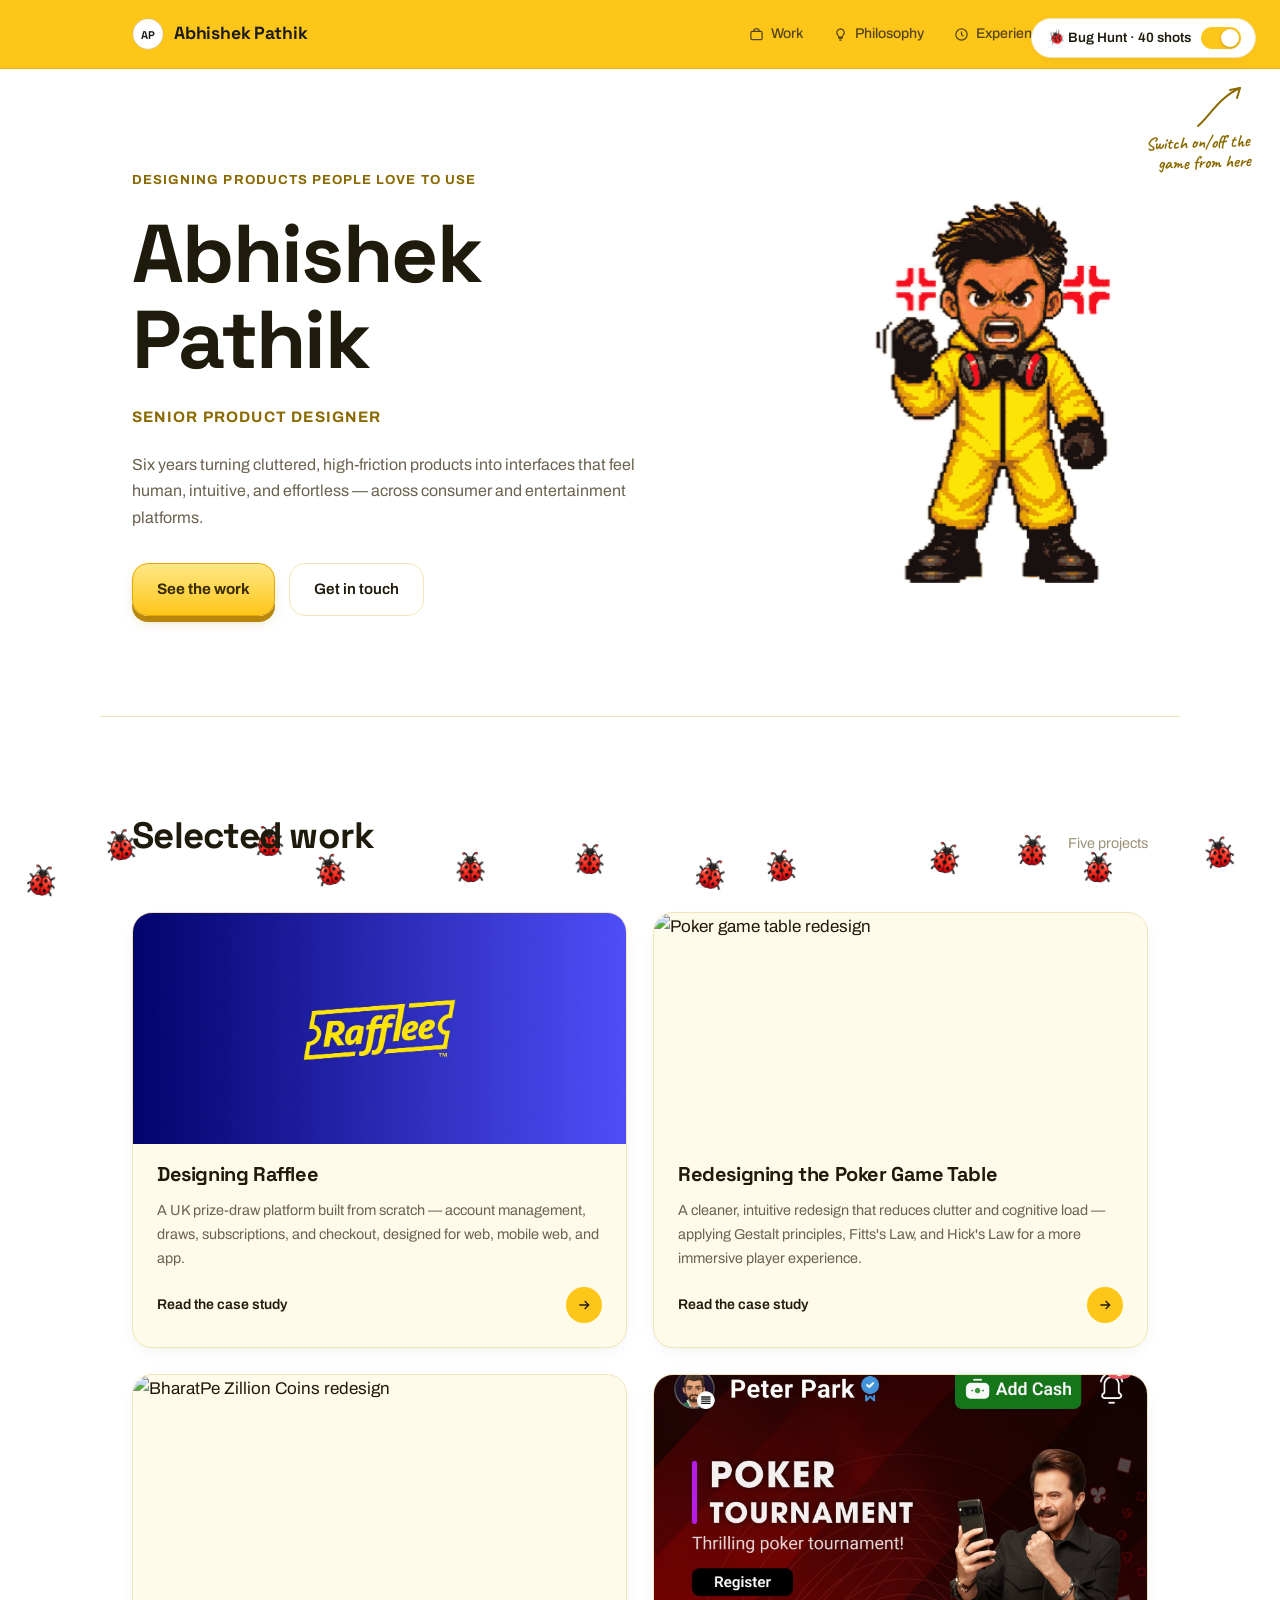
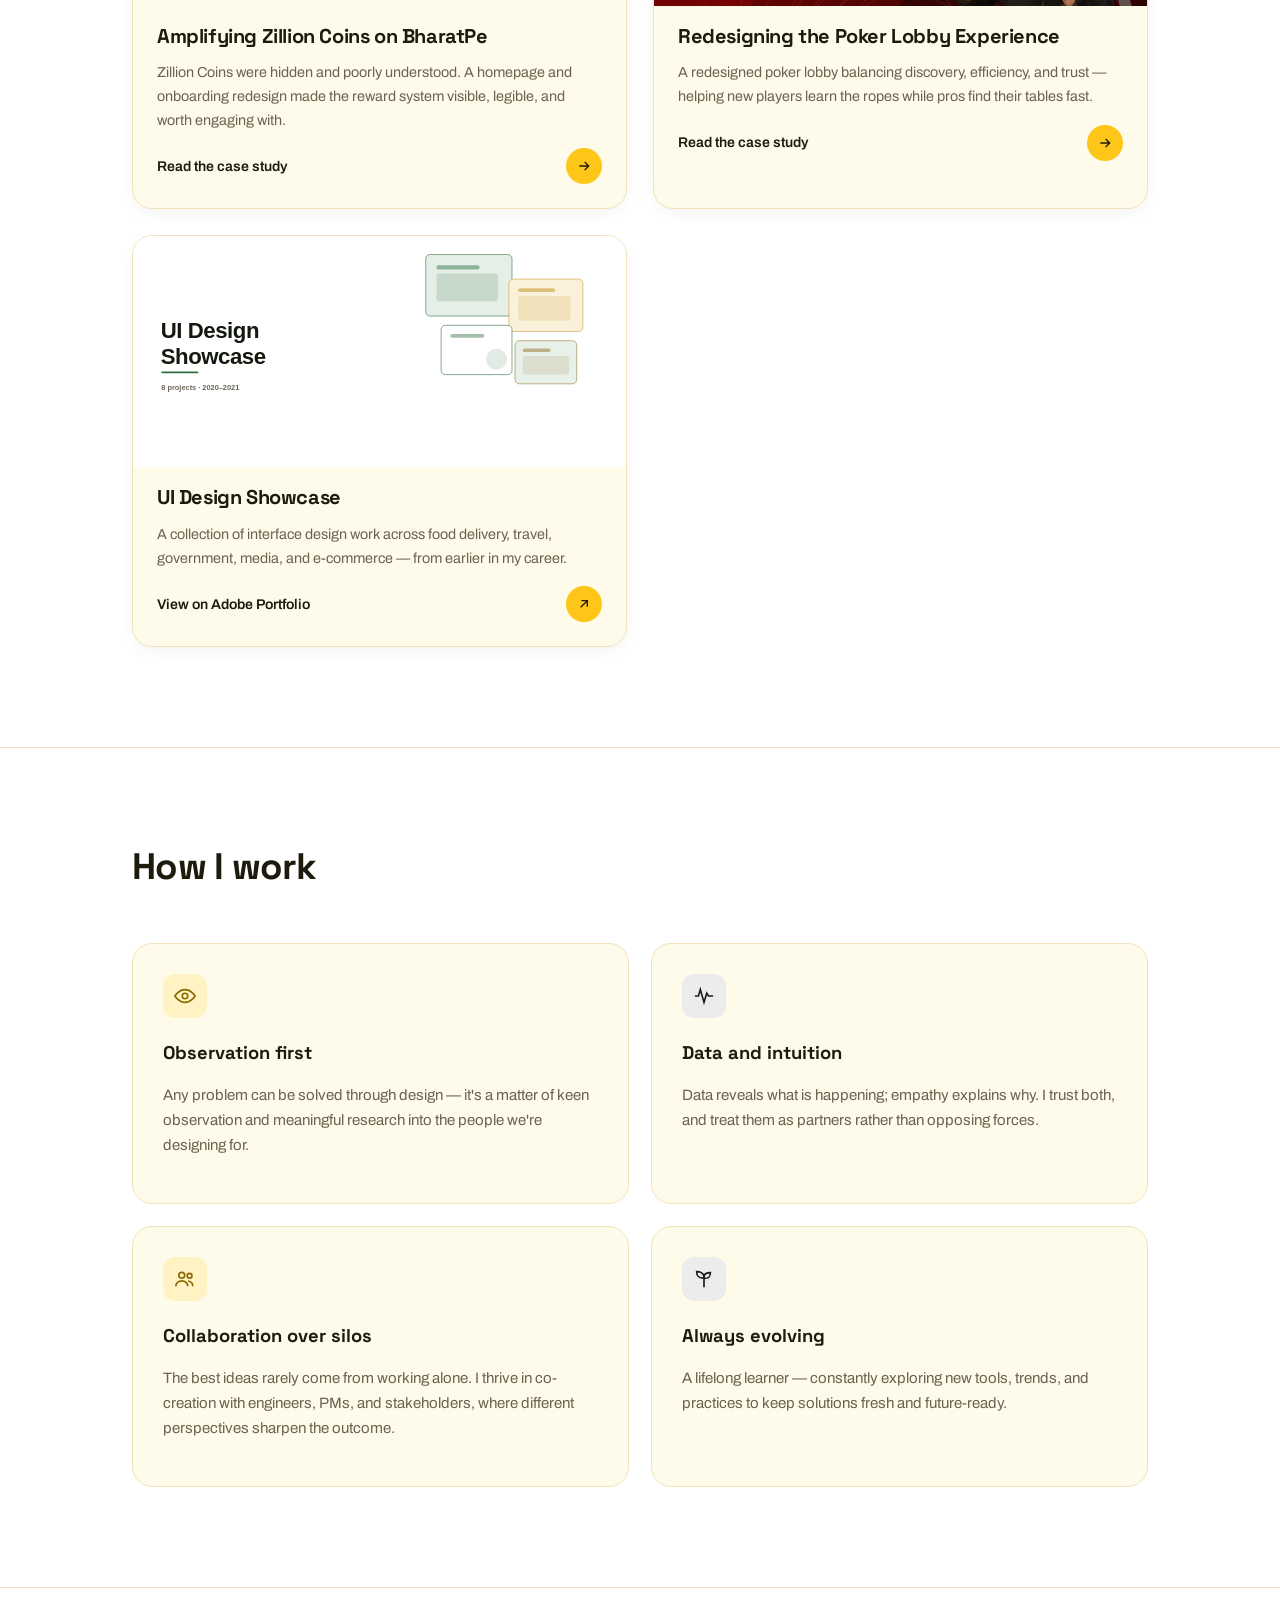
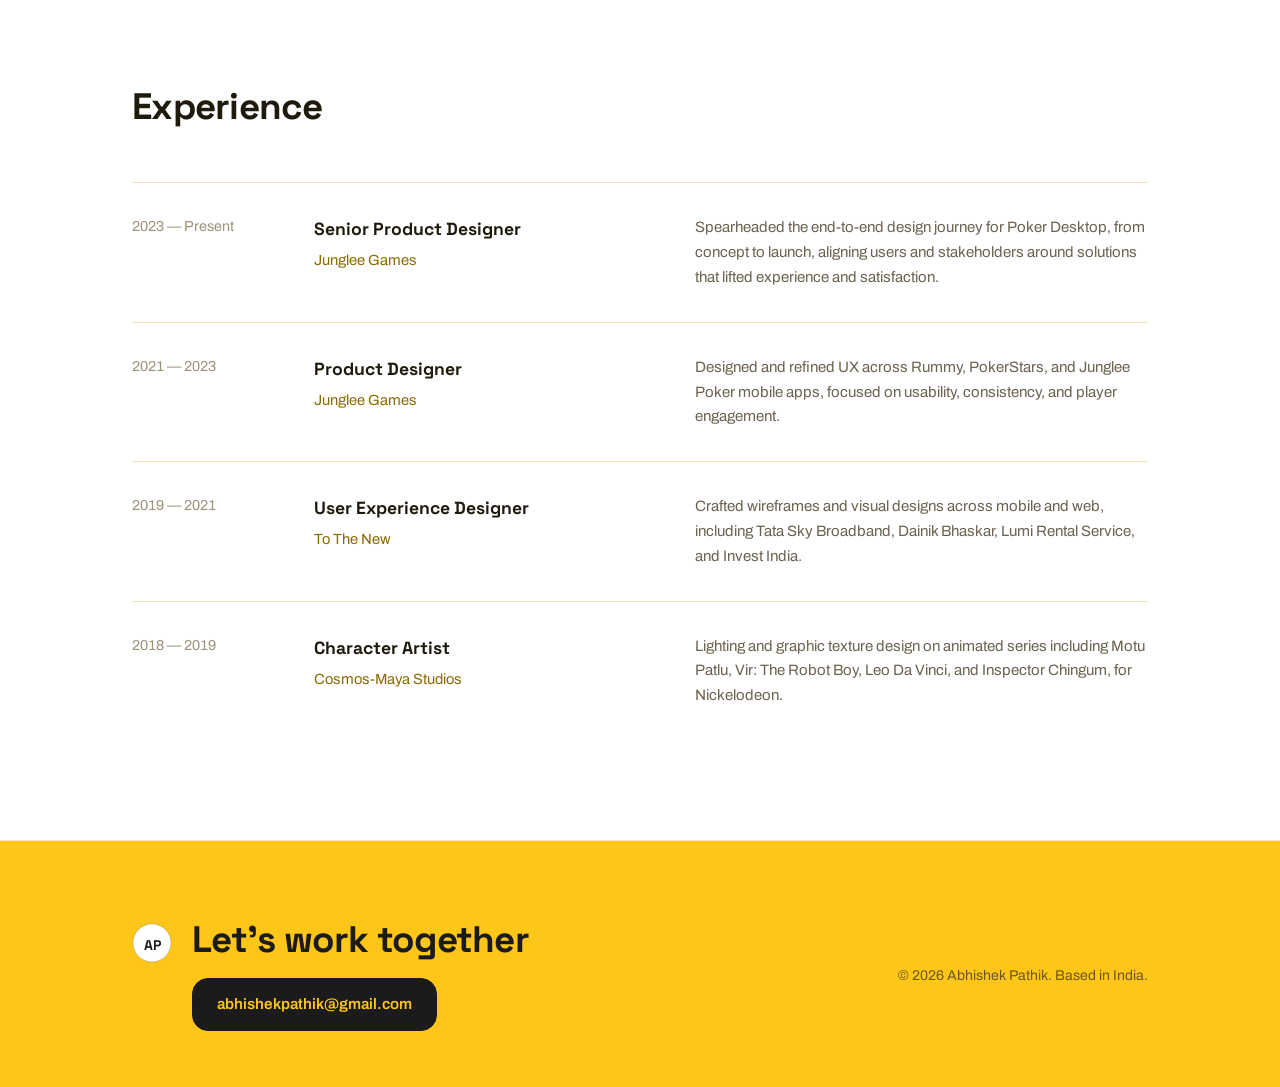
==== index.html @ 1270b7b5 "Add files via upload" ====
<!DOCTYPE html>
<html lang="en">
<head>
<meta charset="UTF-8">
<meta name="viewport" content="width=device-width, initial-scale=1.0">
<title>Abhishek Pathik — Senior Product Designer</title>
<meta name="description" content="Abhishek Pathik, senior product designer based in India.">
<link rel="preconnect" href="https://fonts.googleapis.com">
<link href="https://fonts.googleapis.com/css2?family=Space+Grotesk:wght@400;500;600;700&family=Archivo:wght@400;500;600;700&family=Caveat:wght@600;700&display=swap" rel="stylesheet">
<link rel="stylesheet" href="style.css">
</head>
<body>

<nav class="nav">
  <div class="wrap">
    <a href="#" class="brand">
      <svg class="mark" width="32" height="32" viewBox="0 0 40 40" aria-hidden="true">
        <circle cx="20" cy="20" r="19" fill="#FFFFFF"/>
        <circle cx="20" cy="20" r="19" fill="none" stroke="#1B1B1B" stroke-width="0.75" opacity="0.25"/>
        <text x="20" y="26.5" text-anchor="middle" font-family="'Space Grotesk', sans-serif" font-weight="700" font-size="14" letter-spacing="-0.5" fill="#1B1B1B">AP</text>
      </svg>
      Abhishek Pathik
    </a>
    <div class="links">
      <a href="#work"><svg width="15" height="15" viewBox="0 0 24 24" fill="none" stroke="currentColor" stroke-width="2"><rect x="3" y="7" width="18" height="13" rx="2"/><path d="M8 7V5a2 2 0 0 1 2-2h4a2 2 0 0 1 2 2v2"/></svg>Work</a>
      <a href="#philosophy"><svg width="15" height="15" viewBox="0 0 24 24" fill="none" stroke="currentColor" stroke-width="2"><path d="M9 18h6M10 21h4M12 3a6 6 0 0 0-4 10.4c.6.5 1 1.3 1 2.1V16h6v-.5c0-.8.4-1.6 1-2.1A6 6 0 0 0 12 3Z"/></svg>Philosophy</a>
      <a href="#experience"><svg width="15" height="15" viewBox="0 0 24 24" fill="none" stroke="currentColor" stroke-width="2"><circle cx="12" cy="12" r="9"/><path d="M12 7v5l3 3"/></svg>Experience</a>
      <a href="#contact"><svg width="15" height="15" viewBox="0 0 24 24" fill="none" stroke="currentColor" stroke-width="2"><rect x="2" y="4" width="20" height="16" rx="2"/><path d="m3 6 9 6 9-6"/></svg>Contact</a>
    </div>
  </div>
</nav>

<header class="hero wrap">
  <div class="hero-text">
    <div class="eyebrow">Designing products people love to use</div>
    <h1>
      <span>Abhishek</span>
      <span>Pathik</span>
    </h1>
    <p class="role">Senior Product Designer</p>
    <p class="bio">Six years turning cluttered, high-friction products into interfaces that feel human, intuitive, and effortless — across consumer and entertainment platforms.</p>
    <div class="hero-cta" style="margin-top:32px; display:flex; gap:14px;">
      <a class="btn btn-3d-yellow" href="#work">See the work</a>
      <a class="btn" href="mailto:hello@abhishekpathik.com">Get in touch</a>
    </div>
  </div>
  <div class="photo-wrap avatar-wrap">
    <img id="hero-avatar" class="pest-avatar" src="assets/avatar-neutral.png" alt="Abhishek Pathik, pest-control style avatar" width="320">
  </div>
</header>

<section class="section" id="work">
  <div class="wrap">
    <div class="section-head reveal">
      <h2>Selected work</h2>
      <span class="count">Five projects</span>
    </div>

    <div class="work-grid">
      <a class="work-card reveal" href="rafflee.html" style="text-decoration:none;">
        <div class="thumb">
          <img src="assets/rafflee-thumb.jpg" alt="Rafflee prize draw platform">
        </div>
        <div class="content">
          <h3>Designing Rafflee</h3>
          <p>A UK prize-draw platform built from scratch — account management, draws, subscriptions, and checkout, designed for web, mobile web, and app.</p>
          <div class="go-row">
            <span class="go-label">Read the case study</span>
            <span class="arrow-btn"><svg width="16" height="16" viewBox="0 0 24 24" fill="none" stroke="currentColor" stroke-width="2"><path d="M5 12h14M13 6l6 6-6 6"/></svg></span>
          </div>
        </div>
      </a>

      <a class="work-card reveal" href="poker.html" style="text-decoration:none;">
        <div class="thumb">
          <img src="https://framerusercontent.com/images/6L5JVlEBhVY3WCzcVepYR86zufk.png?width=1600&height=1256" alt="Poker game table redesign">
        </div>
        <div class="content">
          <h3>Redesigning the Poker Game Table</h3>
          <p>A cleaner, intuitive redesign that reduces clutter and cognitive load — applying Gestalt principles, Fitts's Law, and Hick's Law for a more immersive player experience.</p>
          <div class="go-row">
            <span class="go-label">Read the case study</span>
            <span class="arrow-btn"><svg width="16" height="16" viewBox="0 0 24 24" fill="none" stroke="currentColor" stroke-width="2"><path d="M5 12h14M13 6l6 6-6 6"/></svg></span>
          </div>
        </div>
      </a>

      <a class="work-card reveal" href="bharatpe.html" style="text-decoration:none;">
        <div class="thumb">
          <img src="https://framerusercontent.com/images/2zjbqCJrtOZJ4QklvotohB1pljk.png?width=1500&height=1125" alt="BharatPe Zillion Coins redesign">
        </div>
        <div class="content">
          <h3>Amplifying Zillion Coins on BharatPe</h3>
          <p>Zillion Coins were hidden and poorly understood. A homepage and onboarding redesign made the reward system visible, legible, and worth engaging with.</p>
          <div class="go-row">
            <span class="go-label">Read the case study</span>
            <span class="arrow-btn"><svg width="16" height="16" viewBox="0 0 24 24" fill="none" stroke="currentColor" stroke-width="2"><path d="M5 12h14M13 6l6 6-6 6"/></svg></span>
          </div>
        </div>
      </a>

      <a class="work-card reveal" href="lobby.html" style="text-decoration:none;">
        <div class="thumb">
          <img src="assets/lobby-thumb.jpg" alt="Poker lobby redesign">
        </div>
        <div class="content">
          <h3>Redesigning the Poker Lobby Experience</h3>
          <p>A redesigned poker lobby balancing discovery, efficiency, and trust — helping new players learn the ropes while pros find their tables fast.</p>
          <div class="go-row">
            <span class="go-label">Read the case study</span>
            <span class="arrow-btn"><svg width="16" height="16" viewBox="0 0 24 24" fill="none" stroke="currentColor" stroke-width="2"><path d="M5 12h14M13 6l6 6-6 6"/></svg></span>
          </div>
        </div>
      </a>

      <a class="work-card reveal" href="https://abhishekpathik.myportfolio.com/" target="_blank" rel="noopener" style="text-decoration:none;">
        <div class="thumb">
          <img src="assets/showcase-thumb.svg" alt="UI Design Showcase">
        </div>
        <div class="content">
          <h3>UI Design Showcase</h3>
          <p>A collection of interface design work across food delivery, travel, government, media, and e-commerce — from earlier in my career.</p>
          <div class="go-row">
            <span class="go-label">View on Adobe Portfolio</span>
            <span class="arrow-btn"><svg width="16" height="16" viewBox="0 0 24 24" fill="none" stroke="currentColor" stroke-width="2"><path d="M7 17 17 7M8 7h9v9"/></svg></span>
          </div>
        </div>
      </a>
    </div>

  </div>
</section>

<section class="section" id="philosophy">
  <div class="wrap">
    <div class="section-head reveal">
      <h2>How I work</h2>
    </div>
    <div class="philosophy-grid">
      <div class="philosophy-item reveal">
        <div class="icon-badge"><svg width="22" height="22" viewBox="0 0 24 24" fill="none" stroke="currentColor" stroke-width="1.8"><path d="M1 12s4-7 11-7 11 7 11 7-4 7-11 7-11-7-11-7Z"/><circle cx="12" cy="12" r="3"/></svg></div>
        <div class="mark">Observation first</div>
        <p>Any problem can be solved through design — it's a matter of keen observation and meaningful research into the people we're designing for.</p>
      </div>
      <div class="philosophy-item reveal">
        <div class="icon-badge"><svg width="22" height="22" viewBox="0 0 24 24" fill="none" stroke="currentColor" stroke-width="1.8"><path d="M2 12h4l2-7 4 14 3-10 2 3h5"/></svg></div>
        <div class="mark">Data and intuition</div>
        <p>Data reveals what is happening; empathy explains why. I trust both, and treat them as partners rather than opposing forces.</p>
      </div>
      <div class="philosophy-item reveal">
        <div class="icon-badge"><svg width="22" height="22" viewBox="0 0 24 24" fill="none" stroke="currentColor" stroke-width="1.8"><circle cx="8.5" cy="8" r="3.2"/><path d="M2 20c0-3.3 2.9-6 6.5-6S15 16.7 15 20"/><circle cx="17" cy="8.5" r="2.6"/><path d="M15.5 14.2c2.9.4 5 2.6 5 5.8"/></svg></div>
        <div class="mark">Collaboration over silos</div>
        <p>The best ideas rarely come from working alone. I thrive in co-creation with engineers, PMs, and stakeholders, where different perspectives sharpen the outcome.</p>
      </div>
      <div class="philosophy-item reveal">
        <div class="icon-badge"><svg width="22" height="22" viewBox="0 0 24 24" fill="none" stroke="currentColor" stroke-width="1.8"><path d="M12 21V10"/><path d="M12 10C12 5 7 4 4 4c0 4 1 7 8 7Z"/><path d="M12 10c0-3.5 3-5 7-5 0 4-1 6.5-7 6.5"/></svg></div>
        <div class="mark">Always evolving</div>
        <p>A lifelong learner — constantly exploring new tools, trends, and practices to keep solutions fresh and future-ready.</p>
      </div>
    </div>
  </div>
</section>

<section class="section" id="experience">
  <div class="wrap">
    <div class="section-head reveal">
      <h2>Experience</h2>
    </div>

    <div class="exp-row reveal">
      <div class="years">2023 — Present</div>
      <div>
        <div class="role">Senior Product Designer</div>
        <div class="company">Junglee Games</div>
      </div>
      <div class="desc">Spearheaded the end-to-end design journey for Poker Desktop, from concept to launch, aligning users and stakeholders around solutions that lifted experience and satisfaction.</div>
    </div>

    <div class="exp-row reveal">
      <div class="years">2021 — 2023</div>
      <div>
        <div class="role">Product Designer</div>
        <div class="company">Junglee Games</div>
      </div>
      <div class="desc">Designed and refined UX across Rummy, PokerStars, and Junglee Poker mobile apps, focused on usability, consistency, and player engagement.</div>
    </div>

    <div class="exp-row reveal">
      <div class="years">2019 — 2021</div>
      <div>
        <div class="role">User Experience Designer</div>
        <div class="company">To The New</div>
      </div>
      <div class="desc">Crafted wireframes and visual designs across mobile and web, including Tata Sky Broadband, Dainik Bhaskar, Lumi Rental Service, and Invest India.</div>
    </div>

    <div class="exp-row reveal">
      <div class="years">2018 — 2019</div>
      <div>
        <div class="role">Character Artist</div>
        <div class="company">Cosmos-Maya Studios</div>
      </div>
      <div class="desc">Lighting and graphic texture design on animated series including Motu Patlu, Vir: The Robot Boy, Leo Da Vinci, and Inspector Chingum, for Nickelodeon.</div>
    </div>
  </div>
</section>

<footer class="footer" id="contact">
  <div class="wrap footer-inner">
    <div class="footer-brand">
      <svg width="40" height="40" viewBox="0 0 40 40" aria-hidden="true">
        <circle cx="20" cy="20" r="19" fill="#FFFFFF"/>
        <circle cx="20" cy="20" r="19" fill="none" stroke="#1B1B1B" stroke-width="0.75" opacity="0.25"/>
        <text x="20" y="26.5" text-anchor="middle" font-family="'Space Grotesk', sans-serif" font-weight="700" font-size="14" letter-spacing="-0.5" fill="#1B1B1B">AP</text>
      </svg>
      <div class="cta">
        <h2>Let's work together</h2>
        <a class="btn solid" href="mailto:abhishekpathik@gmail.com">abhishekpathik@gmail.com</a>
      </div>
    </div>
    <div class="meta">© 2026 Abhishek Pathik. Based in India.</div>
  </div>
</footer>

<script>
  // Scroll-reveal: elements rise into place as they enter the viewport,
  // staggered slightly within each group so they don't all pop at once.
  const revealEls = document.querySelectorAll('.reveal');
  const observer = new IntersectionObserver((entries) => {
    entries.forEach(entry => {
      if (entry.isIntersecting) {
        const el = entry.target;
        const parent = el.parentElement;
        const siblings = Array.from(parent.children).filter(c => c.classList.contains('reveal'));
        const index = siblings.indexOf(el);
        el.style.transitionDelay = Math.min(index * 70, 280) + 'ms';
        el.classList.add('in-view');
        observer.unobserve(el);
      }
    });
  }, { threshold: 0.15, rootMargin: '0px 0px -40px 0px' });
  revealEls.forEach(el => observer.observe(el));
</script>

<script src="game.js?v=11"></script>
</body>
</html>
---- style.css ----
/* ============================================
   Abhishek Pathik — Portfolio
   Design tokens — premium, minimal, one accent
   ============================================ */
:root {
  --bg: #FFFFFF;
  --surface: #FFFBEA;
  --text: #1F1B0C;
  --text-muted: #6B6250;
  --text-faint: #9C927A;
  --border: #F0E4B8;
  --accent: #FFC61A;
  --accent-text: #8A6A00;
  --accent-dim: #FFE785;
  --accent-tint: #FFF3C4;
  --accent2: #1B1B1B;
  --accent2-tint: #ECECEC;
  --accent2-text: #1B1B1B;
  --nav-bg: #FFC61A;
  --btn-text: #1F1B0C;
  --shadow: 0 6px 20px -8px rgba(31, 27, 12, 0.10);
  --shadow-hover: 0 18px 34px -14px rgba(31, 27, 12, 0.18);
  --font-display: 'Space Grotesk', sans-serif;
  --font-body: 'Archivo', sans-serif;
  --max-w: 1080px;
}

* { box-sizing: border-box; }

html { scroll-behavior: smooth; }

body {
  margin: 0;
  background: var(--bg);
  color: var(--text);
  font-family: var(--font-body);
  font-size: 17px;
  line-height: 1.65;
  -webkit-font-smoothing: antialiased;
}

img { max-width: 100%; display: block; }
a { color: inherit; text-decoration: none; }

.wrap {
  max-width: var(--max-w);
  margin: 0 auto;
  padding: 0 32px;
}

/* Typography */
h1, h2, h3 {
  font-family: var(--font-display);
  font-weight: 700;
  line-height: 1.05;
  margin: 0;
  letter-spacing: -0.02em;
}

h1 { font-size: clamp(2.9rem, 6.4vw, 5.2rem); font-weight: 800; }
.eyebrow { }
h2 { font-size: clamp(1.7rem, 3.2vw, 2.3rem); font-weight: 700; }
h3 { font-size: 1.28rem; font-weight: 700; }

p { max-width: 62ch; color: var(--text-muted); font-size: 1rem; }
.lede { font-size: 1.1rem; color: var(--text); max-width: 58ch; }

.eyebrow {
  color: var(--accent-text);
  font-weight: 700;
  font-size: 0.82rem;
  text-transform: uppercase;
  letter-spacing: 0.08em;
  margin-bottom: 20px;
}

/* Nav */
.nav {
  position: sticky;
  top: 0;
  z-index: 20;
  background: var(--nav-bg);
  backdrop-filter: blur(10px);
  border-bottom: 1px solid rgba(27,27,27,0.12);
}
.nav .wrap { display: flex; align-items: center; justify-content: space-between; height: 68px; }
.nav .brand { font-family: var(--font-display); font-weight: 700; font-size: 1.1rem; color: #1B1B1B; letter-spacing: -0.01em; display: inline-flex; align-items: center; gap: 10px; }
.nav .brand .mark { flex-shrink: 0; border-radius: 50%; }
.nav .links { display: flex; gap: 30px; font-size: 0.88rem; color: rgba(27,27,27,0.75); font-weight: 500; }
.nav .links a { display: inline-flex; align-items: center; gap: 7px; transition: color .2s ease, opacity .2s ease; }
.nav .links a svg { flex-shrink: 0; }
.nav .links a:hover { color: #1B1B1B; opacity: 1; }
.nav .links a.back::before { content: ""; }

/* Buttons */
.btn {
  display: inline-flex;
  align-items: center;
  gap: 8px;
  padding: 13px 24px;
  font-size: 0.95rem;
  font-weight: 600;
  border: 1px solid var(--border);
  border-radius: 16px;
  transition: border-color .25s ease, color .25s ease;
  color: var(--text);
}
.btn:hover { border-color: var(--accent); color: var(--accent-text); }
.btn.solid { background: var(--accent); border-color: var(--accent); color: var(--btn-text); font-weight: 600; }
.btn.solid:hover { background: transparent; color: var(--accent-text); }

/* Hero */
.hero {
  padding-top: 100px;
  padding-bottom: 100px;
  display: grid;
  grid-template-columns: 1.3fr 1fr;
  align-items: center;
  gap: 40px;
  border-bottom: 1px solid var(--border);
}
.hero .hero-text { max-width: 560px; text-align: left; }
.hero .bio { margin-left: 0; margin-right: 0; }
.hero .hero-cta { justify-content: flex-start; }
.hero h1 span { display: block; }
.hero .role {
  font-family: var(--font-body);
  font-size: 0.95rem;
  font-weight: 700;
  text-transform: uppercase;
  color: var(--accent);
  margin-top: 22px;
  letter-spacing: 0.08em;
}
.hero .bio { margin-top: 22px; }
.hero .photo-wrap { position: relative; width: 320px; height: 400px; margin-left: auto; margin-right: 0; }
.avatar-wrap {}
.pest-avatar {
  display: block;
  width: 100%;
  height: 100%;
  object-fit: contain;
  object-position: bottom center;
  transform-origin: bottom center;
  animation: avatar-bob 2.6s ease-in-out infinite;
}
@keyframes avatar-bob {
  0%, 100% { transform: translateY(0) rotate(0deg); }
  50% { transform: translateY(-6px) rotate(-1.5deg); }
}
@media (prefers-reduced-motion: reduce) {
  .pest-avatar { animation: none; }
}

/* Sections */
.section { padding: 100px 0; border-bottom: 1px solid var(--border); }
.section-head {
  display: flex;
  justify-content: space-between;
  align-items: baseline;
  margin-bottom: 56px;
  gap: 24px;
}
.section-head .count { color: var(--text-faint); font-size: 0.9rem; font-variant-numeric: tabular-nums; }

/* Work list — no cards, pure editorial rows */
.work-item {
  display: grid;
  grid-template-columns: 1fr 1.15fr;
  gap: 48px;
  padding: 56px 0;
  border-top: 1px solid var(--border);
  align-items: center;
}
.work-item:first-child { border-top: none; padding-top: 0; }
.work-item .thumb { overflow: hidden; aspect-ratio: 16/11; }
.work-item .thumb img { width: 100%; height: 100%; object-fit: cover; transition: transform .5s ease; }
.work-item:hover .thumb img { transform: scale(1.03); }
.work-item h3 { font-size: 1.7rem; margin-bottom: 16px; }
.work-item .tag { display: block; color: var(--text-faint); font-size: 0.85rem; margin-bottom: 14px; }
.work-item .go {
  margin-top: 22px;
  font-size: 0.92rem;
  color: var(--text);
  display: inline-block;
  padding-bottom: 3px;
  border-bottom: 1px solid var(--border);
}
.work-item:hover .go { border-color: var(--accent); color: var(--accent-text); }
.work-item.reverse { grid-template-columns: 1.15fr 1fr; }
.work-item.reverse .thumb { order: 2; }

/* Philosophy — plain list, numbered by real sequence removed, use hairline divider instead */
.philosophy-grid { display: grid; grid-template-columns: repeat(2, 1fr); gap: 0; border-top: 1px solid var(--border); }
.philosophy-item {
  padding: 32px 40px 32px 0;
  border-bottom: 1px solid var(--border);
}
.philosophy-item:nth-child(odd) { border-right: 1px solid var(--border); }
.philosophy-item .mark { font-family: var(--font-display); font-weight: 700; font-size: 1.2rem; color: var(--text); margin-bottom: 10px; }

/* Experience — true sequence, so a rule works here */
.exp-row {
  display: grid;
  grid-template-columns: 150px 1fr 1.3fr;
  gap: 32px;
  padding: 32px 0;
  border-top: 1px solid var(--border);
}
.exp-row:first-child { border-top: none; }
.exp-row .years { color: var(--text-faint); font-size: 0.9rem; font-variant-numeric: tabular-nums; }
.exp-row .role { font-weight: 700; font-family: var(--font-display); font-size: 1.1rem; }
.exp-row .company { color: var(--accent-text); font-size: 0.92rem; margin-top: 4px; }
.exp-row .desc { color: var(--text-muted); font-size: 0.94rem; }

/* Footer */
.footer { background: var(--accent); }
.footer-inner { padding-top: 80px; padding-bottom: 56px; display: flex; justify-content: space-between; align-items: center; flex-wrap: wrap; gap: 24px; }
.footer-brand { display: flex; align-items: flex-start; gap: 20px; }
.footer-brand svg { flex-shrink: 0; margin-top: 2px; }
.footer .cta h2 { margin-bottom: 18px; color: #1B1B1B; }
.footer .meta { color: rgba(27,27,27,0.65); font-size: 0.88rem; }
.footer .btn { color: #1B1B1B; border-color: rgba(27,27,27,0.3); }
.footer .btn:hover { border-color: #1B1B1B; color: #1B1B1B; opacity: 0.75; }
.footer .btn.solid { background: #1B1B1B; color: var(--accent); border-color: #1B1B1B; }
.footer .btn.solid:hover { background: #333333; box-shadow: none; }

/* Case study pages */
.cs-hero { padding-top: 80px; padding-bottom: 40px; }
.cs-hero h1 { font-size: clamp(2.1rem, 4.4vw, 3.3rem); max-width: 17ch; }
.cs-meta {
  display: flex;
  gap: 48px;
  margin-top: 44px;
  padding-top: 32px;
  border-top: 1px solid var(--border);
  flex-wrap: wrap;
}
.cs-meta div span { display: block; color: var(--text-faint); font-size: 0.8rem; margin-bottom: 8px; }
.cs-hero-img { margin: 44px 0 0; overflow: hidden; }

.cs-section { padding-top: 72px; padding-bottom: 72px; border-top: 1px solid var(--border); }
.cs-section h2 { margin-bottom: 28px; }
.cs-section .lede { margin-bottom: 22px; }

.goal-list { list-style: none; padding: 0; margin: 26px 0 0; display: grid; gap: 16px; }
.goal-list li { padding-left: 24px; position: relative; color: var(--text-muted); }
.goal-list li::before {
  content: "";
  position: absolute; left: 0; top: 10px;
  width: 6px; height: 6px;
  background: var(--accent);
}

/* Principles / impact — plain columns with top rule, no boxes */
.principle-grid, .impact-grid {
  display: grid;
  grid-template-columns: repeat(3, 1fr);
  gap: 20px;
  border-top: none;
}
.principle-card, .impact-card {
  background: var(--surface);
  border: 1px solid var(--border);
  border-radius: 18px;
  padding: 26px;
  box-shadow: var(--shadow);
  transition: transform .3s cubic-bezier(.22,.68,0,1.01), box-shadow .3s ease;
}
.principle-card:hover, .impact-card:hover { transform: translateY(-5px); box-shadow: var(--shadow-hover); }
.principle-card h3, .impact-card h3 { font-size: 1.05rem; margin-bottom: 12px; }
.principle-card .def { font-size: 0.92rem; color: var(--text-faint); margin-bottom: 14px; }
.principle-card .app, .impact-card p { font-size: 0.92rem; margin: 0; }
.principle-card .icon-badge, .impact-card .icon-badge {
  width: 40px; height: 40px;
  border-radius: 11px;
  display: flex; align-items: center; justify-content: center;
  margin-bottom: 16px;
}
.principle-card:nth-child(odd) .icon-badge, .impact-card:nth-child(odd) .icon-badge { background: var(--accent-tint); color: var(--accent-text); }
.principle-card:nth-child(even) .icon-badge, .impact-card:nth-child(even) .icon-badge { background: var(--accent2-tint); color: var(--accent2-text); }

.before-after { display: grid; grid-template-columns: 1fr 1fr; gap: 20px; margin: 32px 0; border-top: none; border-bottom: none; }
.ba-col {
  background: var(--surface);
  border: 1px solid var(--border);
  border-radius: 18px;
  padding: 26px 28px;
  box-shadow: var(--shadow);
}
.ba-col.after { box-shadow: var(--shadow-hover); border-color: var(--accent-dim); }
.ba-col .label { font-size: 0.78rem; color: var(--text-faint); margin-bottom: 12px; letter-spacing: 0.02em; font-weight: 600; text-transform: uppercase; }
.ba-col.after .label { color: var(--accent-text); }
.ba-col p { font-size: 0.92rem; margin: 0; }
.ba-col .impact { margin-top: 16px; font-size: 0.88rem; color: var(--accent-text); font-weight: 600; }

.full-img { margin: 32px 0; overflow: hidden; }
.img-row { display: grid; grid-template-columns: 1fr 1fr; gap: 24px; margin: 32px 0; }
.img-row figure { margin: 0; }
.img-row figcaption { font-size: 0.82rem; color: var(--text-faint); margin-top: 10px; }

.gallery { display: grid; grid-template-columns: repeat(3, 1fr); gap: 18px; margin-top: 32px; }
.gallery img { border: none; }

.next-project { padding-top: 100px; padding-bottom: 100px; text-align: center; }
.next-project span { color: var(--text-faint); font-size: 0.9rem; }
.next-project h2 { margin: 16px 0 34px; }

/* Responsive */
@media (max-width: 860px) {
  .wrap { padding: 0 24px; }
  .hero { grid-template-columns: 1fr; padding-top: 100px; padding-bottom: 70px; gap: 36px; }
  .hero .hero-text { text-align: center; max-width: 100%; }
  .hero .hero-cta { justify-content: center; }
  .hero .bio { margin-left: auto; margin-right: auto; }
  .hero .photo-wrap { width: 180px; height: 225px; margin-left: auto; margin-right: auto; }
  .work-item, .work-item.reverse { grid-template-columns: 1fr; gap: 24px; padding: 40px 0; }
  .work-item.reverse .thumb { order: 0; }
  .philosophy-grid, .principle-grid, .impact-grid, .before-after, .img-row, .gallery { grid-template-columns: 1fr; }
  .exp-row { grid-template-columns: 1fr; gap: 6px; padding: 24px 0; }
  .section { padding: 64px 0; }
  .section-head { flex-direction: column; align-items: flex-start; gap: 10px; margin-bottom: 40px; }
  .cs-meta { gap: 28px; }
  .footer { flex-direction: column; align-items: flex-start; }
}

@media (max-width: 640px) {
  .wrap { padding: 0 20px; }
  .nav .wrap { height: 60px; }
  .nav .brand { font-size: 0.98rem; }
  .nav .links { gap: 16px; font-size: 0; }
  .nav .links a { font-size: 0.82rem; }
  .nav .links a:not(.back):not(:last-child) { display: none; }
  h1 { font-size: clamp(2.2rem, 9vw, 2.8rem); }
  .hero .bio { max-width: 40ch; }
  .cs-meta { flex-direction: column; gap: 20px; }
  .gallery { gap: 12px; }
}

@media (prefers-reduced-motion: reduce) {
  html { scroll-behavior: auto; }
  * { animation: none !important; transition: none !important; }
}

a:focus-visible, .btn:focus-visible { outline: 2px solid var(--accent); outline-offset: 2px; }

/* ============================================
   Micro-interactions
   ============================================ */

/* Nav links: underline grows from center instead of a flat color swap */
.nav .links a { position: relative; }
.nav .links a::after {
  content: "";
  position: absolute;
  left: 50%; right: 50%;
  bottom: -6px;
  height: 1px;
  background: #1B1B1B;
  transition: left .25s ease, right .25s ease;
}
.nav .links a:hover::after { left: 0; right: 0; }

/* Buttons: a slight lift + scale reads as tactile feedback, not just a color change */
.btn { transition: border-color .25s ease, color .25s ease, transform .2s ease, box-shadow .3s ease; }
.btn:hover { transform: translateY(-2px); }
.btn:active { transform: translateY(0) scale(0.98); }
.btn.solid:hover { box-shadow: 0 8px 24px -8px var(--accent-dim); }

/* Hero: heading lines and supporting content stagger in on load */
.hero h1 span {
  display: block;
  opacity: 0;
  transform: translateY(18px);
  animation: rise-in .7s cubic-bezier(.22,.68,0,1.01) forwards;
}
.hero h1 span:nth-child(2) { animation-delay: .08s; }
.hero .role { opacity: 0; animation: rise-in .7s cubic-bezier(.22,.68,0,1.01) forwards; animation-delay: .2s; }
.hero .bio { opacity: 0; animation: rise-in .7s cubic-bezier(.22,.68,0,1.01) forwards; animation-delay: .32s; }
.hero .hero-cta { opacity: 0; animation: rise-in .7s cubic-bezier(.22,.68,0,1.01) forwards; animation-delay: .44s; }
.hero .photo-wrap { opacity: 0; animation: rise-in .8s cubic-bezier(.22,.68,0,1.01) forwards; animation-delay: .3s; }
@keyframes rise-in {
  to { opacity: 1; transform: translateY(0); }
}

.btn-3d-yellow {
  background: linear-gradient(180deg, #FFE785 0%, #FFC61A 100%);
  border: 1px solid #E8A800;
  color: #3A2E00;
  font-weight: 700;
  box-shadow: 0 6px 0 #B8860B, 0 8px 14px -6px rgba(184,134,11,0.5);
  transform: translateY(0);
  transition: transform .12s ease, box-shadow .12s ease;
}
.btn-3d-yellow:hover {
  background: linear-gradient(180deg, #FFEB9E 0%, #FFD23F 100%);
  transform: translateY(-2px);
  box-shadow: 0 8px 0 #B8860B, 0 12px 18px -6px rgba(184,134,11,0.55);
}
.btn-3d-yellow:active {
  transform: translateY(5px);
  box-shadow: 0 1px 0 #B8860B, 0 2px 6px -2px rgba(184,134,11,0.5);
}

/* Scroll reveal: sections rise into place as they enter the viewport */
.reveal {
  opacity: 0;
  transform: translateY(24px);
  transition: opacity .7s cubic-bezier(.22,.68,0,1.01), transform .7s cubic-bezier(.22,.68,0,1.01);
}
.reveal.in-view { opacity: 1; transform: translateY(0); }

/* Work item thumbnails: slightly smoother, longer zoom than a default hover */
.work-item .thumb img { transition: transform .6s cubic-bezier(.22,.68,0,1.01); }

/* Goal list bullets: a small pop when their row scrolls into view */
.goal-list li::before { transition: transform .3s ease; }
.goal-list li:hover::before { transform: scale(1.4); }

/* ============================================
   Vivid light theme — modern tile/card overrides
   ============================================ */

.hero .role { color: var(--accent-text); }
.work-item .tag, .nav .brand .mark { color: var(--accent-text); }

/* --- "How I work" — icon tiles with elevation --- */
.philosophy-grid {
  display: grid;
  grid-template-columns: repeat(2, 1fr);
  gap: 22px;
  border-top: none;
}
.philosophy-item {
  background: var(--surface);
  border: 1px solid var(--border);
  border-radius: 20px;
  padding: 30px;
}
.philosophy-item .icon-badge {
  width: 44px; height: 44px;
  border-radius: 12px;
  display: flex; align-items: center; justify-content: center;
  margin-bottom: 20px;
}
.philosophy-item:nth-child(odd) .icon-badge { background: var(--accent-tint); color: var(--accent-text); }
.philosophy-item:nth-child(even) .icon-badge { background: var(--accent2-tint); color: var(--accent2-text); }
.philosophy-item .mark { font-family: var(--font-display); font-weight: 700; font-size: 1.15rem; color: var(--text); margin-bottom: 10px; }
.philosophy-item p { font-size: 0.94rem; }

/* --- "Selected work" — modern project cards --- */
.work-grid {
  display: grid;
  grid-template-columns: repeat(2, 1fr);
  gap: 26px;
}
.work-card {
  display: block;
  color: var(--text);
  background: var(--surface);
  border: 1px solid var(--border);
  border-radius: 20px;
  overflow: hidden;
  box-shadow: var(--shadow);
  transition: transform .3s cubic-bezier(.22,.68,0,1.01), box-shadow .3s ease;
}
.work-card:hover { transform: translateY(-6px); box-shadow: var(--shadow-hover); }
.work-card .thumb { aspect-ratio: 16/7.5; overflow: hidden; }
.work-card .thumb img { width: 100%; height: 100%; object-fit: cover; transition: transform .5s cubic-bezier(.22,.68,0,1.01); }
.work-card:hover .thumb img { transform: scale(1.05); }
.work-card .content { padding: 20px 24px 24px; }
.work-card .tag-pill {
  display: inline-block;
  padding: 5px 13px;
  border-radius: 999px;
  font-size: 0.78rem;
  font-weight: 600;
  margin-bottom: 16px;
}
.work-card:nth-child(odd) .tag-pill { background: var(--accent-tint); color: var(--accent-text); }
.work-card:nth-child(even) .tag-pill { background: var(--accent2-tint); color: var(--accent2-text); }
.work-card h3 { font-size: 1.25rem; margin-bottom: 8px; }
.work-card p { font-size: 0.9rem; margin-bottom: 16px; }
.work-card .go-row { display: flex; align-items: center; justify-content: space-between; }
.work-card .go-row .go-label { font-size: 0.88rem; font-weight: 600; color: var(--text); }
.arrow-btn {
  width: 36px; height: 36px;
  border-radius: 50%;
  display: flex; align-items: center; justify-content: center;
  background: var(--accent);
  color: var(--btn-text);
  flex-shrink: 0;
  transition: transform .25s cubic-bezier(.22,.68,0,1.01);
}
.work-card:hover .arrow-btn { transform: translateX(4px); }
.work-card.full-span { grid-column: 1 / -1; display: grid; grid-template-columns: 1fr 1.3fr; }
.work-card.full-span .thumb { aspect-ratio: auto; height: 100%; }

@media (max-width: 860px) {
  .philosophy-grid, .work-grid { grid-template-columns: 1fr; }
  .work-card.full-span { grid-template-columns: 1fr; }
  .work-card.full-span .thumb { aspect-ratio: 16/10; }
}

/* ============================================
   Custom cursor — green dot, appears once the mouse enters
   ============================================ */
html.custom-cursor-active, html.custom-cursor-active body {
  cursor: none;
}
html.custom-cursor-active a,
html.custom-cursor-active button,
html.custom-cursor-active .btn,
html.custom-cursor-active .work-card,
html.custom-cursor-active input,
html.custom-cursor-active textarea {
  cursor: none;
}
html.custom-cursor-active .nav,
html.custom-cursor-active .nav *,
html.custom-cursor-active .bug-toggle,
html.custom-cursor-active .bug-toggle * {
  cursor: auto !important;
}

.custom-cursor {
  position: fixed;
  top: 0;
  left: 0;
  width: 42px;
  height: 42px;
  color: #1B1B1B;
  pointer-events: none;
  z-index: 9999;
  transform: translate(-50%, -50%) scale(0);
  opacity: 0;
  transition: opacity .15s ease, transform .15s cubic-bezier(.22,.68,0,1.01);
  filter: drop-shadow(0 1px 3px rgba(0,0,0,0.35));
}
.custom-cursor svg { display: block; }
.custom-cursor.is-visible {
  opacity: 1;
  transform: translate(-50%, -50%) scale(1);
}
.custom-cursor.is-hovering {
  color: #D64545;
  transform: translate(-50%, -50%) scale(1.15);
}
.custom-cursor.is-firing {
  transform: translate(-50%, -50%) scale(0.75);
}

/* ============================================
   Crawling bugs easter egg
   ============================================ */
.bug {
  position: fixed;
  top: 0;
  left: 0;
  width: 28px;
  height: 30px;
  margin-left: -14px;
  margin-top: -15px;
  z-index: -1;
  pointer-events: auto;
  cursor: none;
}
.bug-inner {
  width: 100%;
  height: 100%;
  transition: transform .35s cubic-bezier(.22,.68,0,1.01);
  transform-origin: center;
}
.bug-body {
  width: 100%;
  height: 100%;
  animation: bug-bob 0.4s ease-in-out infinite;
  transform-origin: center;
}
.bug-legs {
  transform-origin: center;
  animation: bug-legs-swing 0.28s ease-in-out infinite;
}
@keyframes bug-bob {
  0%, 100% { transform: scaleY(1); }
  50% { transform: scaleY(0.92); }
}
@keyframes bug-legs-swing {
  0%, 100% { transform: rotate(0deg); }
  50% { transform: rotate(3deg); }
}
.bug.is-dead .bug-inner {
  transform: rotate(90deg) !important;
}
.bug.is-dead .bug-body { animation: none; opacity: 0.55; }
.bug.is-dead .bug-legs { animation: none; }
.bug.is-fleeing .bug-legs { animation-duration: 0.12s; }

.blood-splat {
  position: fixed;
  top: 0;
  left: 0;
  width: 46px;
  height: 46px;
  margin-left: -23px;
  margin-top: -23px;
  z-index: -1;
  pointer-events: none;
}

.muzzle-flash {
  position: fixed;
  top: 0;
  left: 0;
  width: 30px;
  height: 30px;
  margin-left: -15px;
  margin-top: -15px;
  border: 2px solid var(--accent);
  border-radius: 50%;
  z-index: 9998;
  pointer-events: none;
  animation: muzzle-pop .25s ease-out forwards;
}
@keyframes muzzle-pop {
  from { transform: scale(0.4); opacity: 1; }
  to { transform: scale(1.6); opacity: 0; }
}

.bugs-cleared-toast {
  position: fixed;
  bottom: 32px;
  left: 50%;
  transform: translateX(-50%);
  background: var(--accent);
  color: #1B1B1B;
  font-family: var(--font-body);
  font-weight: 700;
  font-size: 0.95rem;
  padding: 14px 28px;
  border-radius: 999px;
  box-shadow: var(--shadow-hover);
  z-index: 9997;
  transition: opacity .6s ease;
}

/* Bug Hunt toggle switch, top-right corner */
.bug-toggle {
  position: fixed;
  top: 18px;
  right: 24px;
  z-index: 9990;
  display: flex;
  align-items: center;
  gap: 10px;
  background: #FFFFFF;
  border: 1px solid var(--border);
  padding: 8px 14px 8px 16px;
  border-radius: 999px;
  box-shadow: var(--shadow);
  font-family: var(--font-body);
}
.bug-toggle-label {
  font-size: 0.85rem;
  font-weight: 600;
  color: var(--text);
  white-space: nowrap;
}
.bug-toggle-switch {
  position: relative;
  width: 40px;
  height: 22px;
  border-radius: 999px;
  border: none;
  background: var(--accent);
  cursor: pointer;
  padding: 0;
  transition: background .2s ease;
  flex-shrink: 0;
}
.bug-toggle-switch .knob {
  position: absolute;
  top: 2px;
  left: 20px;
  width: 18px;
  height: 18px;
  border-radius: 50%;
  background: #FFFFFF;
  transition: left .2s cubic-bezier(.22,.68,0,1.01);
  box-shadow: 0 1px 3px rgba(0,0,0,0.25);
}
.bug-toggle.is-off .bug-toggle-switch { background: #C7C2B4; }
.bug-toggle.is-off .bug-toggle-switch .knob { left: 2px; }
.bug-toggle.is-off .bug-toggle-label { opacity: 0.6; }

@media (max-width: 640px) {
  .bug-toggle { display: none; }
}

.bug-toggle-hint {
  position: fixed;
  top: 82px;
  right: 30px;
  z-index: 9985;
  display: flex;
  flex-direction: column;
  align-items: flex-end;
  gap: 0;
  pointer-events: none;
}
.bug-toggle-hint span {
  font-family: 'Caveat', cursive;
  font-weight: 700;
  font-size: 1.1rem;
  line-height: 1.15;
  color: #8A6A00;
  transform: rotate(-2deg);
  text-align: right;
  white-space: nowrap;
}
@media (max-width: 640px) {
  .bug-toggle-hint { display: none; }
}

/* Cartoon speech bubble above the avatar for gameplay reactions */
.avatar-bubble {
  position: absolute;
  bottom: 100%;
  left: 50%;
  transform: translateX(-50%) translateY(10px);
  margin-bottom: 16px;
  background: #FFF8DC;
  border: 3px solid #1B1B1B;
  border-radius: 22px;
  padding: 10px 20px;
  font-family: var(--font-body);
  font-weight: 700;
  font-size: 0.9rem;
  color: #1B1B1B;
  white-space: nowrap;
  opacity: 0;
  pointer-events: none;
  transition: opacity .25s ease, transform .25s ease;
  z-index: 20;
  box-shadow: 3px 4px 0 rgba(0,0,0,0.15);
}
.avatar-bubble.is-visible {
  opacity: 1;
  transform: translateX(-50%) translateY(0);
}
.avatar-bubble::after {
  content: "";
  position: absolute;
  top: 100%;
  left: 50%;
  transform: translateX(-50%);
  border: 10px solid transparent;
  border-top-color: #1B1B1B;
}
.avatar-bubble::before {
  content: "";
  position: absolute;
  top: calc(100% - 3px);
  left: 50%;
  transform: translateX(-50%);
  border: 8px solid transparent;
  border-top-color: #FFF8DC;
  z-index: 1;
}
@media (max-width: 640px) {
  .avatar-bubble { font-size: 0.78rem; padding: 8px 14px; white-space: normal; max-width: 220px; text-align: center; }
}
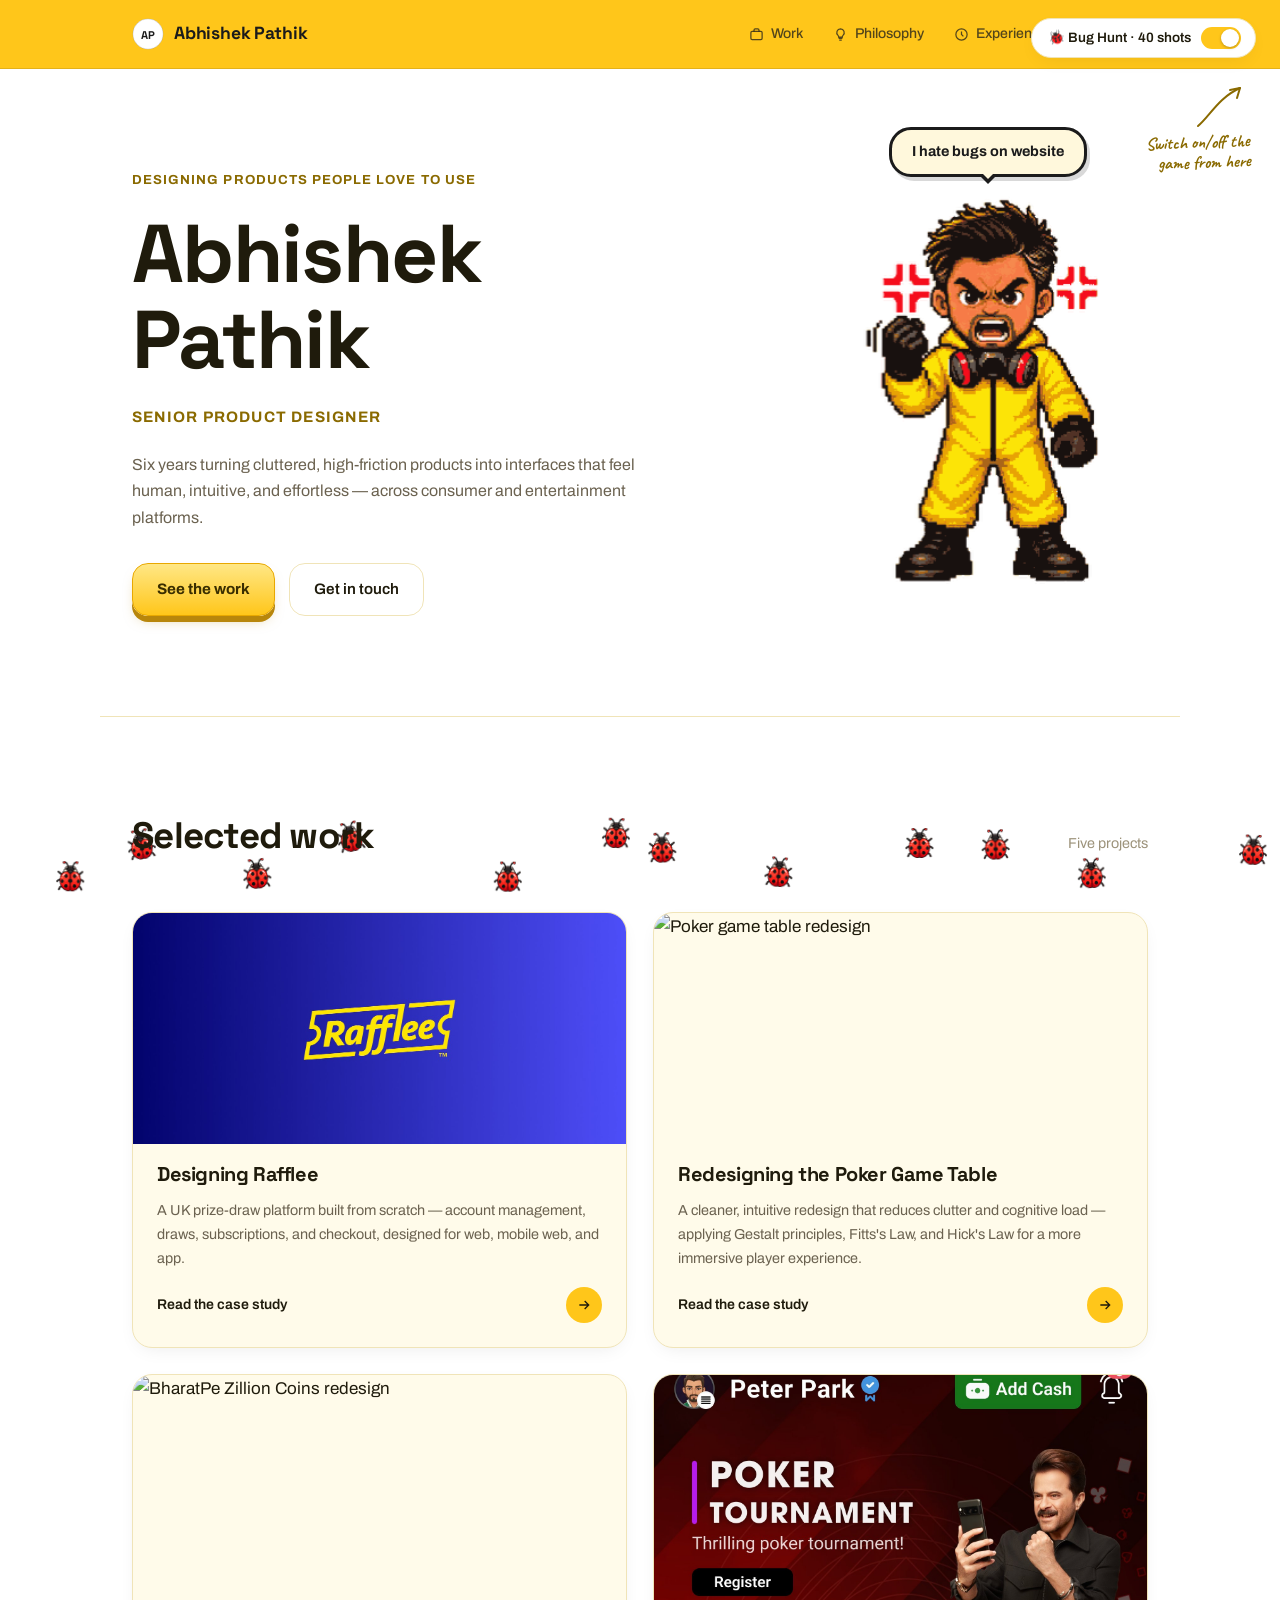
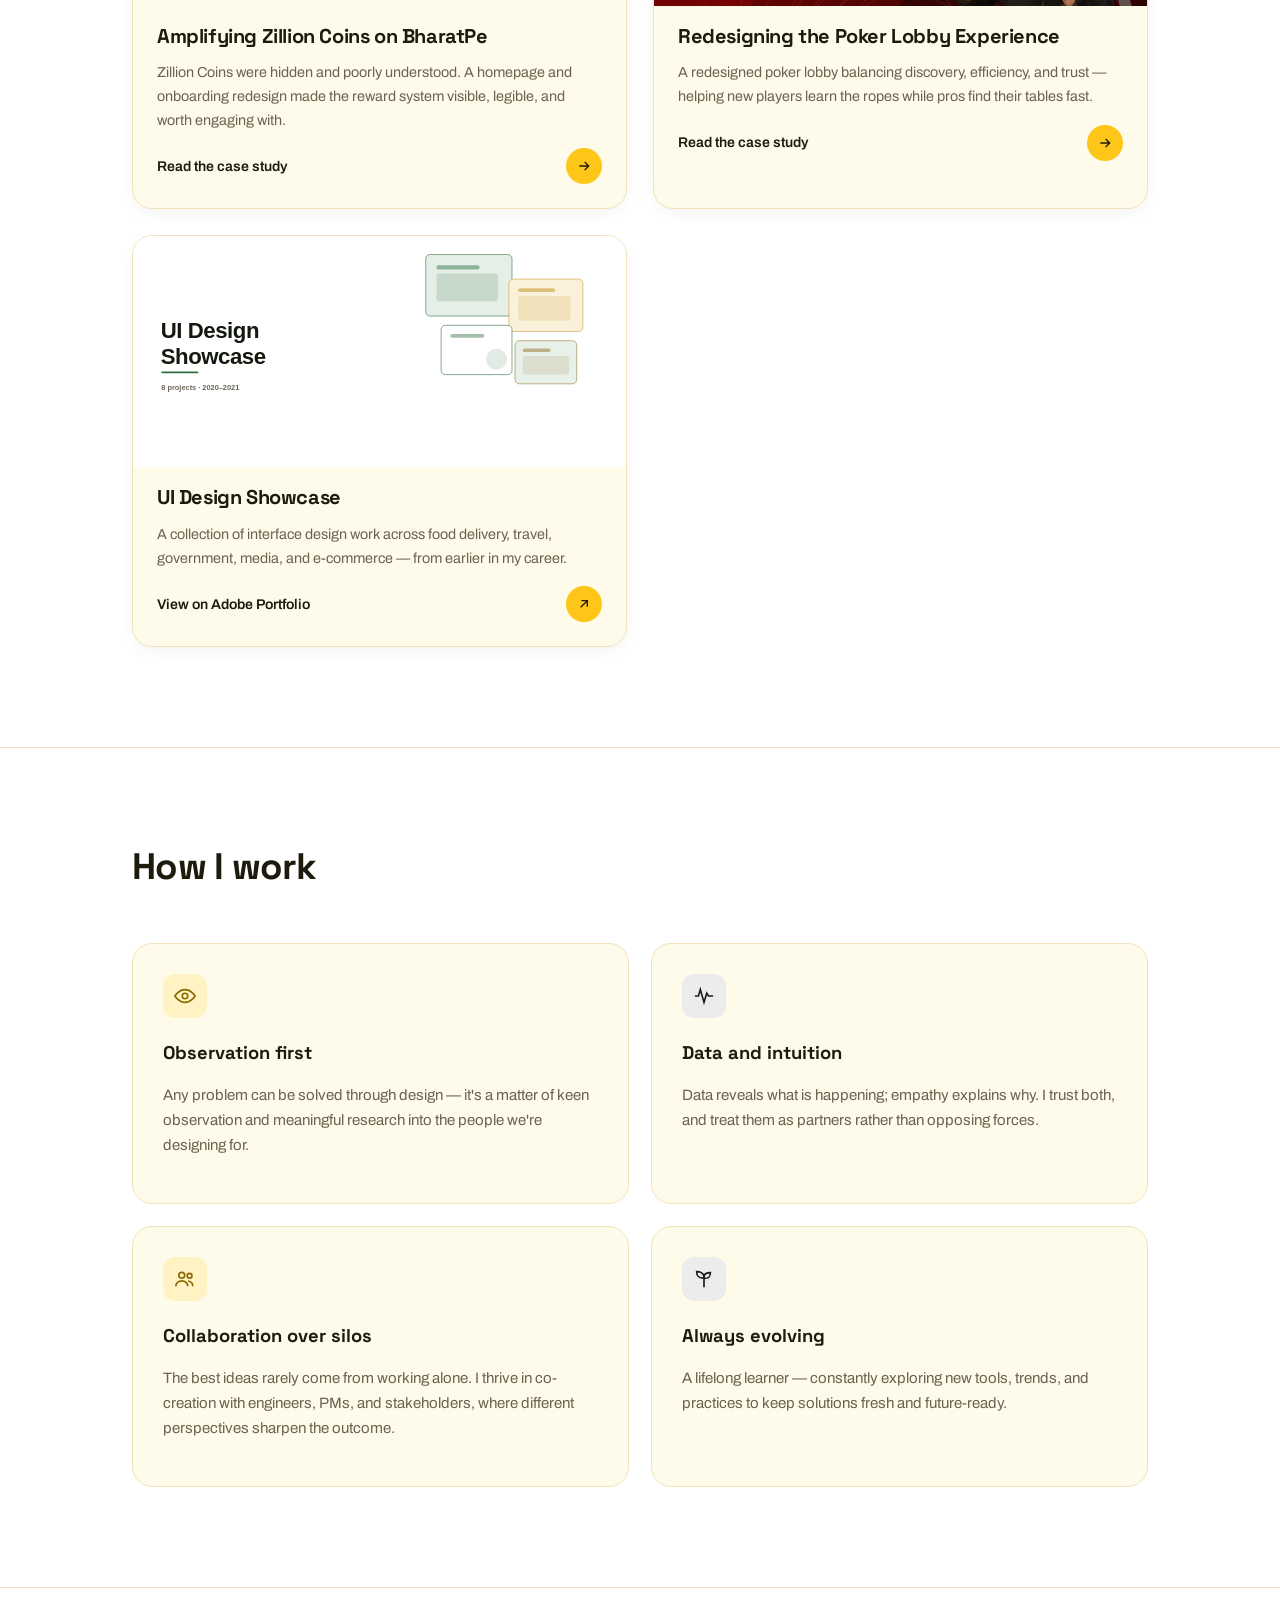
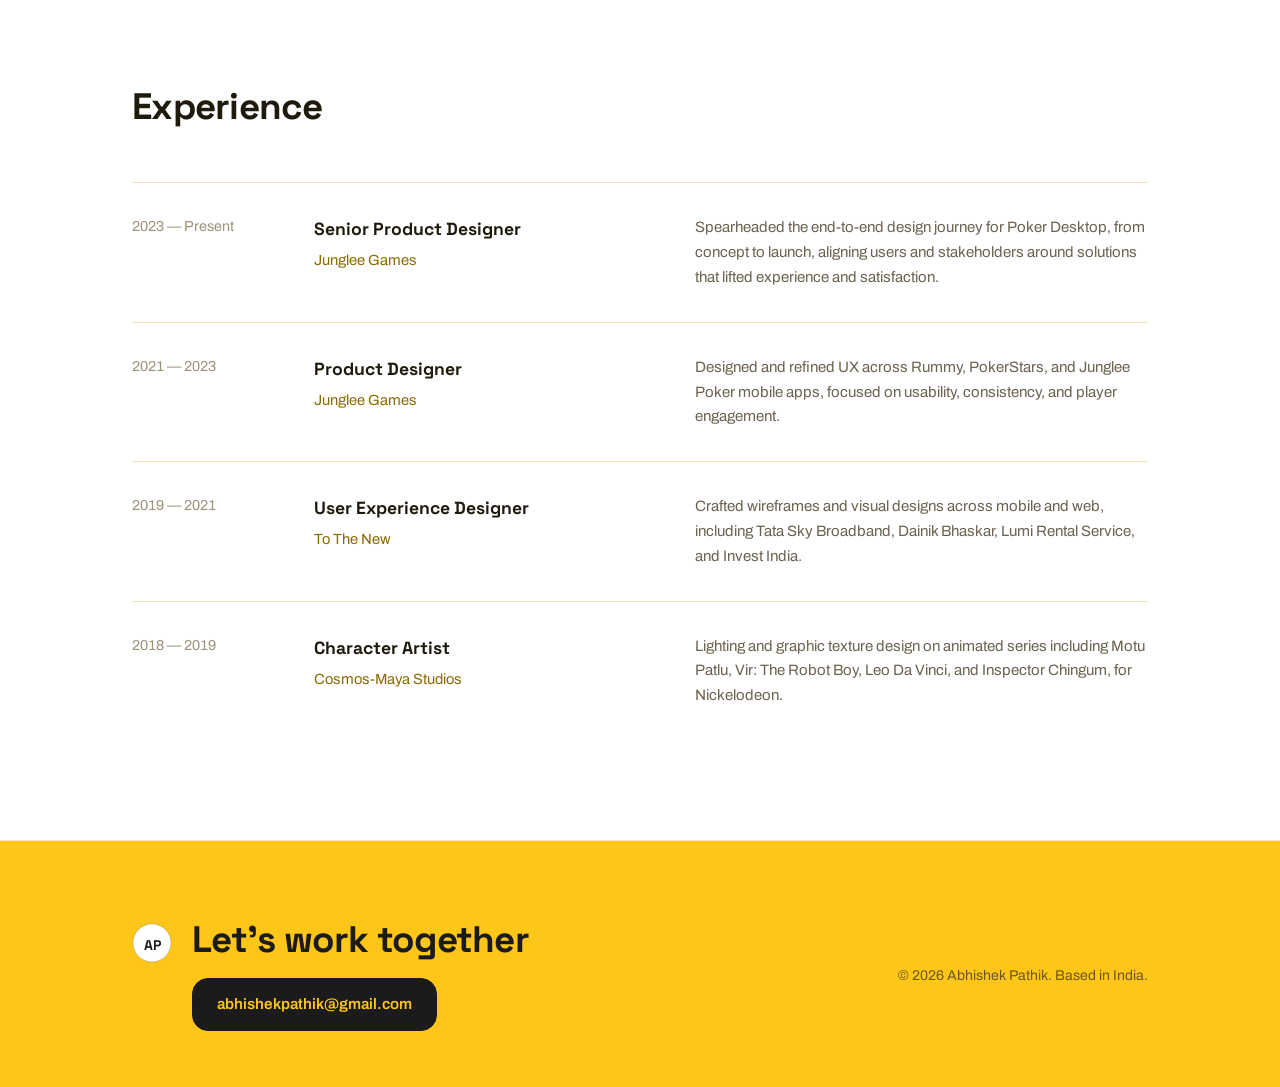
==== commit cba6c57d: "Add files via upload" ====
--- a/index.html
+++ b/index.html
@@ -242,6 +242,6 @@
   revealEls.forEach(el => observer.observe(el));
 </script>
 
-<script src="game.js?v=11"></script>
+<script src="game.js?v=14"></script>
 </body>
 </html>
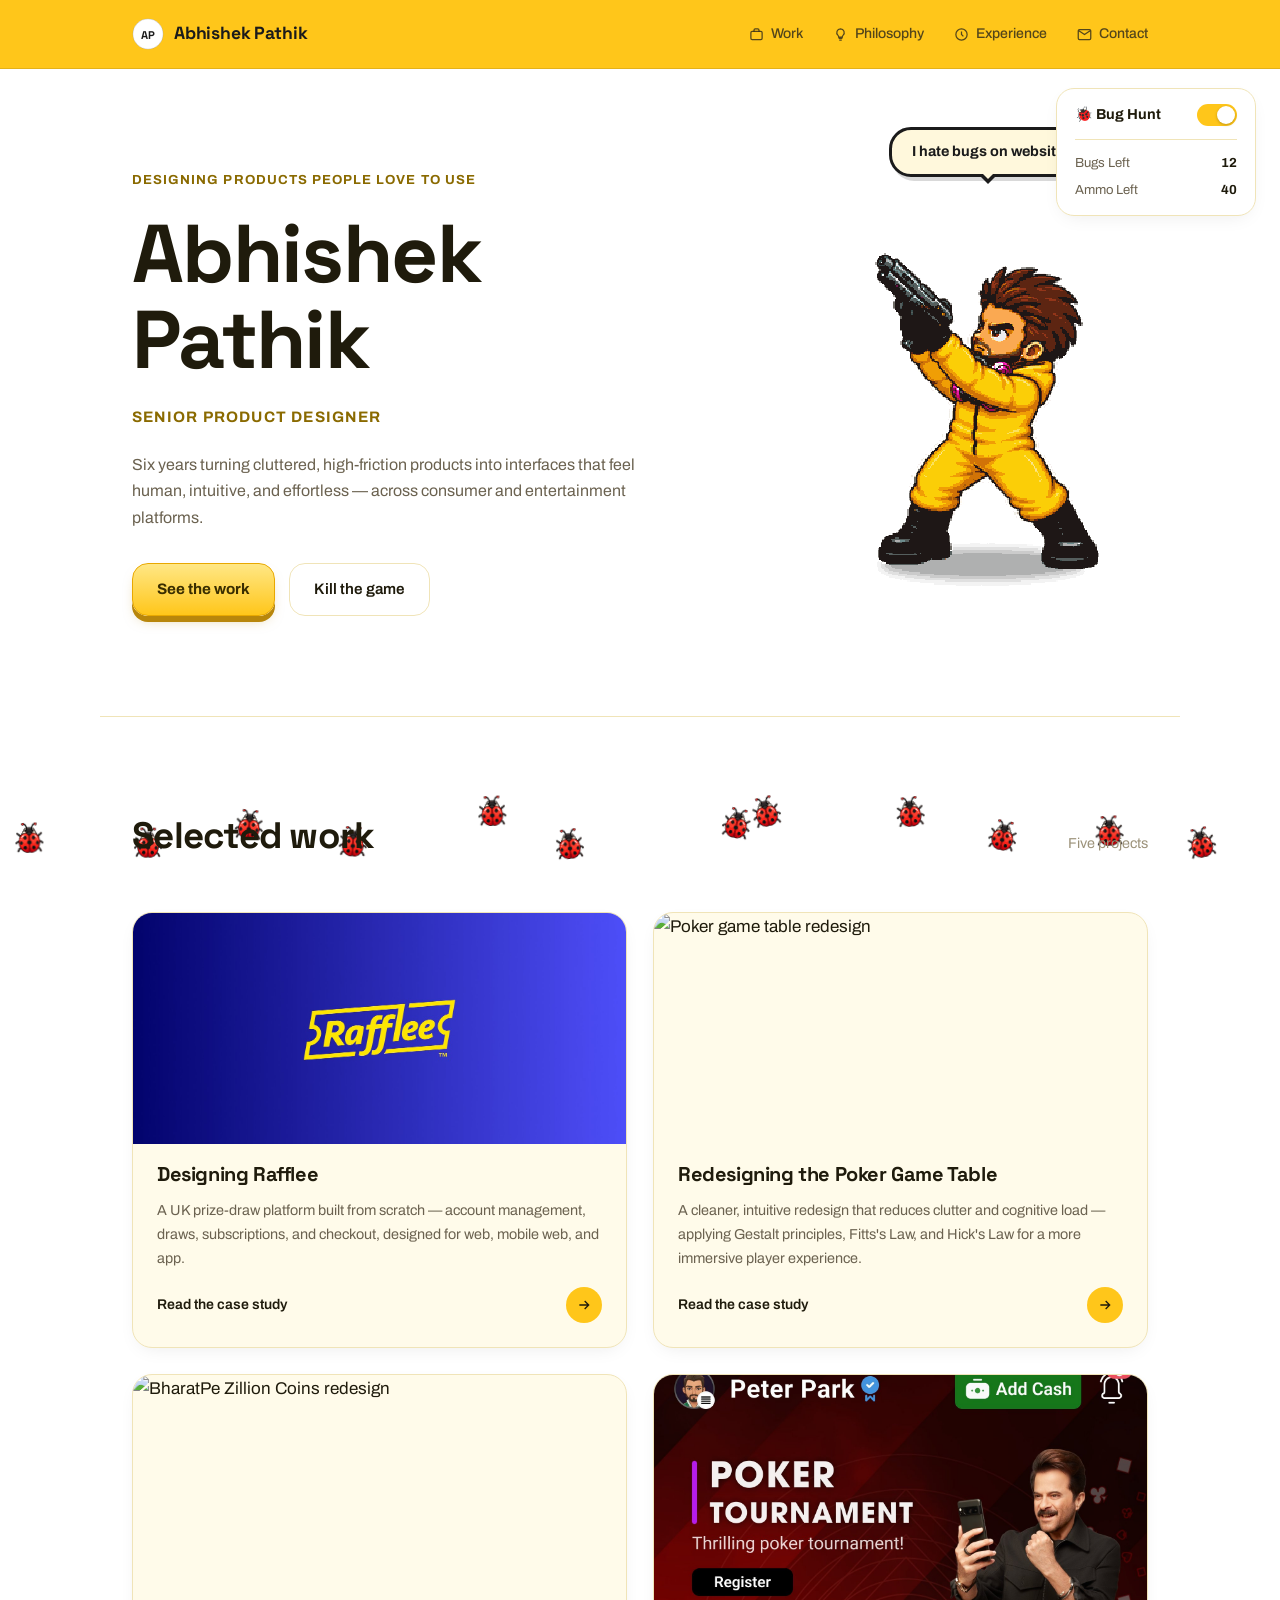
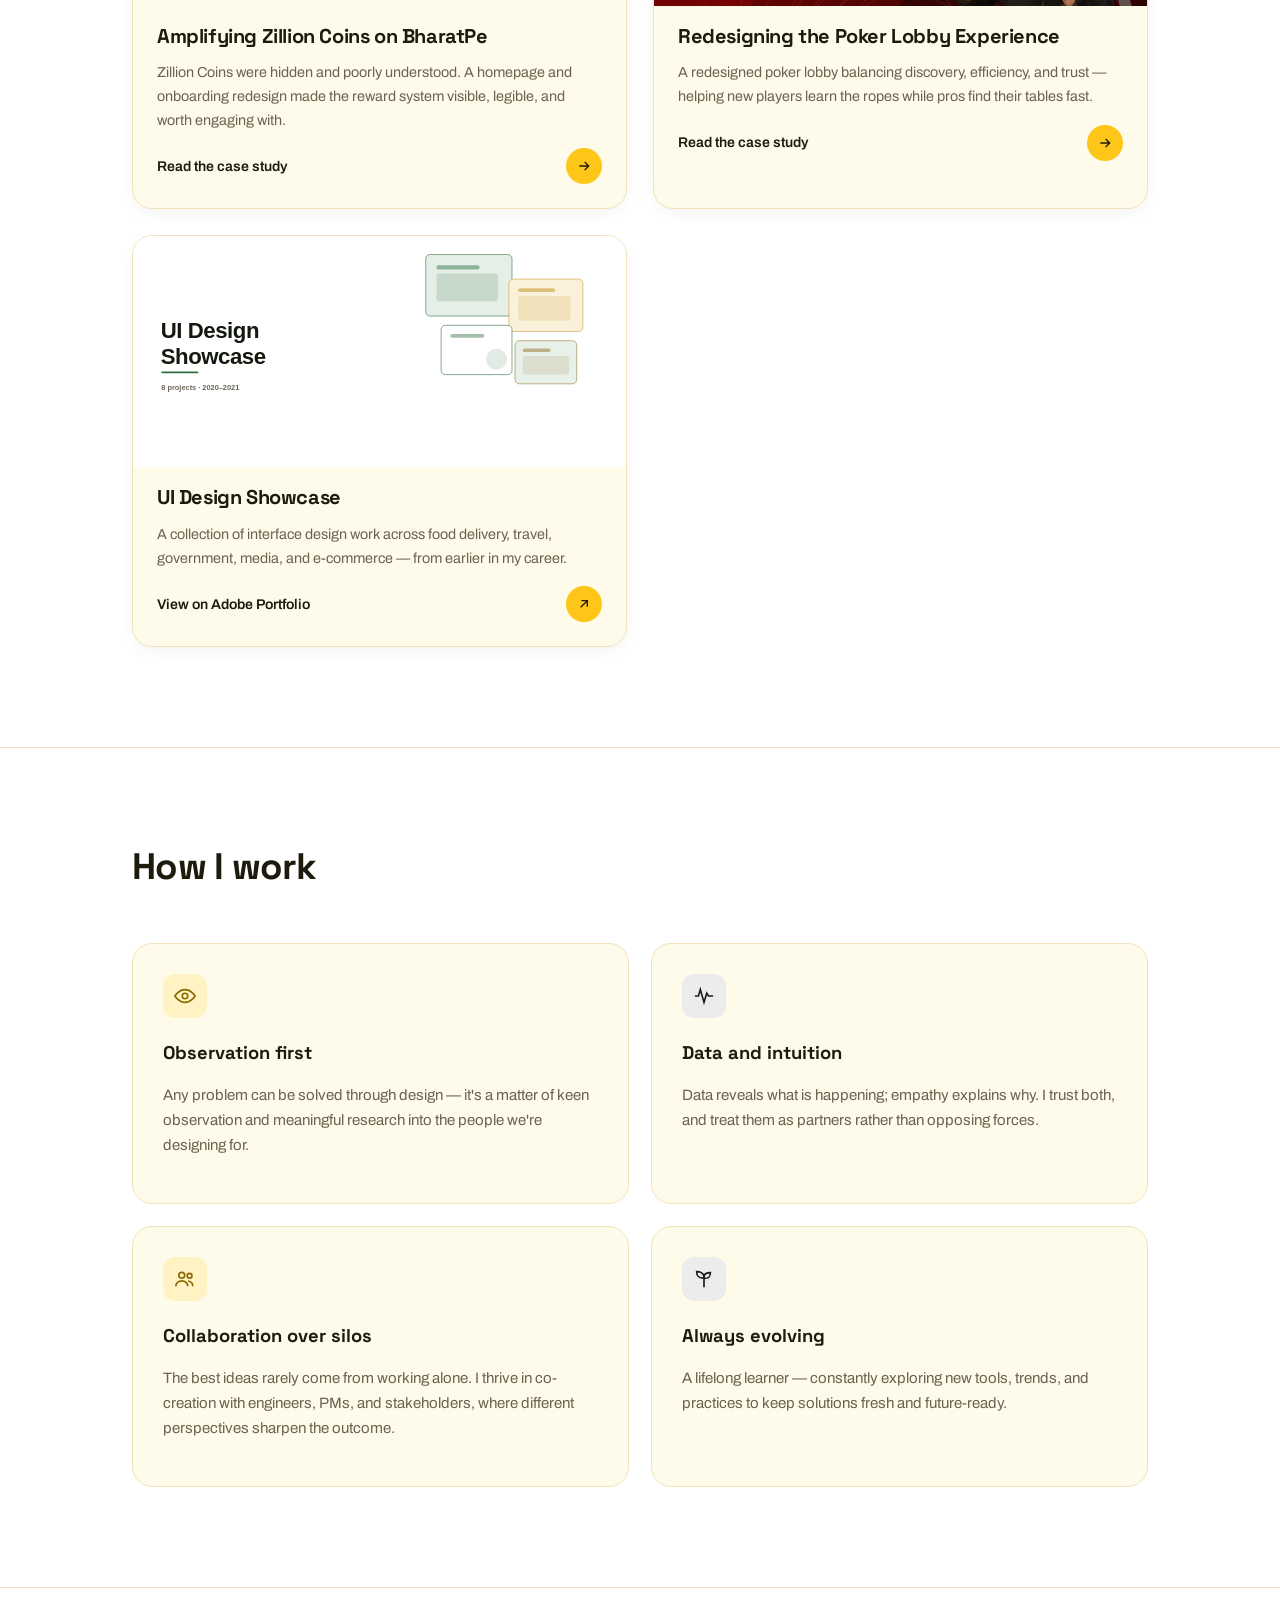
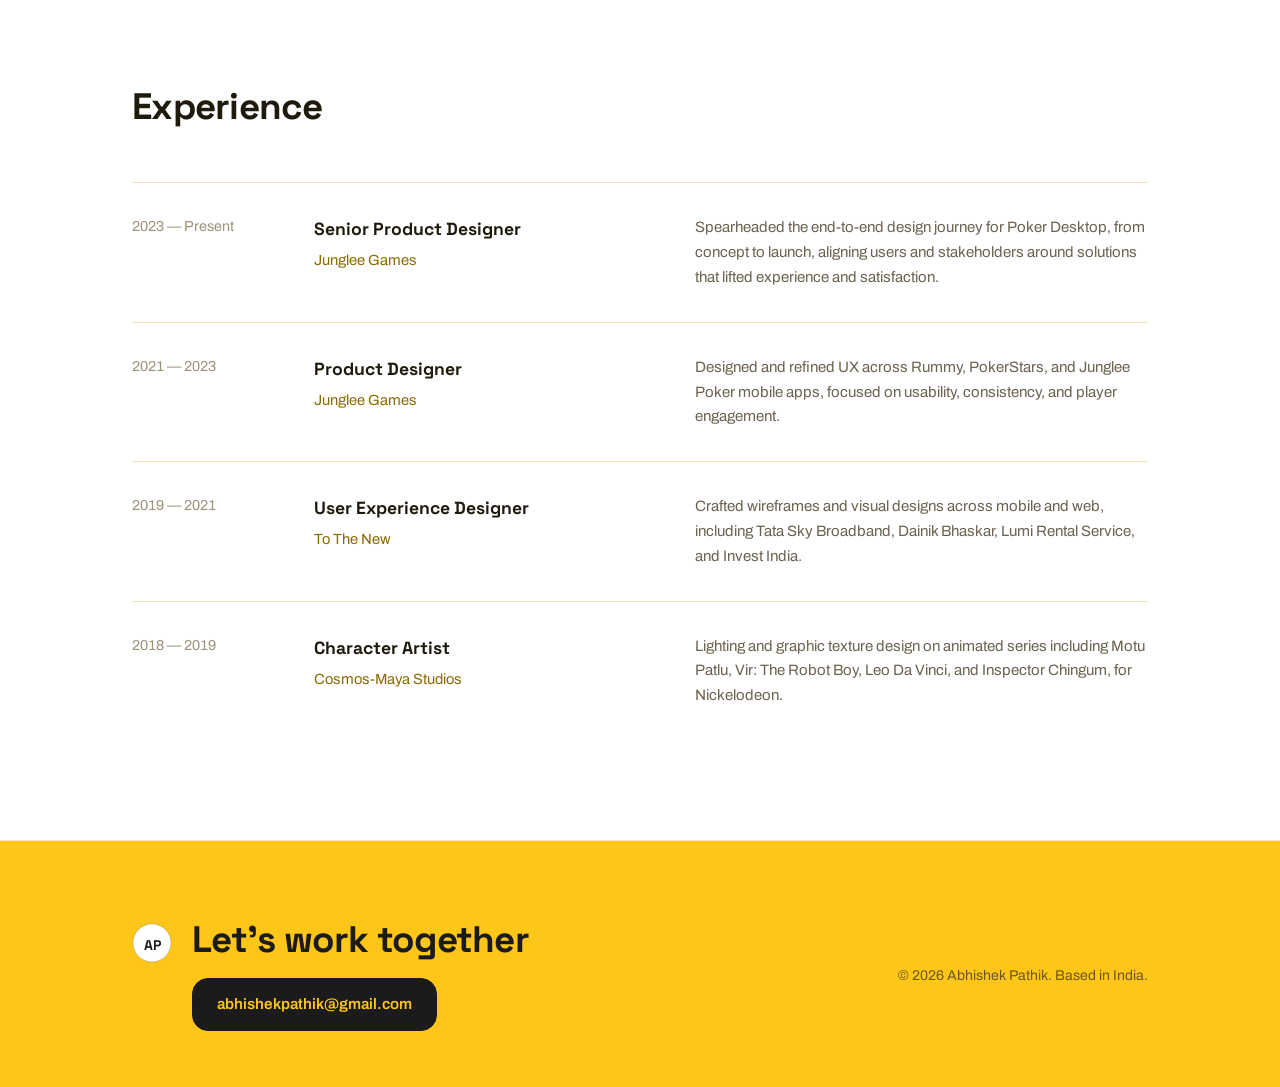
==== commit 2099e14d: "Add files via upload" ====
--- a/index.html
+++ b/index.html
@@ -41,11 +41,18 @@
     <p class="bio">Six years turning cluttered, high-friction products into interfaces that feel human, intuitive, and effortless — across consumer and entertainment platforms.</p>
     <div class="hero-cta" style="margin-top:32px; display:flex; gap:14px;">
       <a class="btn btn-3d-yellow" href="#work">See the work</a>
-      <a class="btn" href="mailto:hello@abhishekpathik.com">Get in touch</a>
+      <button id="hero-game-toggle" class="btn" type="button">Start the game</button>
     </div>
   </div>
   <div class="photo-wrap avatar-wrap">
+    <div class="mobile-nudge">Psst — open this on a laptop to meet the hidden bug-hunting game 🎮</div>
     <img id="hero-avatar" class="pest-avatar" src="assets/avatar-neutral.png" alt="Abhishek Pathik, pest-control style avatar" width="320">
+    <div id="avatar-muzzle" class="avatar-muzzle">
+      <svg viewBox="0 0 60 60" width="60" height="60">
+        <polygon points="30,2 36,22 56,22 40,34 46,54 30,42 14,54 20,34 4,22 24,22"
+          fill="#FFF3B0" stroke="#FFC61A" stroke-width="2"/>
+      </svg>
+    </div>
   </div>
 </header>
 
@@ -242,6 +249,6 @@
   revealEls.forEach(el => observer.observe(el));
 </script>
 
-<script src="game.js?v=14"></script>
+<script src="game.js?v=28"></script>
 </body>
 </html>
--- a/style.css
+++ b/style.css
@@ -143,6 +143,8 @@
   object-position: bottom center;
   transform-origin: bottom center;
   animation: avatar-bob 2.6s ease-in-out infinite;
+  image-rendering: pixelated;
+  image-rendering: crisp-edges;
 }
 @keyframes avatar-bob {
   0%, 100% { transform: translateY(0) rotate(0deg); }
@@ -309,11 +311,11 @@
 /* Responsive */
 @media (max-width: 860px) {
   .wrap { padding: 0 24px; }
-  .hero { grid-template-columns: 1fr; padding-top: 100px; padding-bottom: 70px; gap: 36px; }
+  .hero { grid-template-columns: 1fr; padding-top: 190px; padding-bottom: 70px; gap: 36px; }
   .hero .hero-text { text-align: center; max-width: 100%; }
   .hero .hero-cta { justify-content: center; }
   .hero .bio { margin-left: auto; margin-right: auto; }
-  .hero .photo-wrap { width: 180px; height: 225px; margin-left: auto; margin-right: auto; }
+  .hero .photo-wrap { width: 180px; height: 225px; margin-left: auto; margin-right: auto; margin-top: 100px; }
   .work-item, .work-item.reverse { grid-template-columns: 1fr; gap: 24px; padding: 40px 0; }
   .work-item.reverse .thumb { order: 0; }
   .philosophy-grid, .principle-grid, .impact-grid, .before-after, .img-row, .gallery { grid-template-columns: 1fr; }
@@ -322,6 +324,54 @@
   .section-head { flex-direction: column; align-items: flex-start; gap: 10px; margin-bottom: 40px; }
   .cs-meta { gap: 28px; }
   .footer { flex-direction: column; align-items: flex-start; }
+  .footer-inner { padding-top: 90px; padding-bottom: 90px; gap: 32px; }
+
+  /* The game requires a real mouse/cursor — hide controls that would be inert on touch */
+  #hero-game-toggle { display: none; }
+
+  .mobile-nudge {
+    display: block;
+    position: absolute;
+    bottom: 100%;
+    left: 50%;
+    transform: translateX(-50%);
+    margin-bottom: 14px;
+    width: 240px;
+    background: #FFF8DC;
+    border: 3px solid #1B1B1B;
+    border-radius: 20px;
+    padding: 12px 16px;
+    font-family: var(--font-body);
+    font-weight: 600;
+    font-size: 0.82rem;
+    line-height: 1.35;
+    color: #1B1B1B;
+    text-align: center;
+    box-shadow: 3px 4px 0 rgba(0,0,0,0.15);
+    z-index: 5;
+  }
+  .mobile-nudge::after {
+    content: "";
+    position: absolute;
+    top: 100%;
+    left: 50%;
+    transform: translateX(-50%);
+    border: 9px solid transparent;
+    border-top-color: #1B1B1B;
+  }
+  .mobile-nudge::before {
+    content: "";
+    position: absolute;
+    top: calc(100% - 3px);
+    left: 50%;
+    transform: translateX(-50%);
+    border: 7px solid transparent;
+    border-top-color: #FFF8DC;
+    z-index: 1;
+  }
+}
+@media (min-width: 861px) {
+  .mobile-nudge { display: none; }
 }
 
 @media (max-width: 640px) {
@@ -363,6 +413,7 @@
 
 /* Buttons: a slight lift + scale reads as tactile feedback, not just a color change */
 .btn { transition: border-color .25s ease, color .25s ease, transform .2s ease, box-shadow .3s ease; }
+button.btn { background: transparent; font-family: inherit; cursor: pointer; }
 .btn:hover { transform: translateY(-2px); }
 .btn:active { transform: translateY(0) scale(0.98); }
 .btn.solid:hover { box-shadow: 0 8px 24px -8px var(--accent-dim); }
@@ -647,22 +698,26 @@
 /* Bug Hunt toggle switch, top-right corner */
 .bug-toggle {
   position: fixed;
-  top: 18px;
+  top: 88px;
   right: 24px;
   z-index: 9990;
+  background: #FFFFFF;
+  border: 1px solid var(--border);
+  padding: 14px 18px;
+  border-radius: 18px;
+  box-shadow: var(--shadow);
+  font-family: var(--font-body);
+  min-width: 200px;
+}
+.bug-toggle-header {
   display: flex;
   align-items: center;
-  gap: 10px;
-  background: #FFFFFF;
-  border: 1px solid var(--border);
-  padding: 8px 14px 8px 16px;
-  border-radius: 999px;
-  box-shadow: var(--shadow);
-  font-family: var(--font-body);
+  justify-content: space-between;
+  gap: 14px;
 }
 .bug-toggle-label {
-  font-size: 0.85rem;
-  font-weight: 600;
+  font-size: 0.9rem;
+  font-weight: 700;
   color: var(--text);
   white-space: nowrap;
 }
@@ -693,33 +748,25 @@
 .bug-toggle.is-off .bug-toggle-switch .knob { left: 2px; }
 .bug-toggle.is-off .bug-toggle-label { opacity: 0.6; }
 
+.bug-toggle-stats {
+  margin-top: 12px;
+  padding-top: 12px;
+  border-top: 1px solid var(--border);
+  display: flex;
+  flex-direction: column;
+  gap: 6px;
+}
+.bug-toggle-stat {
+  display: flex;
+  align-items: center;
+  justify-content: space-between;
+  font-size: 0.82rem;
+}
+.bug-toggle-stat span:first-child { color: var(--text-muted); }
+.bug-toggle-stat span:last-child { font-weight: 700; color: var(--text); }
+
 @media (max-width: 640px) {
   .bug-toggle { display: none; }
-}
-
-.bug-toggle-hint {
-  position: fixed;
-  top: 82px;
-  right: 30px;
-  z-index: 9985;
-  display: flex;
-  flex-direction: column;
-  align-items: flex-end;
-  gap: 0;
-  pointer-events: none;
-}
-.bug-toggle-hint span {
-  font-family: 'Caveat', cursive;
-  font-weight: 700;
-  font-size: 1.1rem;
-  line-height: 1.15;
-  color: #8A6A00;
-  transform: rotate(-2deg);
-  text-align: right;
-  white-space: nowrap;
-}
-@media (max-width: 640px) {
-  .bug-toggle-hint { display: none; }
 }
 
 /* Cartoon speech bubble above the avatar for gameplay reactions */
@@ -770,3 +817,31 @@
 @media (max-width: 640px) {
   .avatar-bubble { font-size: 0.78rem; padding: 8px 14px; white-space: normal; max-width: 220px; text-align: center; }
 }
+
+
+
+/* Muzzle flash at the avatar's gun position, briefly shown on every shot fired */
+.avatar-muzzle {
+  position: absolute;
+  top: 40%;
+  left: 68%;
+  width: 44px;
+  height: 44px;
+  margin-left: -22px;
+  margin-top: -22px;
+  opacity: 0;
+  pointer-events: none;
+  transform: scale(0.4) rotate(0deg);
+  filter: drop-shadow(0 0 6px rgba(255, 198, 26, 0.8));
+}
+.avatar-muzzle.is-firing {
+  animation: avatar-muzzle-pop 0.12s ease-out;
+}
+@keyframes avatar-muzzle-pop {
+  0% { opacity: 1; transform: scale(0.3) rotate(-8deg); }
+  60% { opacity: 1; transform: scale(1.15) rotate(6deg); }
+  100% { opacity: 0; transform: scale(0.9) rotate(10deg); }
+}
+@media (prefers-reduced-motion: reduce) {
+  .avatar-muzzle.is-firing { animation: none; opacity: 0; }
+}
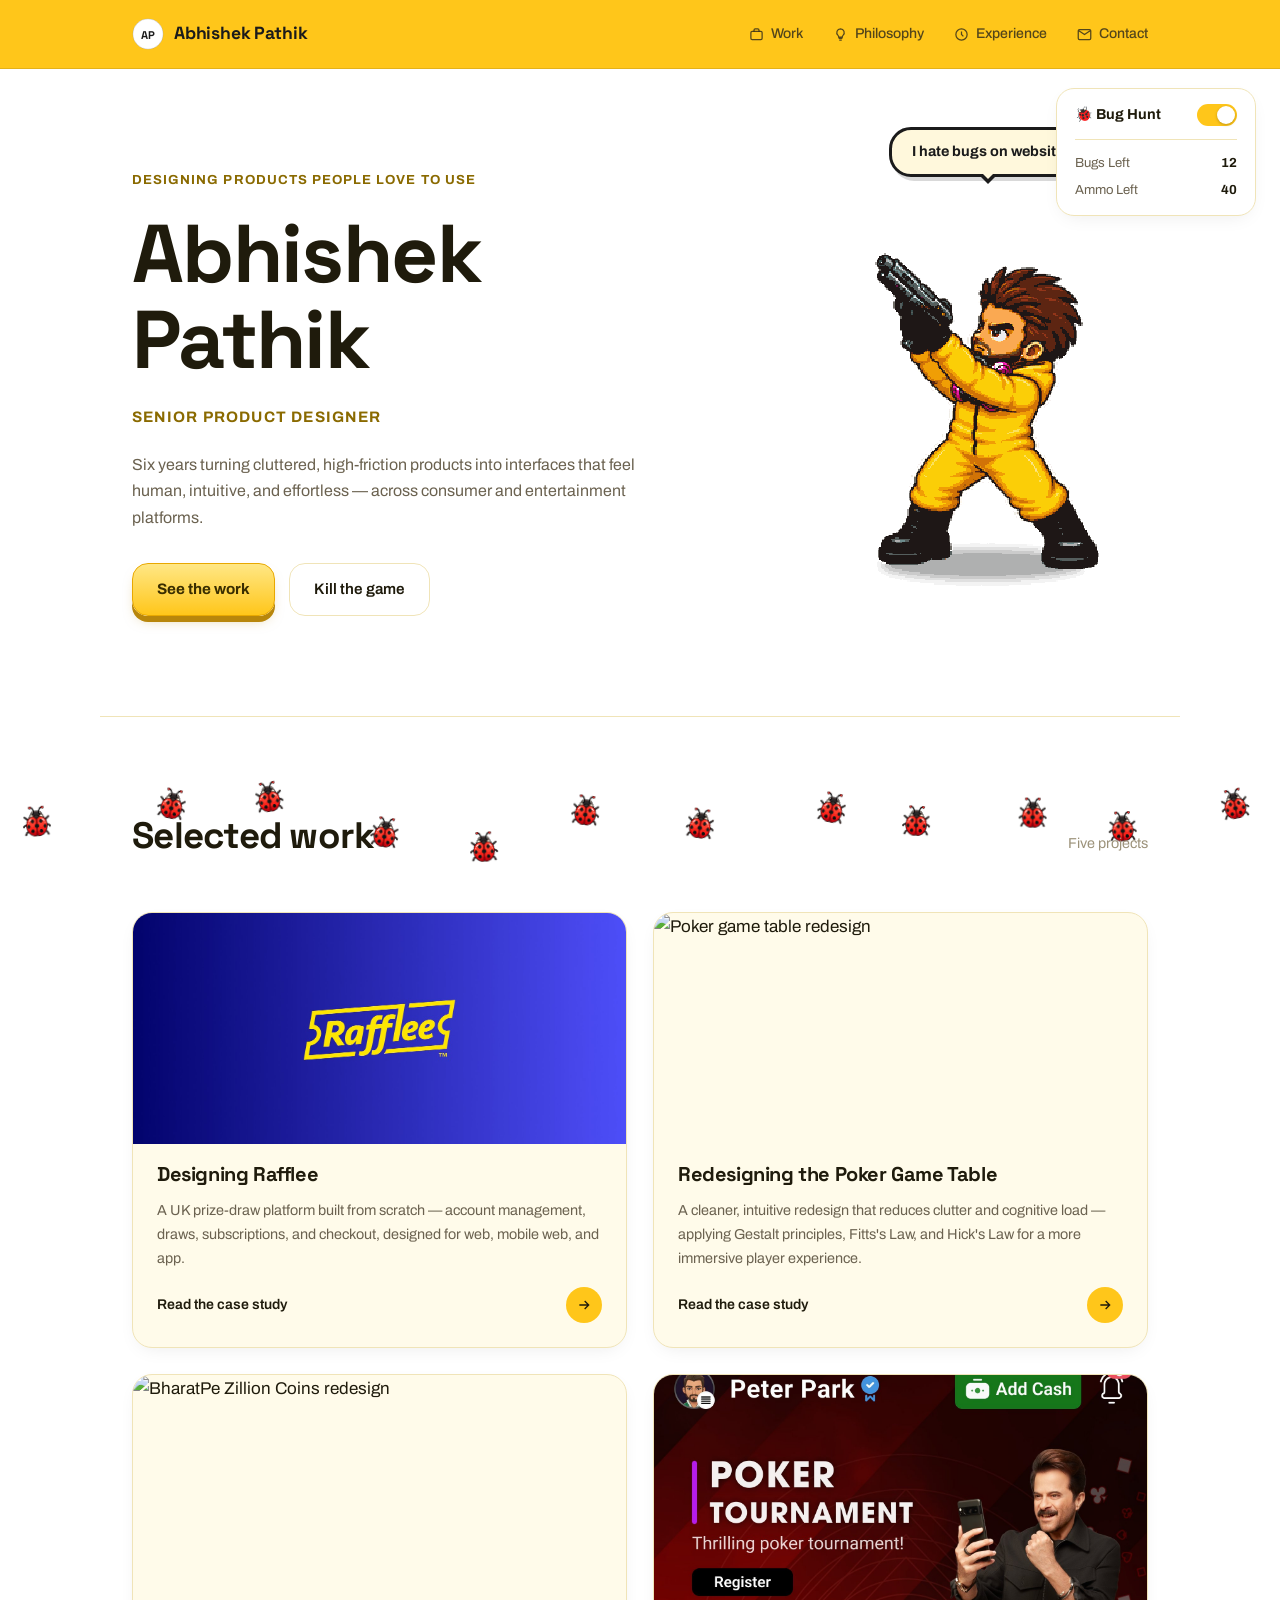
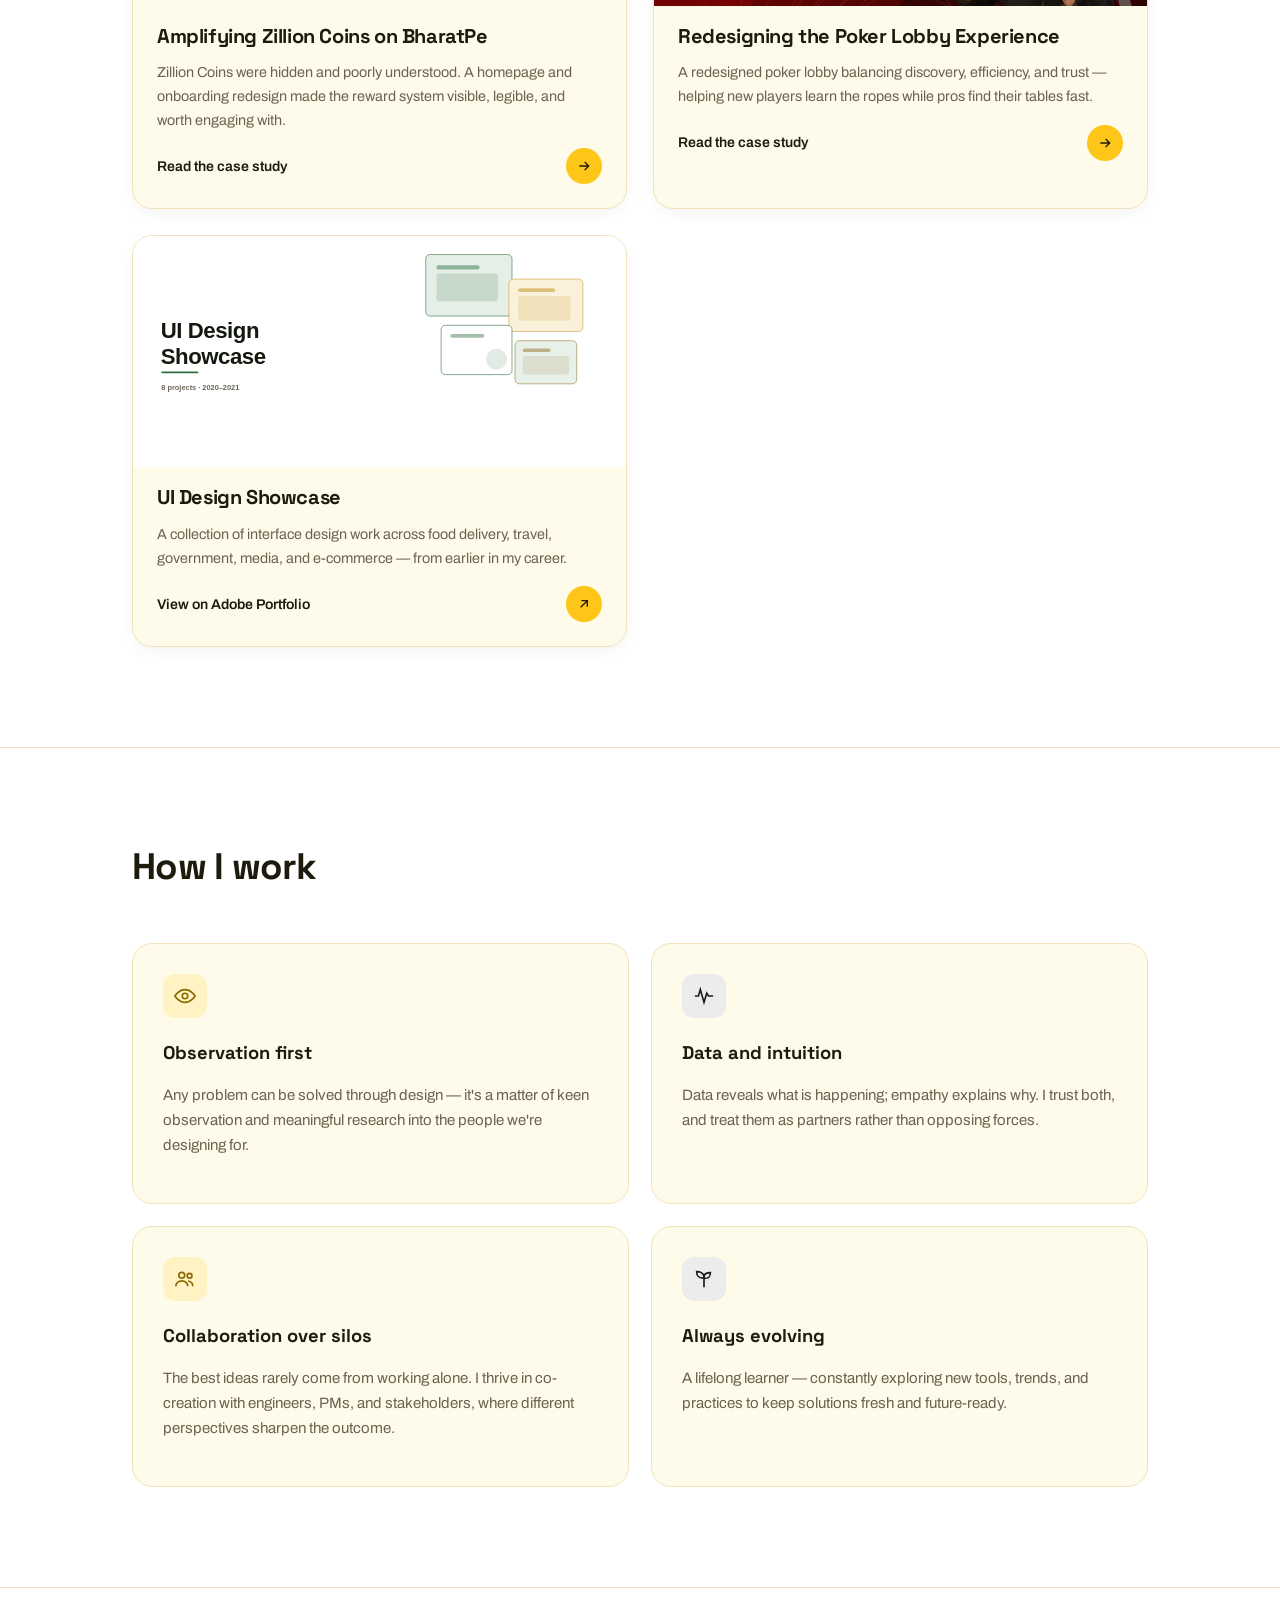
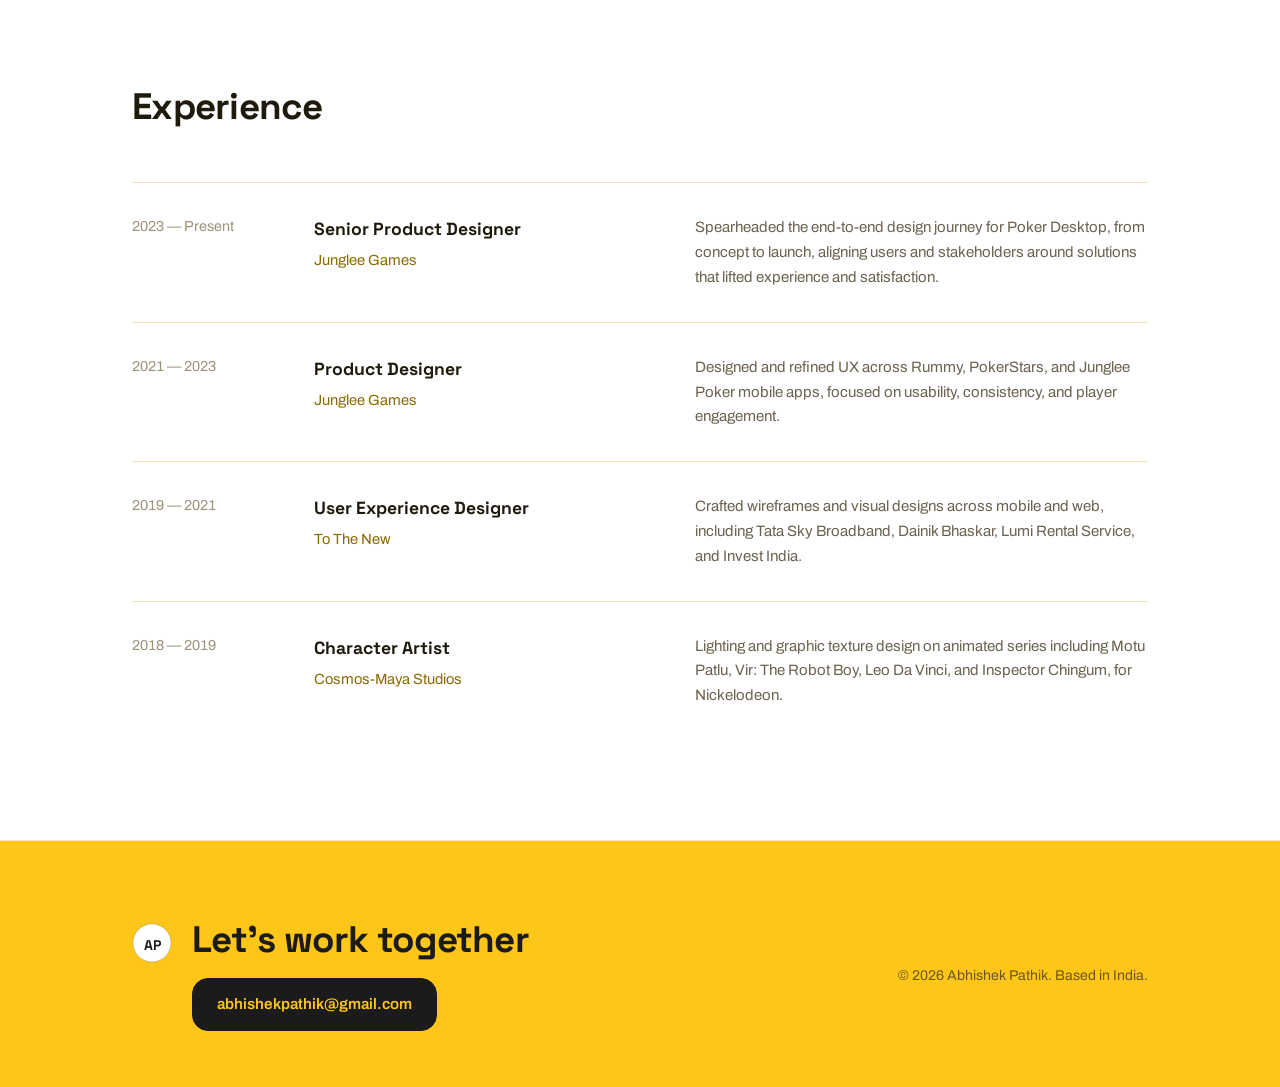
==== commit caccbf98: "Add files via upload" ====
--- a/index.html
+++ b/index.html
@@ -7,7 +7,7 @@
 <meta name="description" content="Abhishek Pathik, senior product designer based in India.">
 <link rel="preconnect" href="https://fonts.googleapis.com">
 <link href="https://fonts.googleapis.com/css2?family=Space+Grotesk:wght@400;500;600;700&family=Archivo:wght@400;500;600;700&family=Caveat:wght@600;700&display=swap" rel="stylesheet">
-<link rel="stylesheet" href="style.css">
+<link rel="stylesheet" href="style.css?v=2">
 </head>
 <body>
 
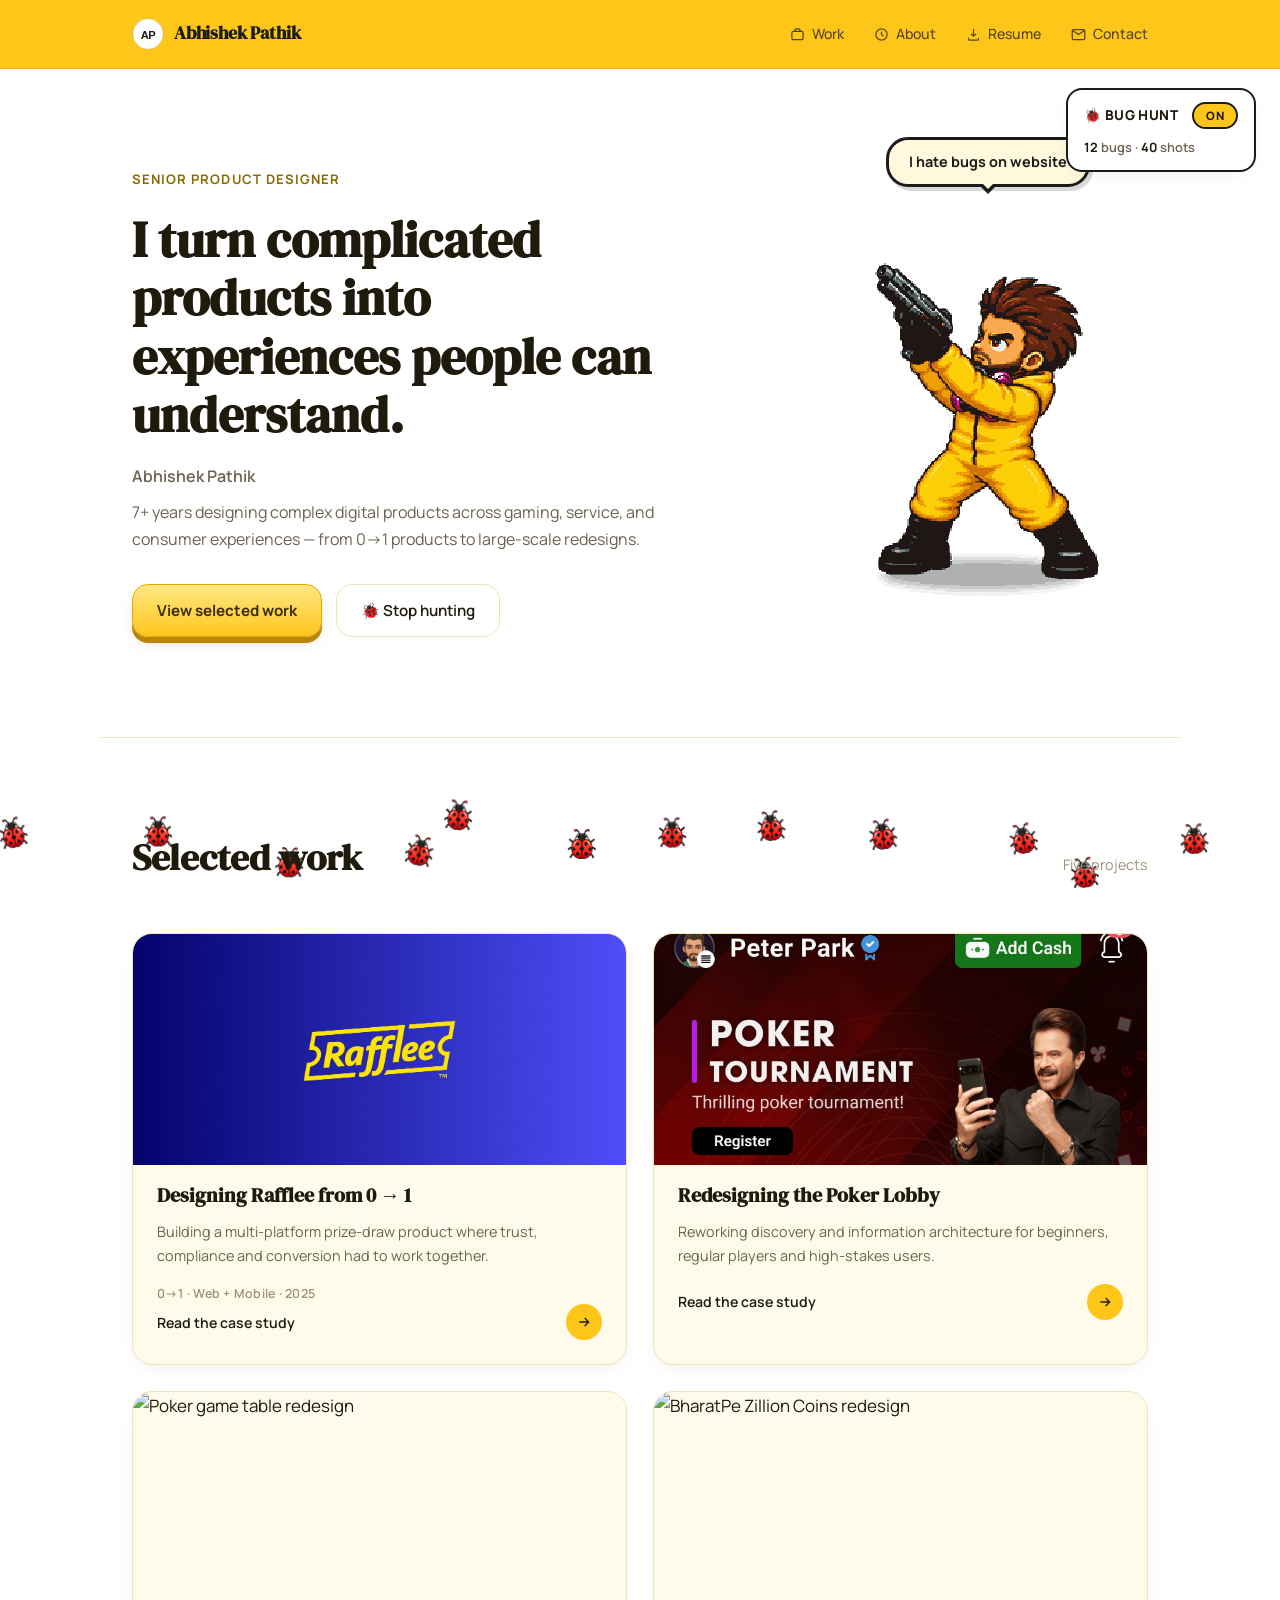
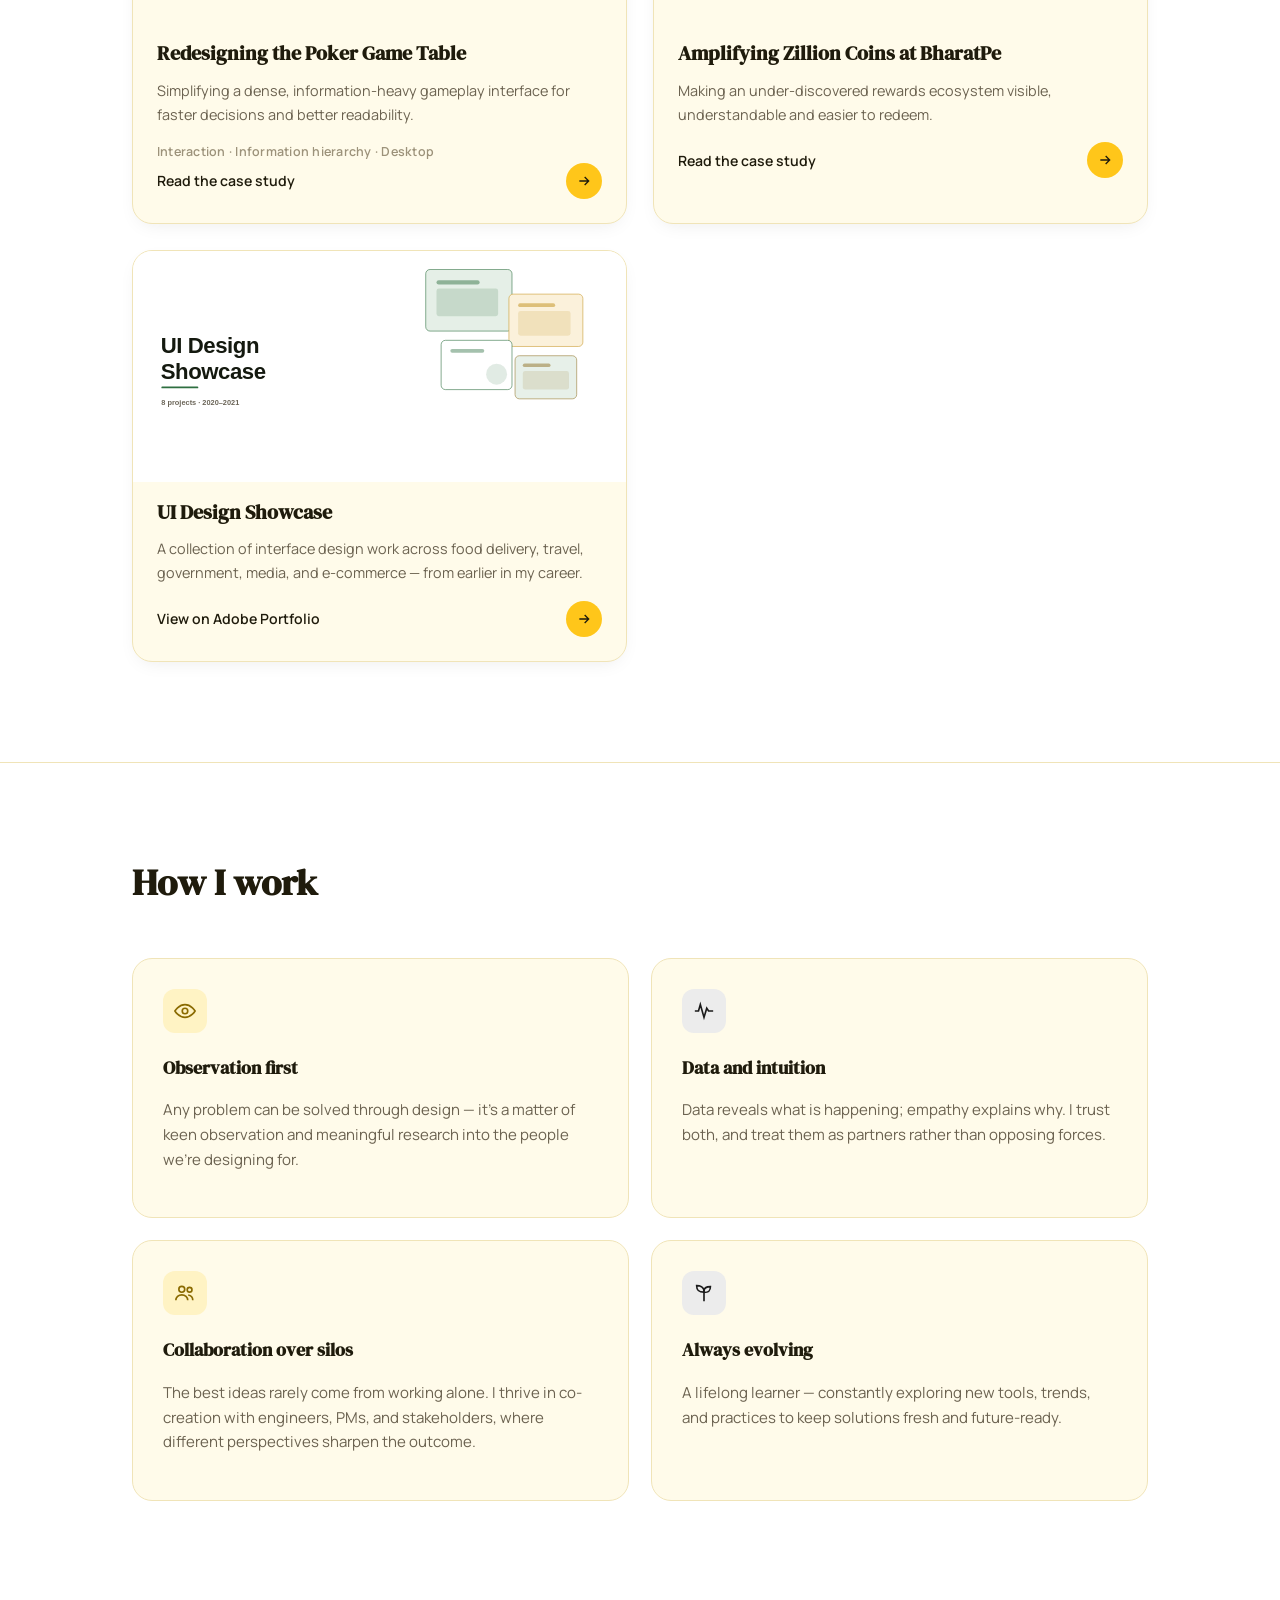
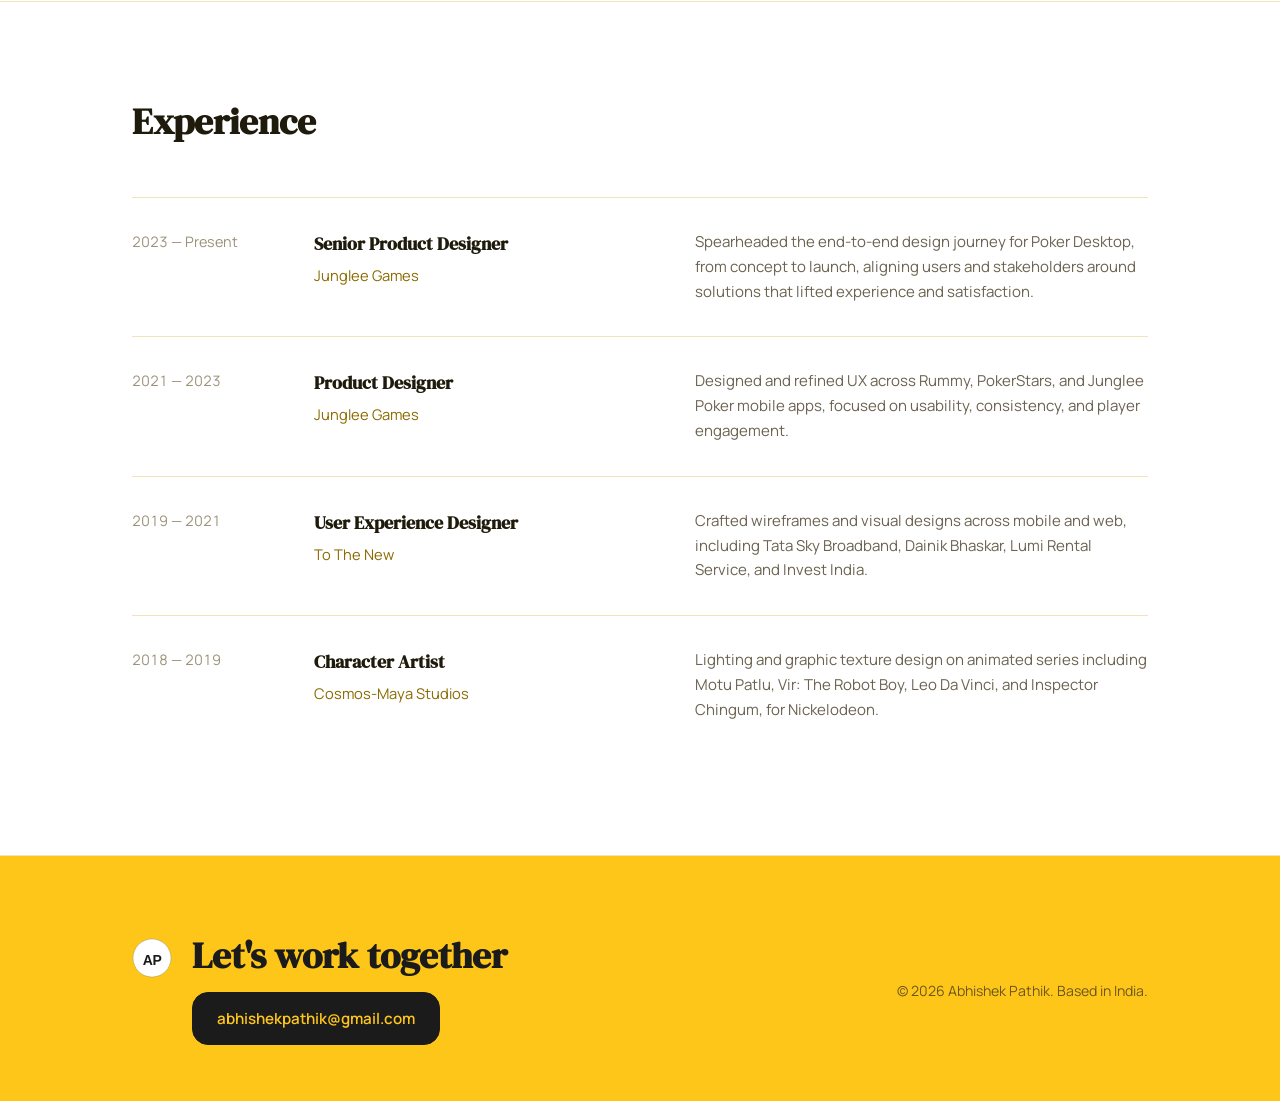
==== commit 6b24bb53: "Add files via upload" ====
--- a/index.html
+++ b/index.html
@@ -6,8 +6,8 @@
 <title>Abhishek Pathik — Senior Product Designer</title>
 <meta name="description" content="Abhishek Pathik, senior product designer based in India.">
 <link rel="preconnect" href="https://fonts.googleapis.com">
-<link href="https://fonts.googleapis.com/css2?family=Space+Grotesk:wght@400;500;600;700&family=Archivo:wght@400;500;600;700&family=Caveat:wght@600;700&display=swap" rel="stylesheet">
-<link rel="stylesheet" href="style.css?v=2">
+<link href="https://fonts.googleapis.com/css2?family=DM+Serif+Display&family=Manrope:wght@400;500;600;700;800&display=swap" rel="stylesheet">
+<link rel="stylesheet" href="style.css?v=9">
 </head>
 <body>
 
@@ -23,8 +23,8 @@
     </a>
     <div class="links">
       <a href="#work"><svg width="15" height="15" viewBox="0 0 24 24" fill="none" stroke="currentColor" stroke-width="2"><rect x="3" y="7" width="18" height="13" rx="2"/><path d="M8 7V5a2 2 0 0 1 2-2h4a2 2 0 0 1 2 2v2"/></svg>Work</a>
-      <a href="#philosophy"><svg width="15" height="15" viewBox="0 0 24 24" fill="none" stroke="currentColor" stroke-width="2"><path d="M9 18h6M10 21h4M12 3a6 6 0 0 0-4 10.4c.6.5 1 1.3 1 2.1V16h6v-.5c0-.8.4-1.6 1-2.1A6 6 0 0 0 12 3Z"/></svg>Philosophy</a>
-      <a href="#experience"><svg width="15" height="15" viewBox="0 0 24 24" fill="none" stroke="currentColor" stroke-width="2"><circle cx="12" cy="12" r="9"/><path d="M12 7v5l3 3"/></svg>Experience</a>
+      <a href="#experience"><svg width="15" height="15" viewBox="0 0 24 24" fill="none" stroke="currentColor" stroke-width="2"><circle cx="12" cy="12" r="9"/><path d="M12 7v5l3 3"/></svg>About</a>
+      <a href="assets/Abhishek_Pathik_Resume.pdf" download><svg width="15" height="15" viewBox="0 0 24 24" fill="none" stroke="currentColor" stroke-width="2"><path d="M12 3v12m0 0l-4-4m4 4l4-4"/><path d="M4 17v2a2 2 0 0 0 2 2h12a2 2 0 0 0 2-2v-2"/></svg>Resume</a>
       <a href="#contact"><svg width="15" height="15" viewBox="0 0 24 24" fill="none" stroke="currentColor" stroke-width="2"><rect x="2" y="4" width="20" height="16" rx="2"/><path d="m3 6 9 6 9-6"/></svg>Contact</a>
     </div>
   </div>
@@ -32,16 +32,13 @@
 
 <header class="hero wrap">
   <div class="hero-text">
-    <div class="eyebrow">Designing products people love to use</div>
-    <h1>
-      <span>Abhishek</span>
-      <span>Pathik</span>
-    </h1>
-    <p class="role">Senior Product Designer</p>
-    <p class="bio">Six years turning cluttered, high-friction products into interfaces that feel human, intuitive, and effortless — across consumer and entertainment platforms.</p>
+    <div class="eyebrow">Senior Product Designer</div>
+    <h1 class="hero-statement">I turn complicated products into experiences people can understand.</h1>
+    <p class="hero-name">Abhishek Pathik</p>
+    <p class="bio">7+ years designing complex digital products across gaming, service, and consumer experiences — from 0→1 products to large-scale redesigns.</p>
     <div class="hero-cta" style="margin-top:32px; display:flex; gap:14px;">
-      <a class="btn btn-3d-yellow" href="#work">See the work</a>
-      <button id="hero-game-toggle" class="btn" type="button">Start the game</button>
+      <a class="btn btn-3d-yellow" href="#work">View selected work</a>
+      <button id="hero-game-toggle" class="btn" type="button">🐞 Hunt the bugs</button>
     </div>
   </div>
   <div class="photo-wrap avatar-wrap">
@@ -69,8 +66,23 @@
           <img src="assets/rafflee-thumb.jpg" alt="Rafflee prize draw platform">
         </div>
         <div class="content">
-          <h3>Designing Rafflee</h3>
-          <p>A UK prize-draw platform built from scratch — account management, draws, subscriptions, and checkout, designed for web, mobile web, and app.</p>
+          <h3>Designing Rafflee from 0 → 1</h3>
+          <p>Building a multi-platform prize-draw product where trust, compliance and conversion had to work together.</p>
+          <div class="card-meta">0→1 · Web + Mobile · 2025</div>
+          <div class="go-row">
+            <span class="go-label">Read the case study</span>
+            <span class="arrow-btn"><svg width="16" height="16" viewBox="0 0 24 24" fill="none" stroke="currentColor" stroke-width="2"><path d="M5 12h14M13 6l6 6-6 6"/></svg></span>
+          </div>
+        </div>
+      </a>
+
+      <a class="work-card reveal" href="lobby.html" style="text-decoration:none;">
+        <div class="thumb">
+          <img src="assets/lobby-thumb.jpg" alt="Poker lobby redesign">
+        </div>
+        <div class="content">
+          <h3>Redesigning the Poker Lobby</h3>
+          <p>Reworking discovery and information architecture for beginners, regular players and high-stakes users.</p>
           <div class="go-row">
             <span class="go-label">Read the case study</span>
             <span class="arrow-btn"><svg width="16" height="16" viewBox="0 0 24 24" fill="none" stroke="currentColor" stroke-width="2"><path d="M5 12h14M13 6l6 6-6 6"/></svg></span>
@@ -84,7 +96,8 @@
         </div>
         <div class="content">
           <h3>Redesigning the Poker Game Table</h3>
-          <p>A cleaner, intuitive redesign that reduces clutter and cognitive load — applying Gestalt principles, Fitts's Law, and Hick's Law for a more immersive player experience.</p>
+          <p>Simplifying a dense, information-heavy gameplay interface for faster decisions and better readability.</p>
+          <div class="card-meta">Interaction · Information hierarchy · Desktop</div>
           <div class="go-row">
             <span class="go-label">Read the case study</span>
             <span class="arrow-btn"><svg width="16" height="16" viewBox="0 0 24 24" fill="none" stroke="currentColor" stroke-width="2"><path d="M5 12h14M13 6l6 6-6 6"/></svg></span>
@@ -97,22 +110,8 @@
           <img src="https://framerusercontent.com/images/2zjbqCJrtOZJ4QklvotohB1pljk.png?width=1500&height=1125" alt="BharatPe Zillion Coins redesign">
         </div>
         <div class="content">
-          <h3>Amplifying Zillion Coins on BharatPe</h3>
-          <p>Zillion Coins were hidden and poorly understood. A homepage and onboarding redesign made the reward system visible, legible, and worth engaging with.</p>
-          <div class="go-row">
-            <span class="go-label">Read the case study</span>
-            <span class="arrow-btn"><svg width="16" height="16" viewBox="0 0 24 24" fill="none" stroke="currentColor" stroke-width="2"><path d="M5 12h14M13 6l6 6-6 6"/></svg></span>
-          </div>
-        </div>
-      </a>
-
-      <a class="work-card reveal" href="lobby.html" style="text-decoration:none;">
-        <div class="thumb">
-          <img src="assets/lobby-thumb.jpg" alt="Poker lobby redesign">
-        </div>
-        <div class="content">
-          <h3>Redesigning the Poker Lobby Experience</h3>
-          <p>A redesigned poker lobby balancing discovery, efficiency, and trust — helping new players learn the ropes while pros find their tables fast.</p>
+          <h3>Amplifying Zillion Coins at BharatPe</h3>
+          <p>Making an under-discovered rewards ecosystem visible, understandable and easier to redeem.</p>
           <div class="go-row">
             <span class="go-label">Read the case study</span>
             <span class="arrow-btn"><svg width="16" height="16" viewBox="0 0 24 24" fill="none" stroke="currentColor" stroke-width="2"><path d="M5 12h14M13 6l6 6-6 6"/></svg></span>
@@ -129,7 +128,7 @@
           <p>A collection of interface design work across food delivery, travel, government, media, and e-commerce — from earlier in my career.</p>
           <div class="go-row">
             <span class="go-label">View on Adobe Portfolio</span>
-            <span class="arrow-btn"><svg width="16" height="16" viewBox="0 0 24 24" fill="none" stroke="currentColor" stroke-width="2"><path d="M7 17 17 7M8 7h9v9"/></svg></span>
+            <span class="arrow-btn"><svg width="16" height="16" viewBox="0 0 24 24" fill="none" stroke="currentColor" stroke-width="2"><path d="M5 12h14M13 6l6 6-6 6"/></svg></span>
           </div>
         </div>
       </a>
@@ -249,6 +248,6 @@
   revealEls.forEach(el => observer.observe(el));
 </script>
 
-<script src="game.js?v=28"></script>
+<script src="game.js?v=32"></script>
 </body>
 </html>
--- a/style.css
+++ b/style.css
@@ -20,8 +20,8 @@
   --btn-text: #1F1B0C;
   --shadow: 0 6px 20px -8px rgba(31, 27, 12, 0.10);
   --shadow-hover: 0 18px 34px -14px rgba(31, 27, 12, 0.18);
-  --font-display: 'Space Grotesk', sans-serif;
-  --font-body: 'Archivo', sans-serif;
+  --font-display: 'DM Serif Display', serif;
+  --font-body: 'Manrope', sans-serif;
   --max-w: 1080px;
 }
 
@@ -54,7 +54,7 @@
   font-weight: 700;
   line-height: 1.05;
   margin: 0;
-  letter-spacing: -0.02em;
+  letter-spacing: 0em;
 }
 
 h1 { font-size: clamp(2.9rem, 6.4vw, 5.2rem); font-weight: 800; }
@@ -122,17 +122,20 @@
 .hero .hero-text { max-width: 560px; text-align: left; }
 .hero .bio { margin-left: 0; margin-right: 0; }
 .hero .hero-cta { justify-content: flex-start; }
-.hero h1 span { display: block; }
-.hero .role {
+.hero-statement {
+  font-size: clamp(2rem, 4vw, 3.1rem);
+  line-height: 1.18;
+  font-weight: 700;
+}
+.hero .hero-name {
   font-family: var(--font-body);
-  font-size: 0.95rem;
-  font-weight: 700;
-  text-transform: uppercase;
-  color: var(--accent);
-  margin-top: 22px;
-  letter-spacing: 0.08em;
-}
-.hero .bio { margin-top: 22px; }
+  font-size: 1rem;
+  font-weight: 600;
+  color: var(--text-muted);
+  margin-top: 18px;
+  margin-bottom: 0;
+}
+.hero .bio { margin-top: 10px; }
 .hero .photo-wrap { position: relative; width: 320px; height: 400px; margin-left: auto; margin-right: 0; }
 .avatar-wrap {}
 .pest-avatar {
@@ -419,14 +422,9 @@
 .btn.solid:hover { box-shadow: 0 8px 24px -8px var(--accent-dim); }
 
 /* Hero: heading lines and supporting content stagger in on load */
-.hero h1 span {
-  display: block;
-  opacity: 0;
-  transform: translateY(18px);
-  animation: rise-in .7s cubic-bezier(.22,.68,0,1.01) forwards;
-}
-.hero h1 span:nth-child(2) { animation-delay: .08s; }
-.hero .role { opacity: 0; animation: rise-in .7s cubic-bezier(.22,.68,0,1.01) forwards; animation-delay: .2s; }
+.hero .eyebrow { opacity: 0; transform: translateY(18px); animation: rise-in .7s cubic-bezier(.22,.68,0,1.01) forwards; }
+.hero-statement { opacity: 0; transform: translateY(18px); animation: rise-in .7s cubic-bezier(.22,.68,0,1.01) forwards; animation-delay: .08s; }
+.hero .hero-name { opacity: 0; animation: rise-in .7s cubic-bezier(.22,.68,0,1.01) forwards; animation-delay: .2s; }
 .hero .bio { opacity: 0; animation: rise-in .7s cubic-bezier(.22,.68,0,1.01) forwards; animation-delay: .32s; }
 .hero .hero-cta { opacity: 0; animation: rise-in .7s cubic-bezier(.22,.68,0,1.01) forwards; animation-delay: .44s; }
 .hero .photo-wrap { opacity: 0; animation: rise-in .8s cubic-bezier(.22,.68,0,1.01) forwards; animation-delay: .3s; }
@@ -472,7 +470,6 @@
    Vivid light theme — modern tile/card overrides
    ============================================ */
 
-.hero .role { color: var(--accent-text); }
 .work-item .tag, .nav .brand .mark { color: var(--accent-text); }
 
 /* --- "How I work" — icon tiles with elevation --- */
@@ -531,6 +528,13 @@
 .work-card:nth-child(odd) .tag-pill { background: var(--accent-tint); color: var(--accent-text); }
 .work-card:nth-child(even) .tag-pill { background: var(--accent2-tint); color: var(--accent2-text); }
 .work-card h3 { font-size: 1.25rem; margin-bottom: 8px; }
+.card-meta {
+  font-size: 0.78rem;
+  font-weight: 600;
+  letter-spacing: 0.02em;
+  color: var(--text-faint);
+  margin-top: 10px;
+}
 .work-card p { font-size: 0.9rem; margin-bottom: 16px; }
 .work-card .go-row { display: flex; align-items: center; justify-content: space-between; }
 .work-card .go-row .go-label { font-size: 0.88rem; font-weight: 600; color: var(--text); }
@@ -651,12 +655,43 @@
   position: fixed;
   top: 0;
   left: 0;
-  width: 46px;
-  height: 46px;
-  margin-left: -23px;
-  margin-top: -23px;
+  width: 50px;
+  height: 24px;
+  margin-left: -25px;
+  margin-top: -12px;
   z-index: -1;
   pointer-events: none;
+}
+.blood-splat img {
+  display: block;
+  width: 100%;
+  height: 100%;
+  object-fit: contain;
+  image-rendering: pixelated;
+}
+
+.squash-burst {
+  position: fixed;
+  top: 0;
+  left: 0;
+  transform: translate(-50%, -140%) rotate(-6deg) scale(0.5);
+  font-family: var(--font-display);
+  font-weight: 800;
+  font-size: 1.05rem;
+  color: var(--accent);
+  -webkit-text-stroke: 2px #1B1B1B;
+  paint-order: stroke fill;
+  z-index: 9996;
+  pointer-events: none;
+  opacity: 0;
+  animation: squash-pop 0.7s cubic-bezier(.22,.68,0,1.01) forwards;
+  white-space: nowrap;
+}
+@keyframes squash-pop {
+  0% { opacity: 0; transform: translate(-50%, -140%) rotate(-6deg) scale(0.4); }
+  25% { opacity: 1; transform: translate(-50%, -160%) rotate(-4deg) scale(1.15); }
+  45% { transform: translate(-50%, -165%) rotate(-6deg) scale(1); }
+  100% { opacity: 0; transform: translate(-50%, -195%) rotate(-6deg) scale(1); }
 }
 
 .muzzle-flash {
@@ -688,12 +723,28 @@
   font-family: var(--font-body);
   font-weight: 700;
   font-size: 0.95rem;
-  padding: 14px 28px;
-  border-radius: 999px;
+  line-height: 1.5;
+  text-align: center;
+  padding: 20px 32px;
+  border-radius: 22px;
   box-shadow: var(--shadow-hover);
   z-index: 9997;
   transition: opacity .6s ease;
-}
+  max-width: 90vw;
+}
+.bugs-cleared-toast .toast-cta {
+  display: inline-block;
+  margin-top: 10px;
+  padding: 8px 18px;
+  background: #1B1B1B;
+  color: var(--accent);
+  border-radius: 999px;
+  font-weight: 800;
+  font-size: 0.85rem;
+  text-decoration: none;
+  transition: transform .15s ease;
+}
+.bugs-cleared-toast .toast-cta:hover { transform: translateY(-2px); }
 
 /* Bug Hunt toggle switch, top-right corner */
 .bug-toggle {
@@ -702,68 +753,51 @@
   right: 24px;
   z-index: 9990;
   background: #FFFFFF;
-  border: 1px solid var(--border);
-  padding: 14px 18px;
-  border-radius: 18px;
+  border: 2px solid #1B1B1B;
+  padding: 12px 16px;
+  border-radius: 16px;
   box-shadow: var(--shadow);
   font-family: var(--font-body);
-  min-width: 200px;
-}
-.bug-toggle-header {
+  min-width: 190px;
+}
+.bug-toggle-top {
   display: flex;
   align-items: center;
   justify-content: space-between;
-  gap: 14px;
+  gap: 12px;
 }
 .bug-toggle-label {
-  font-size: 0.9rem;
-  font-weight: 700;
+  font-size: 0.85rem;
+  font-weight: 800;
+  letter-spacing: 0.03em;
   color: var(--text);
   white-space: nowrap;
 }
 .bug-toggle-switch {
-  position: relative;
-  width: 40px;
-  height: 22px;
+  font-family: var(--font-body);
+  font-size: 0.72rem;
+  font-weight: 800;
+  letter-spacing: 0.04em;
+  padding: 4px 12px;
   border-radius: 999px;
-  border: none;
+  border: 2px solid #1B1B1B;
   background: var(--accent);
+  color: #1B1B1B;
   cursor: pointer;
-  padding: 0;
-  transition: background .2s ease;
   flex-shrink: 0;
-}
-.bug-toggle-switch .knob {
-  position: absolute;
-  top: 2px;
-  left: 20px;
-  width: 18px;
-  height: 18px;
-  border-radius: 50%;
-  background: #FFFFFF;
-  transition: left .2s cubic-bezier(.22,.68,0,1.01);
-  box-shadow: 0 1px 3px rgba(0,0,0,0.25);
-}
-.bug-toggle.is-off .bug-toggle-switch { background: #C7C2B4; }
-.bug-toggle.is-off .bug-toggle-switch .knob { left: 2px; }
-.bug-toggle.is-off .bug-toggle-label { opacity: 0.6; }
+  transition: background .15s ease, transform .1s ease;
+}
+.bug-toggle-switch:active { transform: scale(0.94); }
+.bug-toggle.is-off .bug-toggle-switch { background: #EFEBE0; color: var(--text-muted); border-color: var(--border); }
+.bug-toggle.is-off .bug-toggle-label { opacity: 0.55; }
 
 .bug-toggle-stats {
-  margin-top: 12px;
-  padding-top: 12px;
-  border-top: 1px solid var(--border);
-  display: flex;
-  flex-direction: column;
-  gap: 6px;
-}
-.bug-toggle-stat {
-  display: flex;
-  align-items: center;
-  justify-content: space-between;
-  font-size: 0.82rem;
-}
-.bug-toggle-stat span:first-child { color: var(--text-muted); }
-.bug-toggle-stat span:last-child { font-weight: 700; color: var(--text); }
+  margin-top: 8px;
+  font-size: 0.8rem;
+  font-weight: 600;
+  color: var(--text-muted);
+}
+.bug-toggle-stats span { color: var(--text); font-weight: 700; }
 
 @media (max-width: 640px) {
   .bug-toggle { display: none; }
@@ -845,3 +879,22 @@
 @media (prefers-reduced-motion: reduce) {
   .avatar-muzzle.is-firing { animation: none; opacity: 0; }
 }
+
+/* Case study rhythm: pull-quote for isolated insight moments, full-bleed for dramatic visuals */
+.pull-quote {
+  max-width: 760px;
+  margin: 72px auto;
+  padding: 0 24px;
+  text-align: center;
+  font-family: var(--font-display);
+  font-size: clamp(1.5rem, 3vw, 2.1rem);
+  line-height: 1.4;
+  color: var(--text);
+}
+.pull-quote::before { content: '"'; color: var(--accent); }
+.pull-quote::after { content: '"'; color: var(--accent); }
+
+.full-bleed-img { width: 100%; margin: 56px 0; }
+.full-bleed-img img { width: 100%; display: block; max-height: 640px; object-fit: cover; }
+
+.cs-section.tinted { background: var(--surface); padding-top: 64px; padding-bottom: 64px; border-radius: 0; }
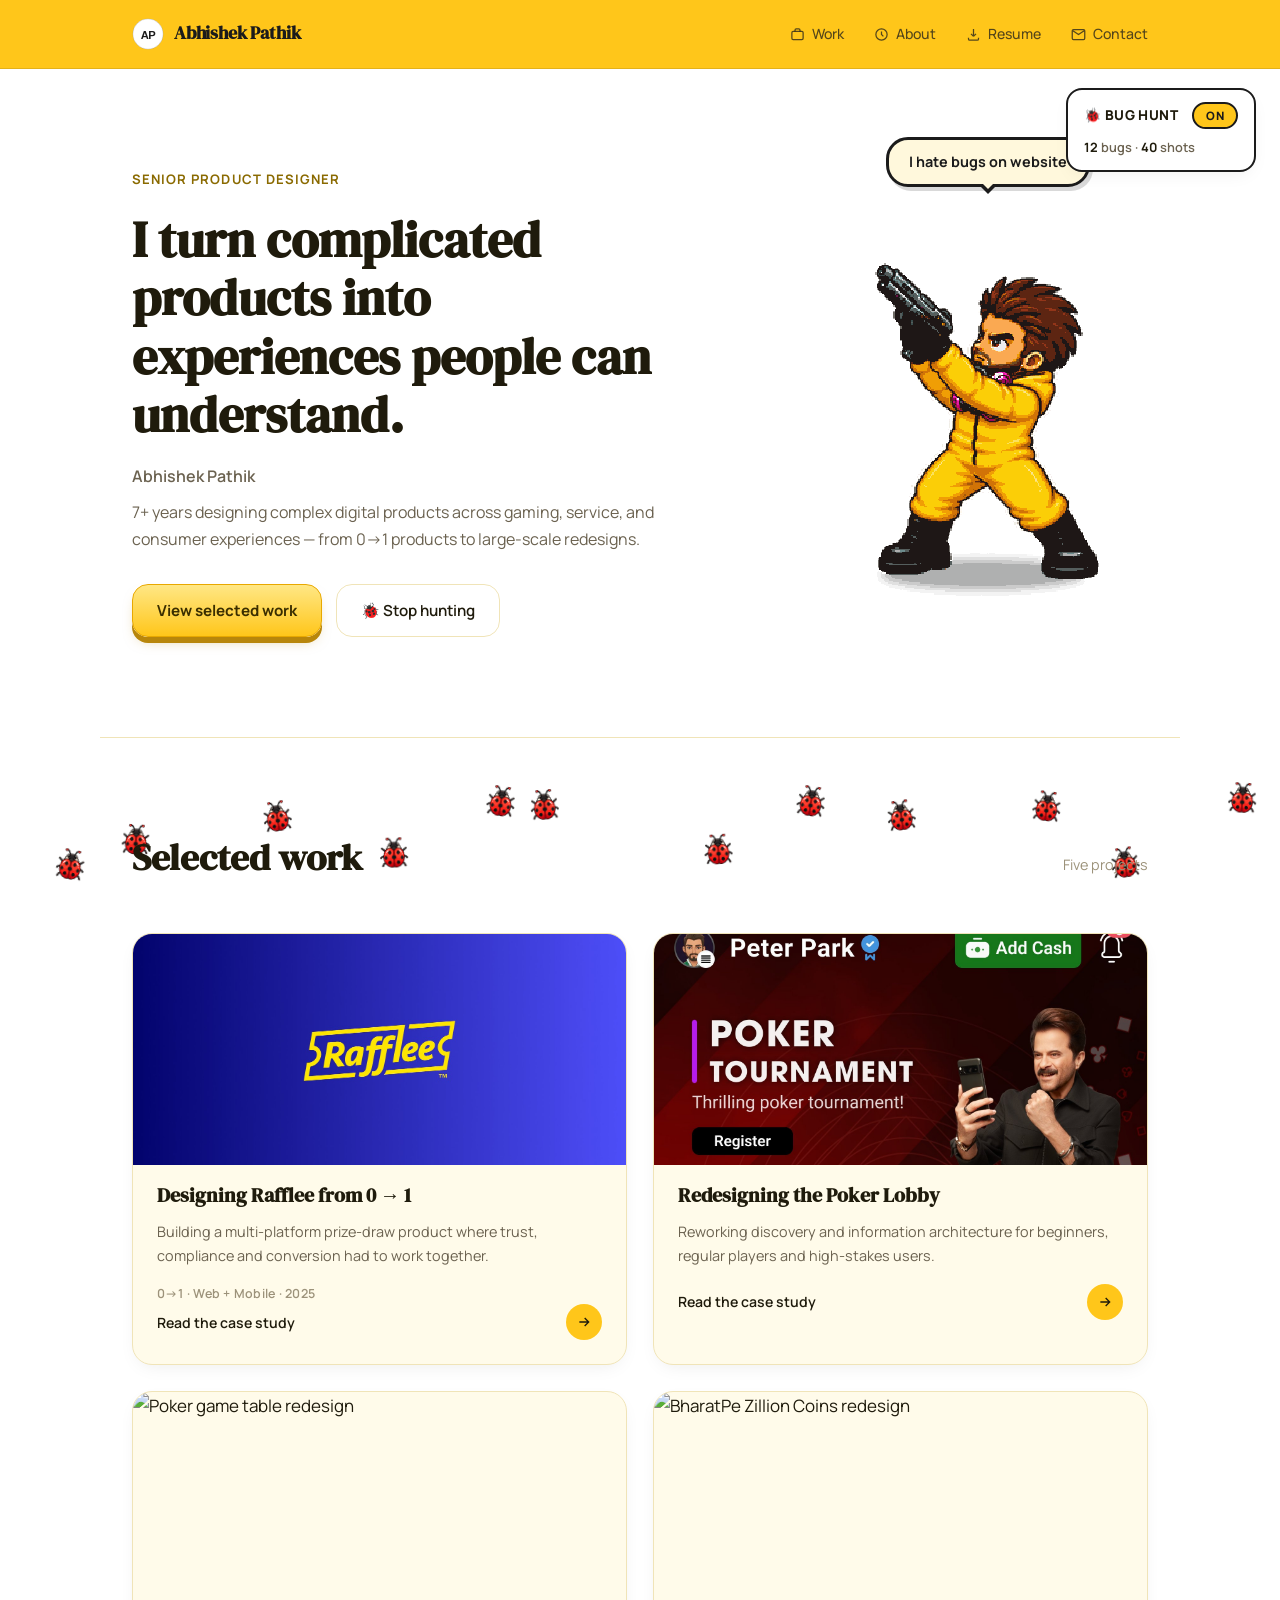
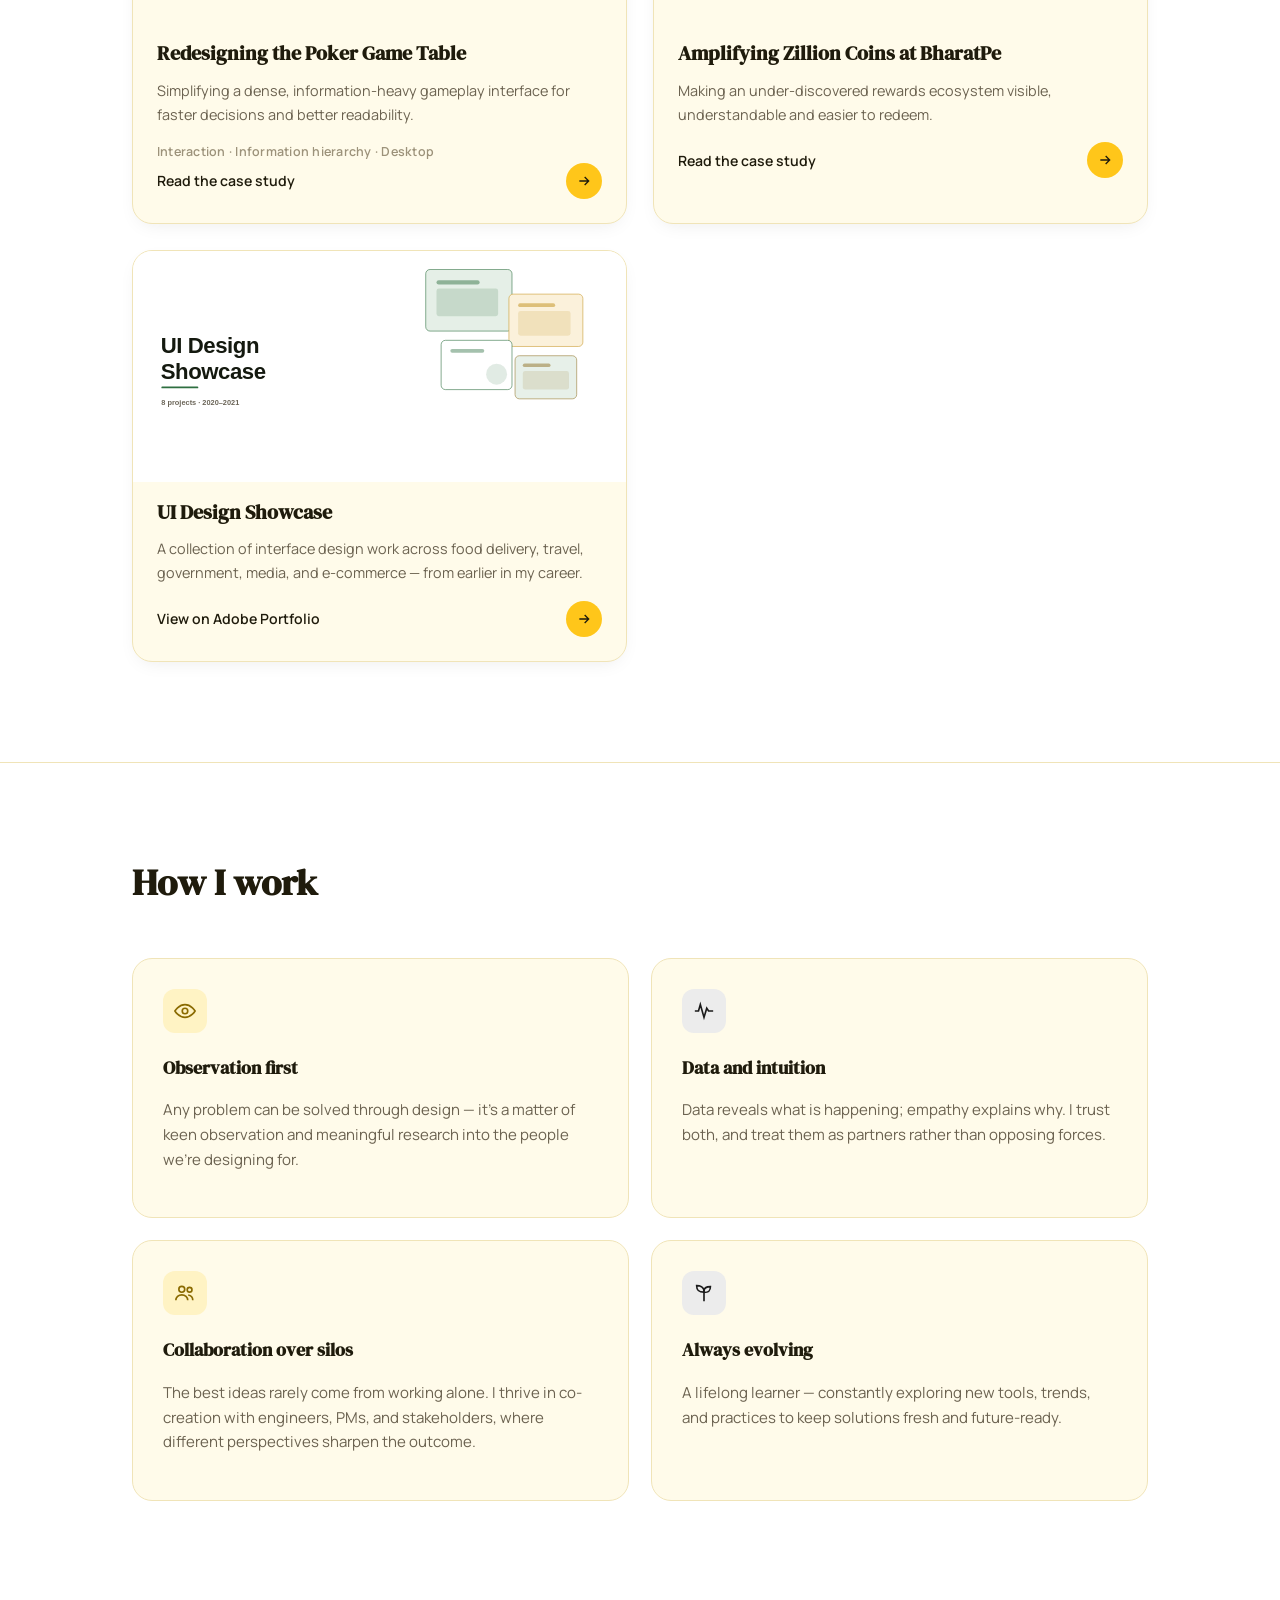
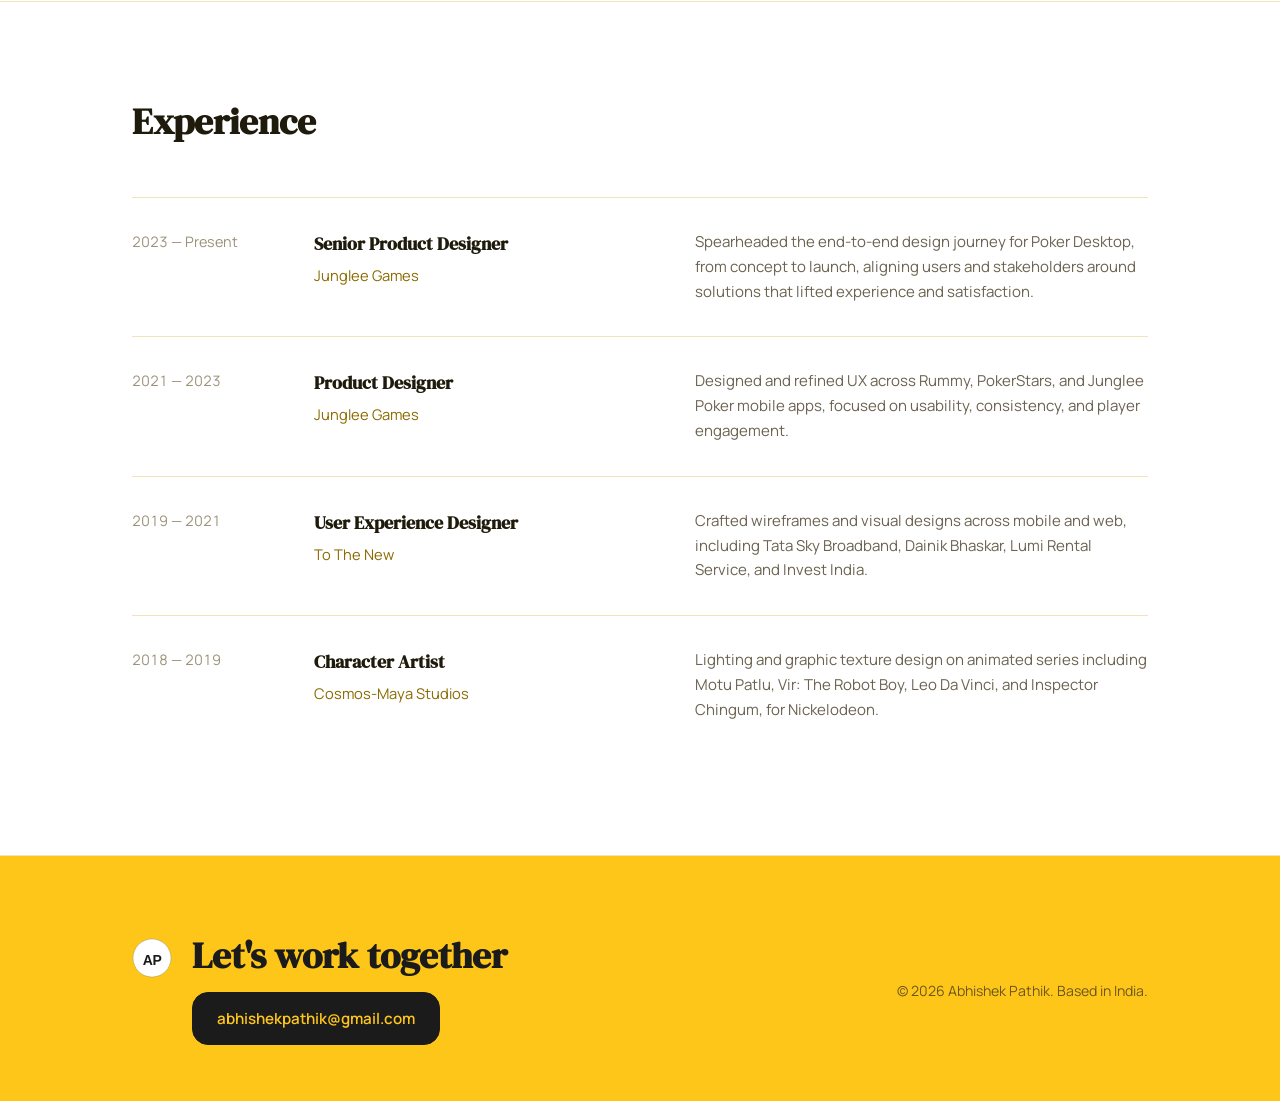
==== commit d1937f5b: "Add files via upload" ====
--- a/index.html
+++ b/index.html
@@ -7,7 +7,7 @@
 <meta name="description" content="Abhishek Pathik, senior product designer based in India.">
 <link rel="preconnect" href="https://fonts.googleapis.com">
 <link href="https://fonts.googleapis.com/css2?family=DM+Serif+Display&family=Manrope:wght@400;500;600;700;800&display=swap" rel="stylesheet">
-<link rel="stylesheet" href="style.css?v=9">
+<link rel="stylesheet" href="style.css?v=11">
 </head>
 <body>
 
@@ -248,6 +248,6 @@
   revealEls.forEach(el => observer.observe(el));
 </script>
 
-<script src="game.js?v=32"></script>
+<script src="game.js?v=35"></script>
 </body>
 </html>
--- a/style.css
+++ b/style.css
@@ -898,3 +898,56 @@
 .full-bleed-img img { width: 100%; display: block; max-height: 640px; object-fit: cover; }
 
 .cs-section.tinted { background: var(--surface); padding-top: 64px; padding-bottom: 64px; border-radius: 0; }
+
+/* Out-of-ammo state: toggle panel swaps to Restart/Off, bugs get a taller "cool" sprite */
+.bug-toggle-ammo-out { display: none; }
+.bug-toggle.is-ammo-out .bug-toggle-top,
+.bug-toggle.is-ammo-out .bug-toggle-stats { display: none; }
+.bug-toggle.is-ammo-out .bug-toggle-ammo-out {
+  display: block;
+  text-align: center;
+}
+.bug-toggle-ammo-out span {
+  display: block;
+  font-weight: 800;
+  font-size: 0.85rem;
+  color: var(--text);
+  margin-bottom: 10px;
+}
+.ammo-out-actions { display: flex; gap: 8px; }
+.ammo-restart-btn, .ammo-off-btn {
+  flex: 1;
+  font-family: var(--font-body);
+  font-size: 0.72rem;
+  font-weight: 800;
+  padding: 8px 6px;
+  border-radius: 999px;
+  border: 2px solid #1B1B1B;
+  cursor: pointer;
+  transition: transform .1s ease;
+}
+.ammo-restart-btn { background: var(--accent); color: #1B1B1B; }
+.ammo-off-btn { background: #FFFFFF; color: var(--text); }
+.ammo-restart-btn:active, .ammo-off-btn:active { transform: scale(0.94); }
+
+.bug-taunt-bubble {
+  position: absolute;
+  bottom: 100%;
+  left: 50%;
+  transform: translateX(-50%) translateY(6px);
+  margin-bottom: 6px;
+  background: #FFF8DC;
+  border: 2px solid #1B1B1B;
+  border-radius: 12px;
+  padding: 3px 9px;
+  font-family: var(--font-body);
+  font-weight: 700;
+  font-size: 0.7rem;
+  color: #1B1B1B;
+  white-space: nowrap;
+  opacity: 0;
+  pointer-events: none;
+  transition: opacity .2s ease, transform .2s ease;
+  z-index: 30;
+}
+.bug-taunt-bubble.is-visible { opacity: 1; transform: translateX(-50%) translateY(0); }
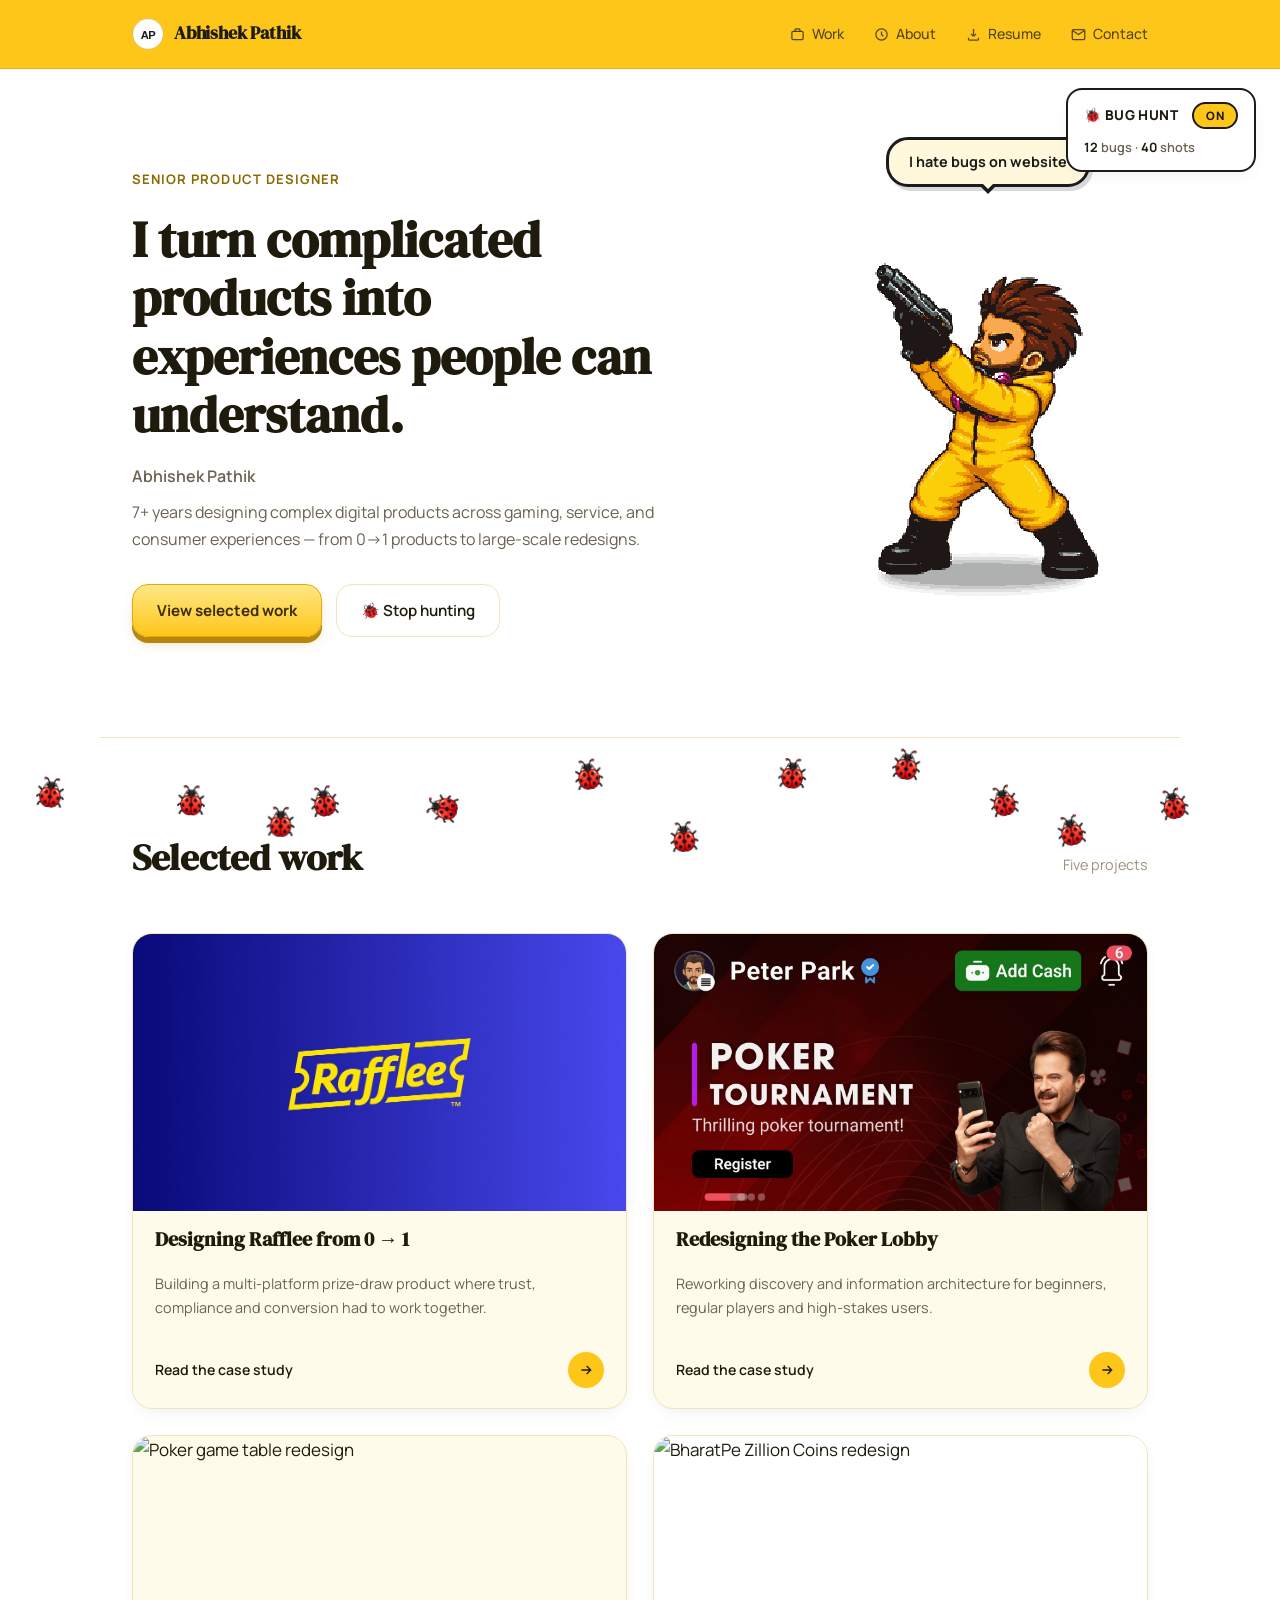
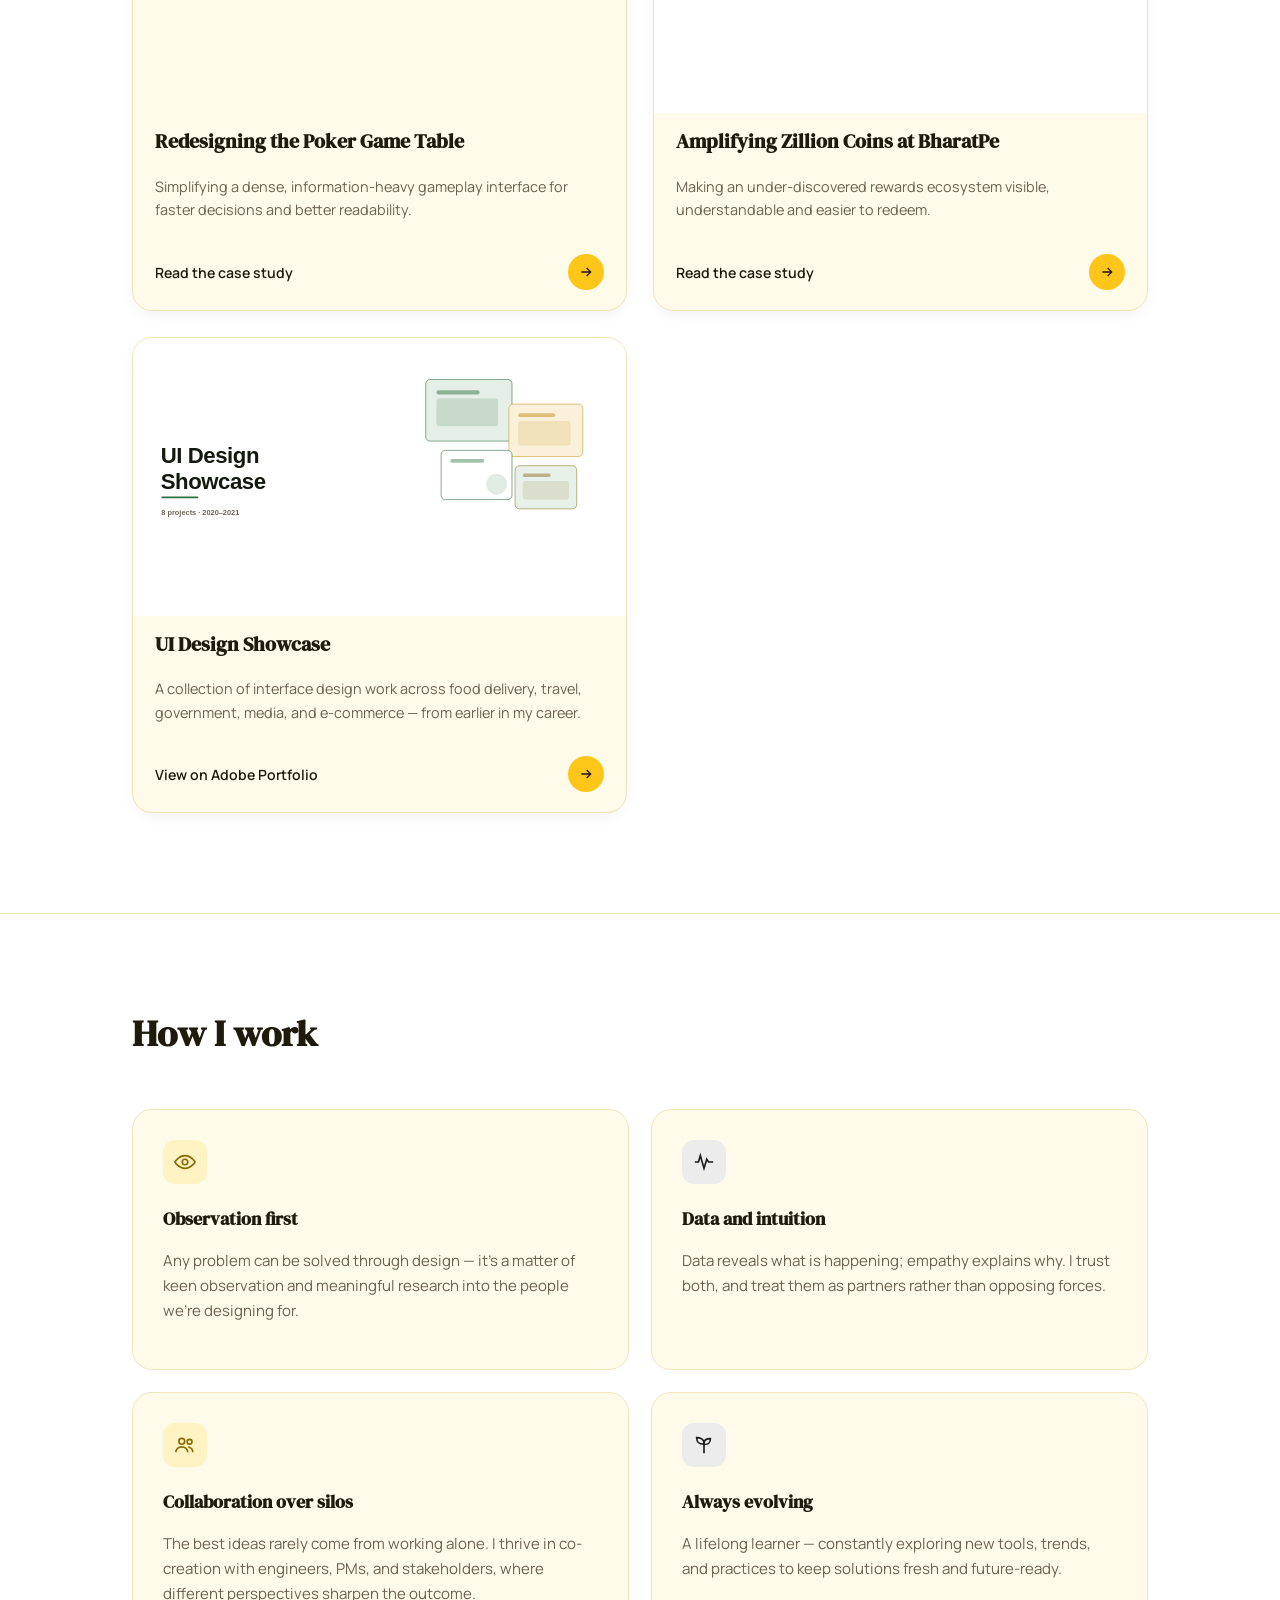
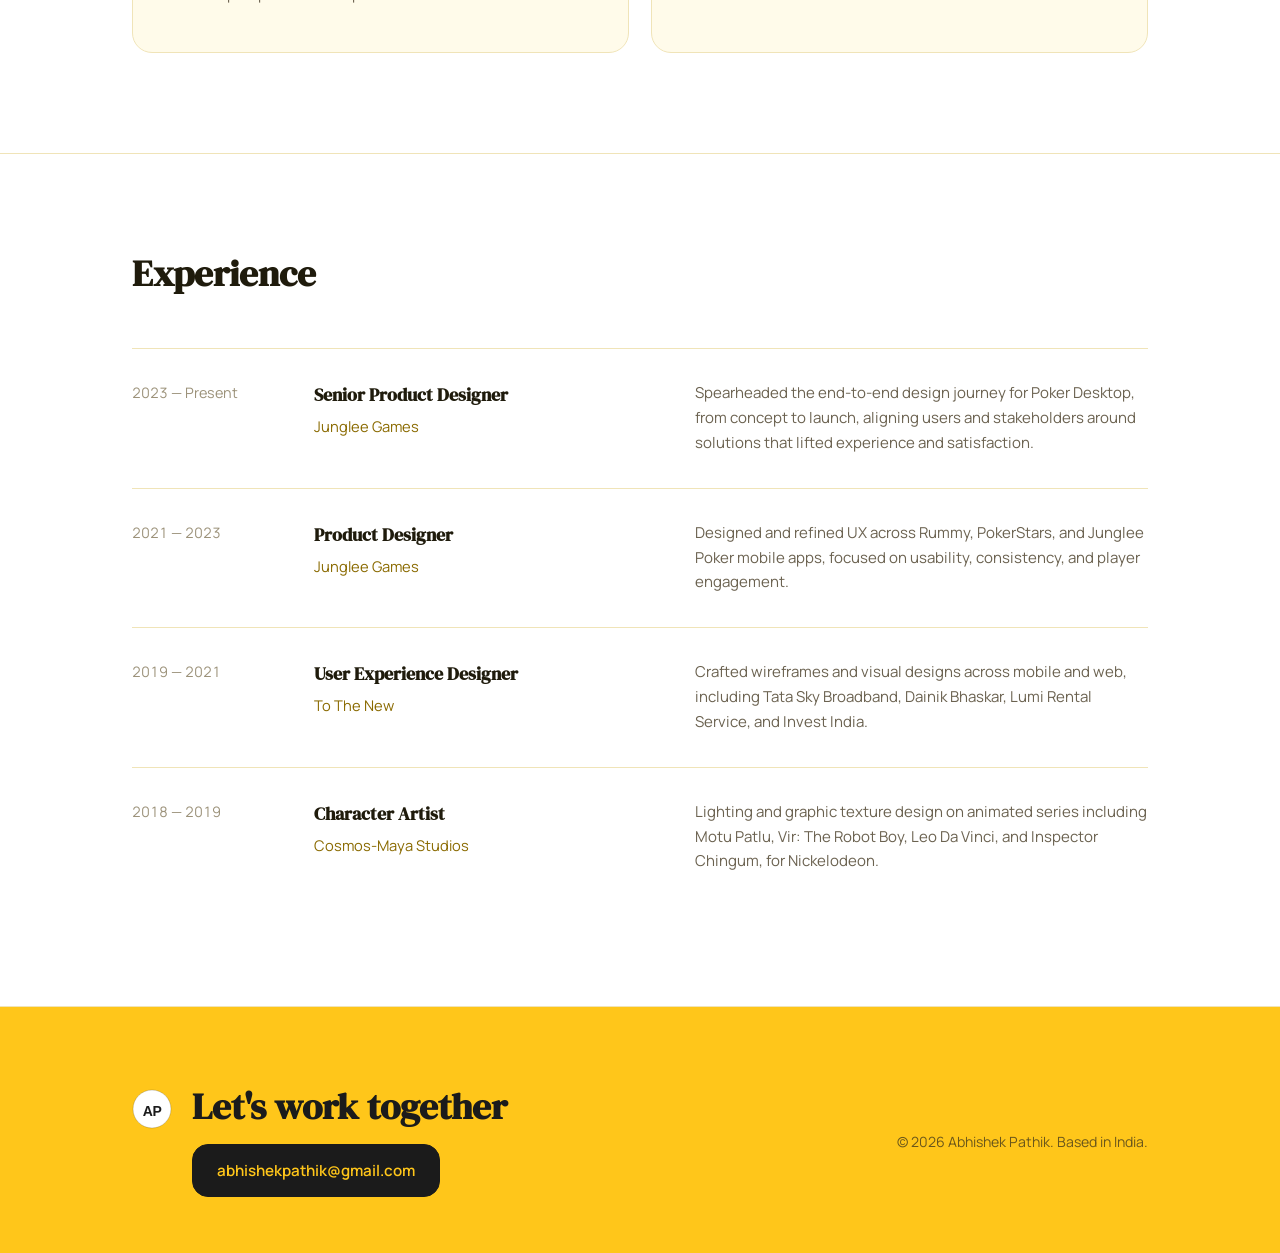
==== commit bd993573: "Add files via upload" ====
--- a/index.html
+++ b/index.html
@@ -7,7 +7,7 @@
 <meta name="description" content="Abhishek Pathik, senior product designer based in India.">
 <link rel="preconnect" href="https://fonts.googleapis.com">
 <link href="https://fonts.googleapis.com/css2?family=DM+Serif+Display&family=Manrope:wght@400;500;600;700;800&display=swap" rel="stylesheet">
-<link rel="stylesheet" href="style.css?v=11">
+<link rel="stylesheet" href="style.css?v=13">
 </head>
 <body>
 
@@ -68,7 +68,6 @@
         <div class="content">
           <h3>Designing Rafflee from 0 → 1</h3>
           <p>Building a multi-platform prize-draw product where trust, compliance and conversion had to work together.</p>
-          <div class="card-meta">0→1 · Web + Mobile · 2025</div>
           <div class="go-row">
             <span class="go-label">Read the case study</span>
             <span class="arrow-btn"><svg width="16" height="16" viewBox="0 0 24 24" fill="none" stroke="currentColor" stroke-width="2"><path d="M5 12h14M13 6l6 6-6 6"/></svg></span>
@@ -97,7 +96,6 @@
         <div class="content">
           <h3>Redesigning the Poker Game Table</h3>
           <p>Simplifying a dense, information-heavy gameplay interface for faster decisions and better readability.</p>
-          <div class="card-meta">Interaction · Information hierarchy · Desktop</div>
           <div class="go-row">
             <span class="go-label">Read the case study</span>
             <span class="arrow-btn"><svg width="16" height="16" viewBox="0 0 24 24" fill="none" stroke="currentColor" stroke-width="2"><path d="M5 12h14M13 6l6 6-6 6"/></svg></span>
@@ -106,8 +104,8 @@
       </a>
 
       <a class="work-card reveal" href="bharatpe.html" style="text-decoration:none;">
-        <div class="thumb">
-          <img src="https://framerusercontent.com/images/2zjbqCJrtOZJ4QklvotohB1pljk.png?width=1500&height=1125" alt="BharatPe Zillion Coins redesign">
+        <div class="thumb" style="background:#FFFFFF;">
+          <img src="https://framerusercontent.com/images/2zjbqCJrtOZJ4QklvotohB1pljk.png?width=1500&height=1125" alt="BharatPe Zillion Coins redesign" style="object-fit:contain;">
         </div>
         <div class="content">
           <h3>Amplifying Zillion Coins at BharatPe</h3>
@@ -120,8 +118,8 @@
       </a>
 
       <a class="work-card reveal" href="https://abhishekpathik.myportfolio.com/" target="_blank" rel="noopener" style="text-decoration:none;">
-        <div class="thumb">
-          <img src="assets/showcase-thumb.svg" alt="UI Design Showcase">
+        <div class="thumb" style="background:#FFFFFF;">
+          <img src="assets/showcase-thumb.svg" alt="UI Design Showcase" style="object-fit:contain;">
         </div>
         <div class="content">
           <h3>UI Design Showcase</h3>
@@ -248,6 +246,6 @@
   revealEls.forEach(el => observer.observe(el));
 </script>
 
-<script src="game.js?v=35"></script>
+<script src="game.js?v=36"></script>
 </body>
 </html>
--- a/style.css
+++ b/style.css
@@ -503,7 +503,8 @@
   gap: 26px;
 }
 .work-card {
-  display: block;
+  display: flex;
+  flex-direction: column;
   color: var(--text);
   background: var(--surface);
   border: 1px solid var(--border);
@@ -513,10 +514,10 @@
   transition: transform .3s cubic-bezier(.22,.68,0,1.01), box-shadow .3s ease;
 }
 .work-card:hover { transform: translateY(-6px); box-shadow: var(--shadow-hover); }
-.work-card .thumb { aspect-ratio: 16/7.5; overflow: hidden; }
+.work-card .thumb { aspect-ratio: 16/9; overflow: hidden; flex-shrink: 0; }
 .work-card .thumb img { width: 100%; height: 100%; object-fit: cover; transition: transform .5s cubic-bezier(.22,.68,0,1.01); }
 .work-card:hover .thumb img { transform: scale(1.05); }
-.work-card .content { padding: 20px 24px 24px; }
+.work-card .content { padding: 18px 22px 20px; display: flex; flex-direction: column; flex: 1; }
 .work-card .tag-pill {
   display: inline-block;
   padding: 5px 13px;
@@ -536,7 +537,7 @@
   margin-top: 10px;
 }
 .work-card p { font-size: 0.9rem; margin-bottom: 16px; }
-.work-card .go-row { display: flex; align-items: center; justify-content: space-between; }
+.work-card .go-row { display: flex; align-items: center; justify-content: space-between; margin-top: auto; padding-top: 16px; }
 .work-card .go-row .go-label { font-size: 0.88rem; font-weight: 600; color: var(--text); }
 .arrow-btn {
   width: 36px; height: 36px;
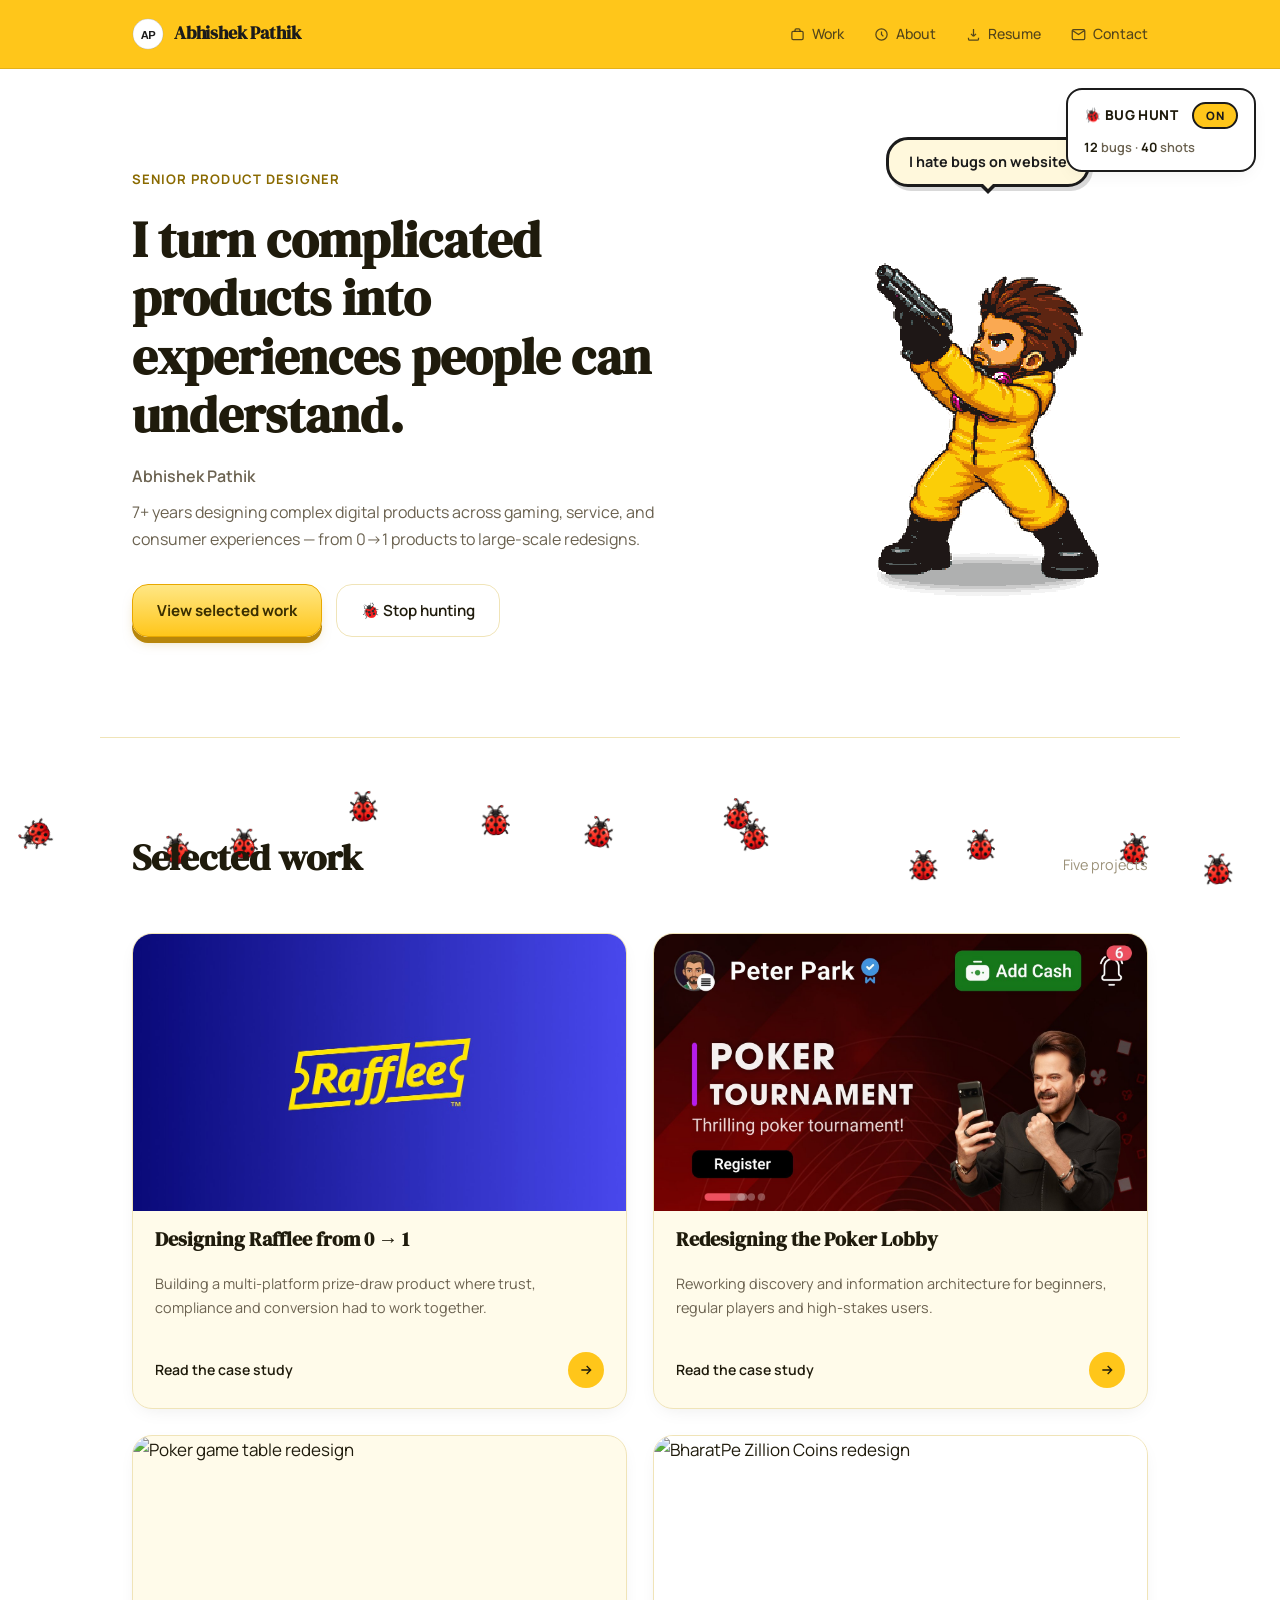
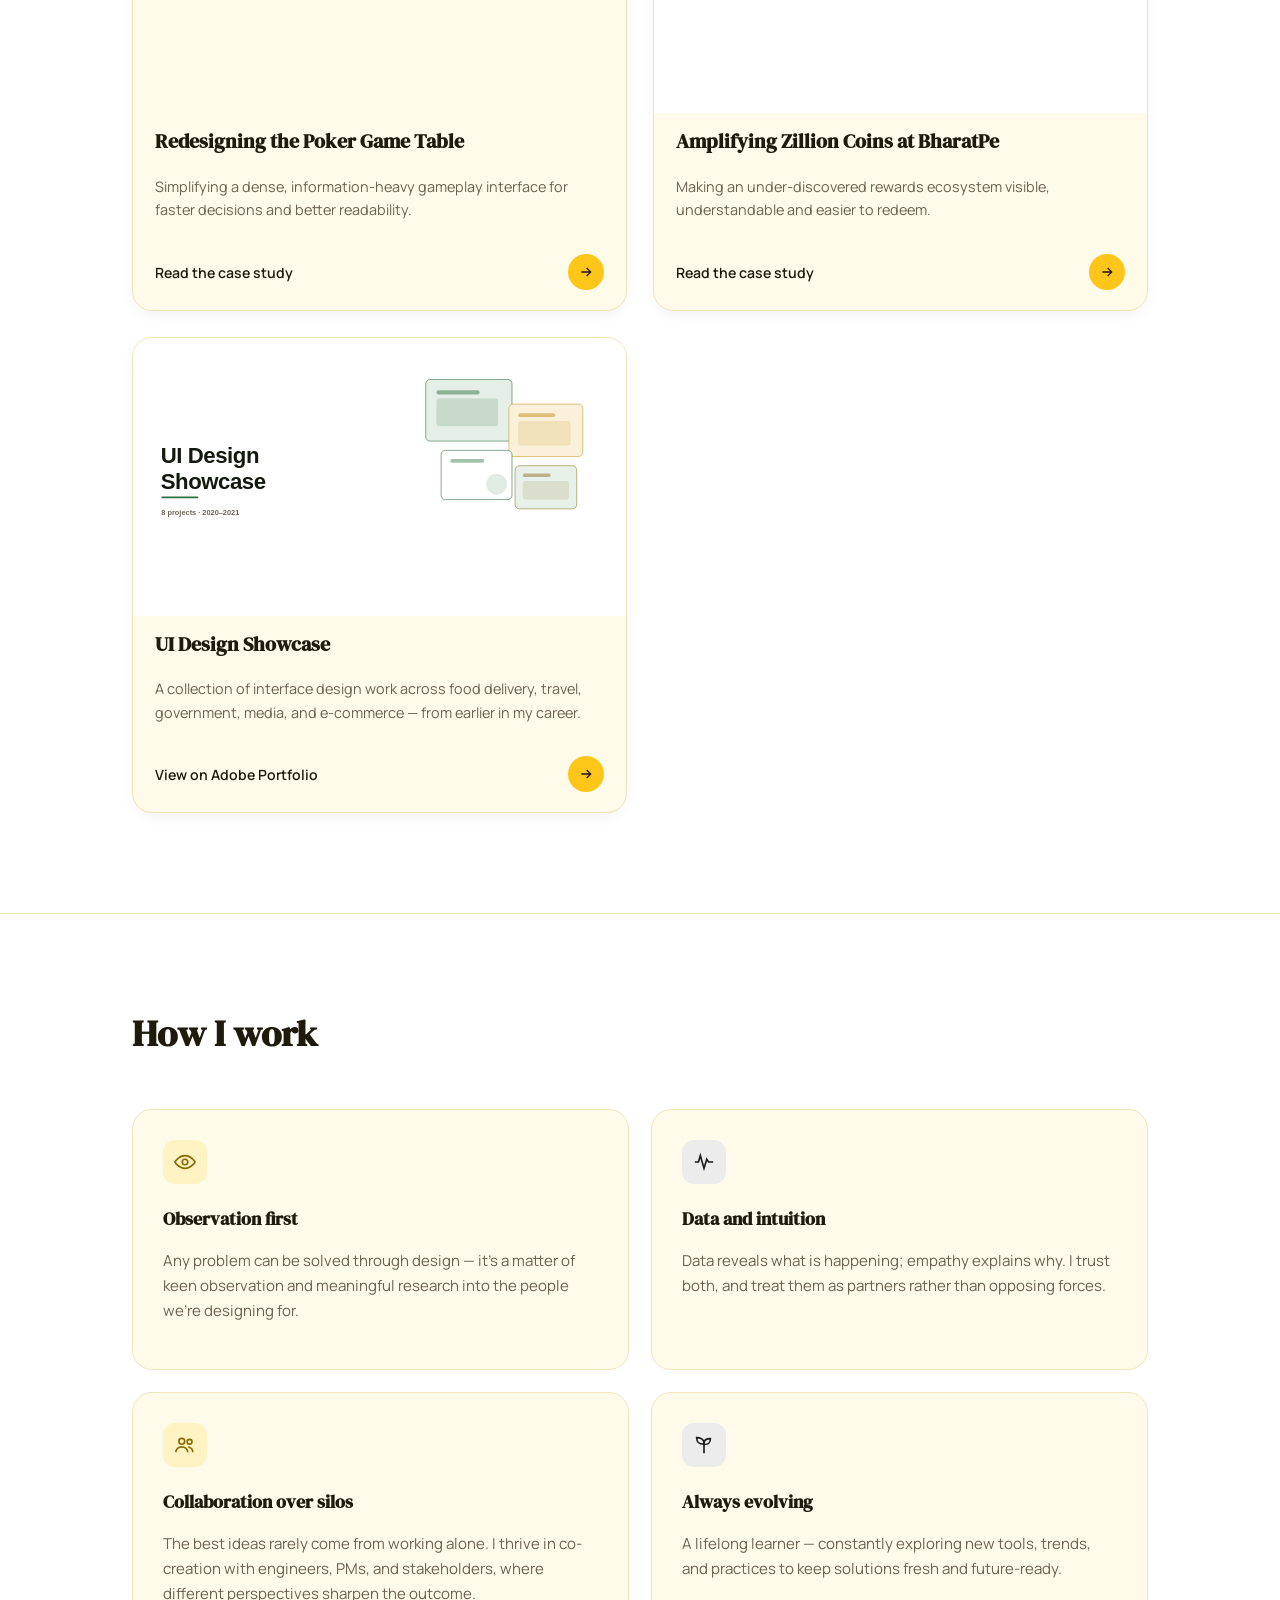
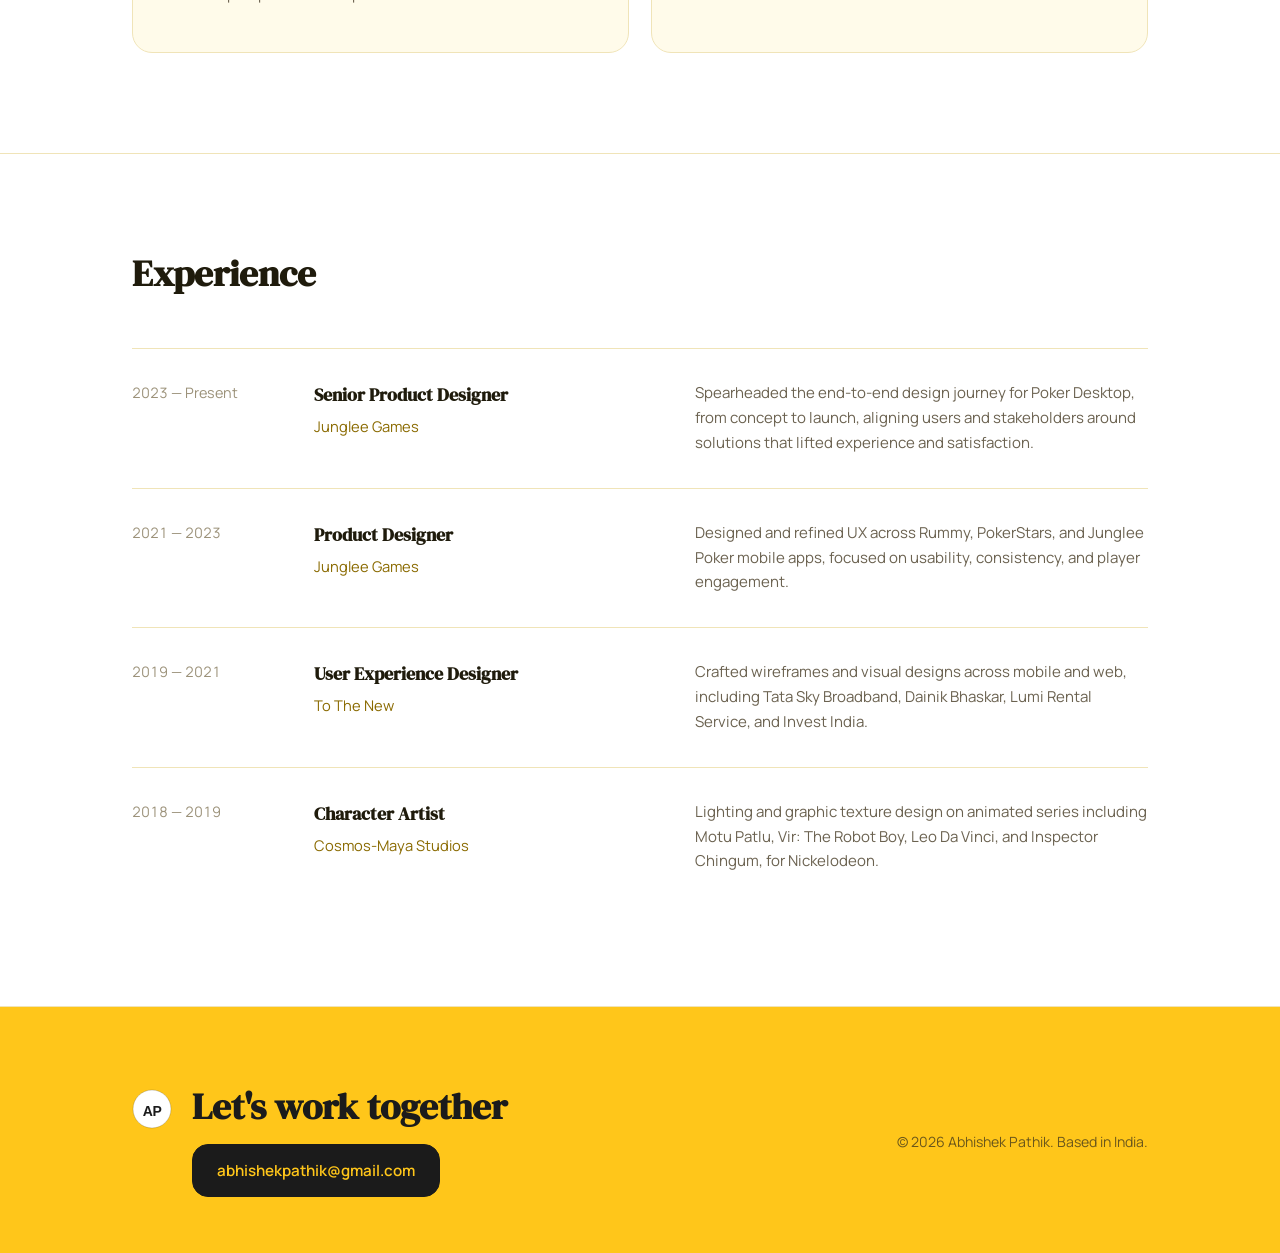
==== commit e7703d00: "Add files via upload" ====
--- a/index.html
+++ b/index.html
@@ -246,6 +246,6 @@
   revealEls.forEach(el => observer.observe(el));
 </script>
 
-<script src="game.js?v=36"></script>
+<script src="game.js?v=37"></script>
 </body>
 </html>
